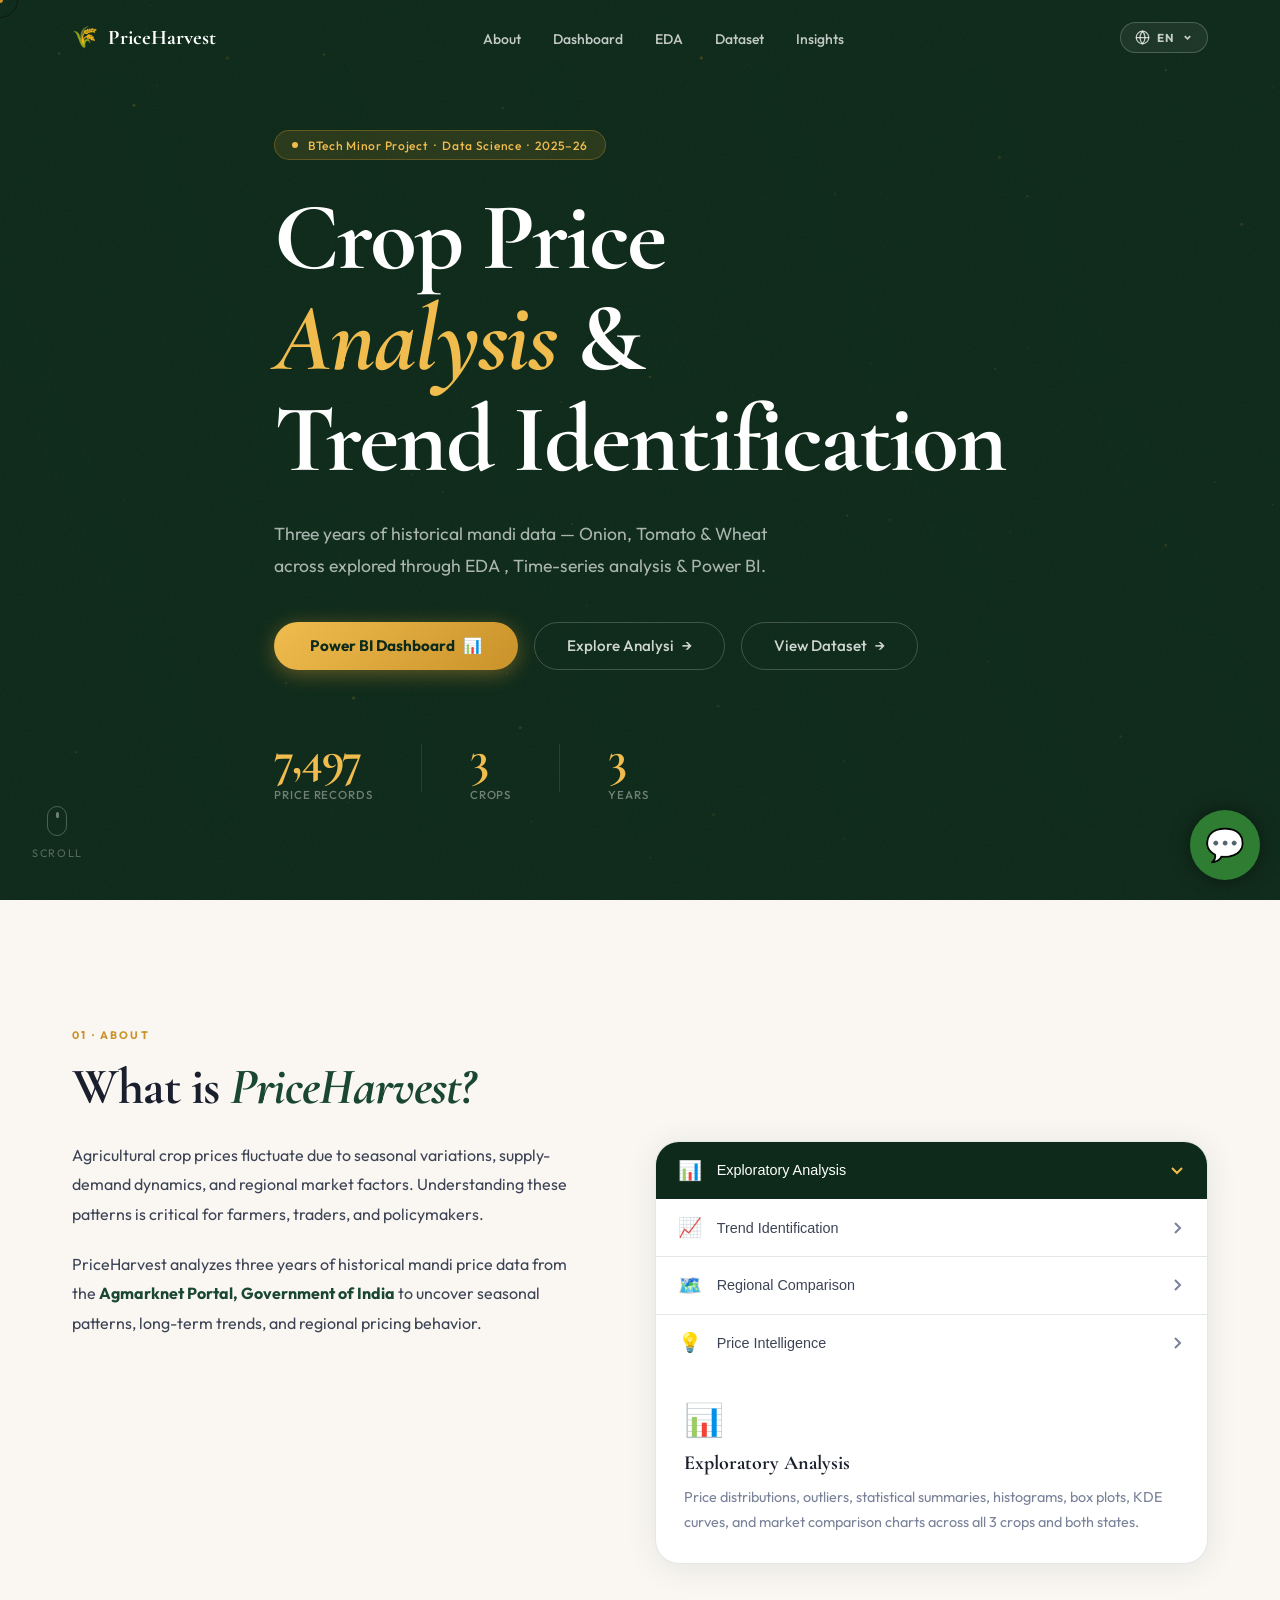
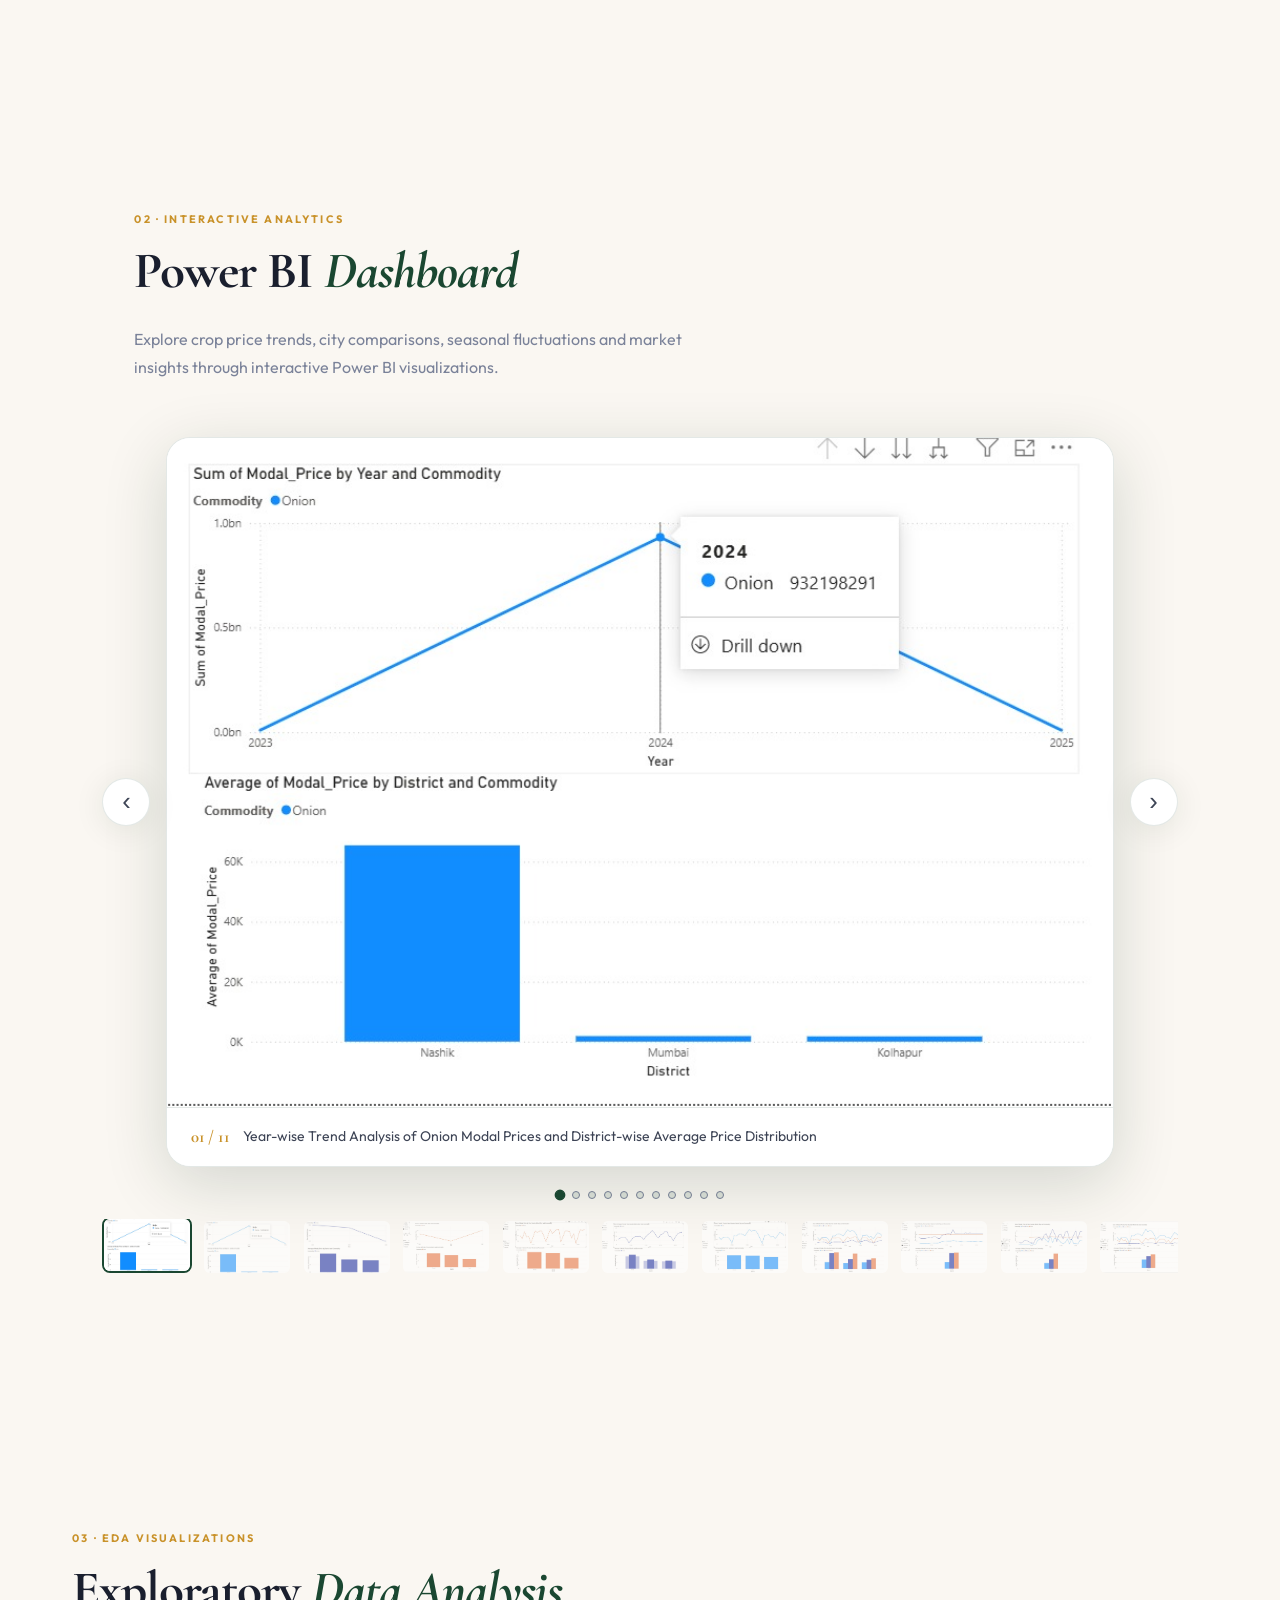
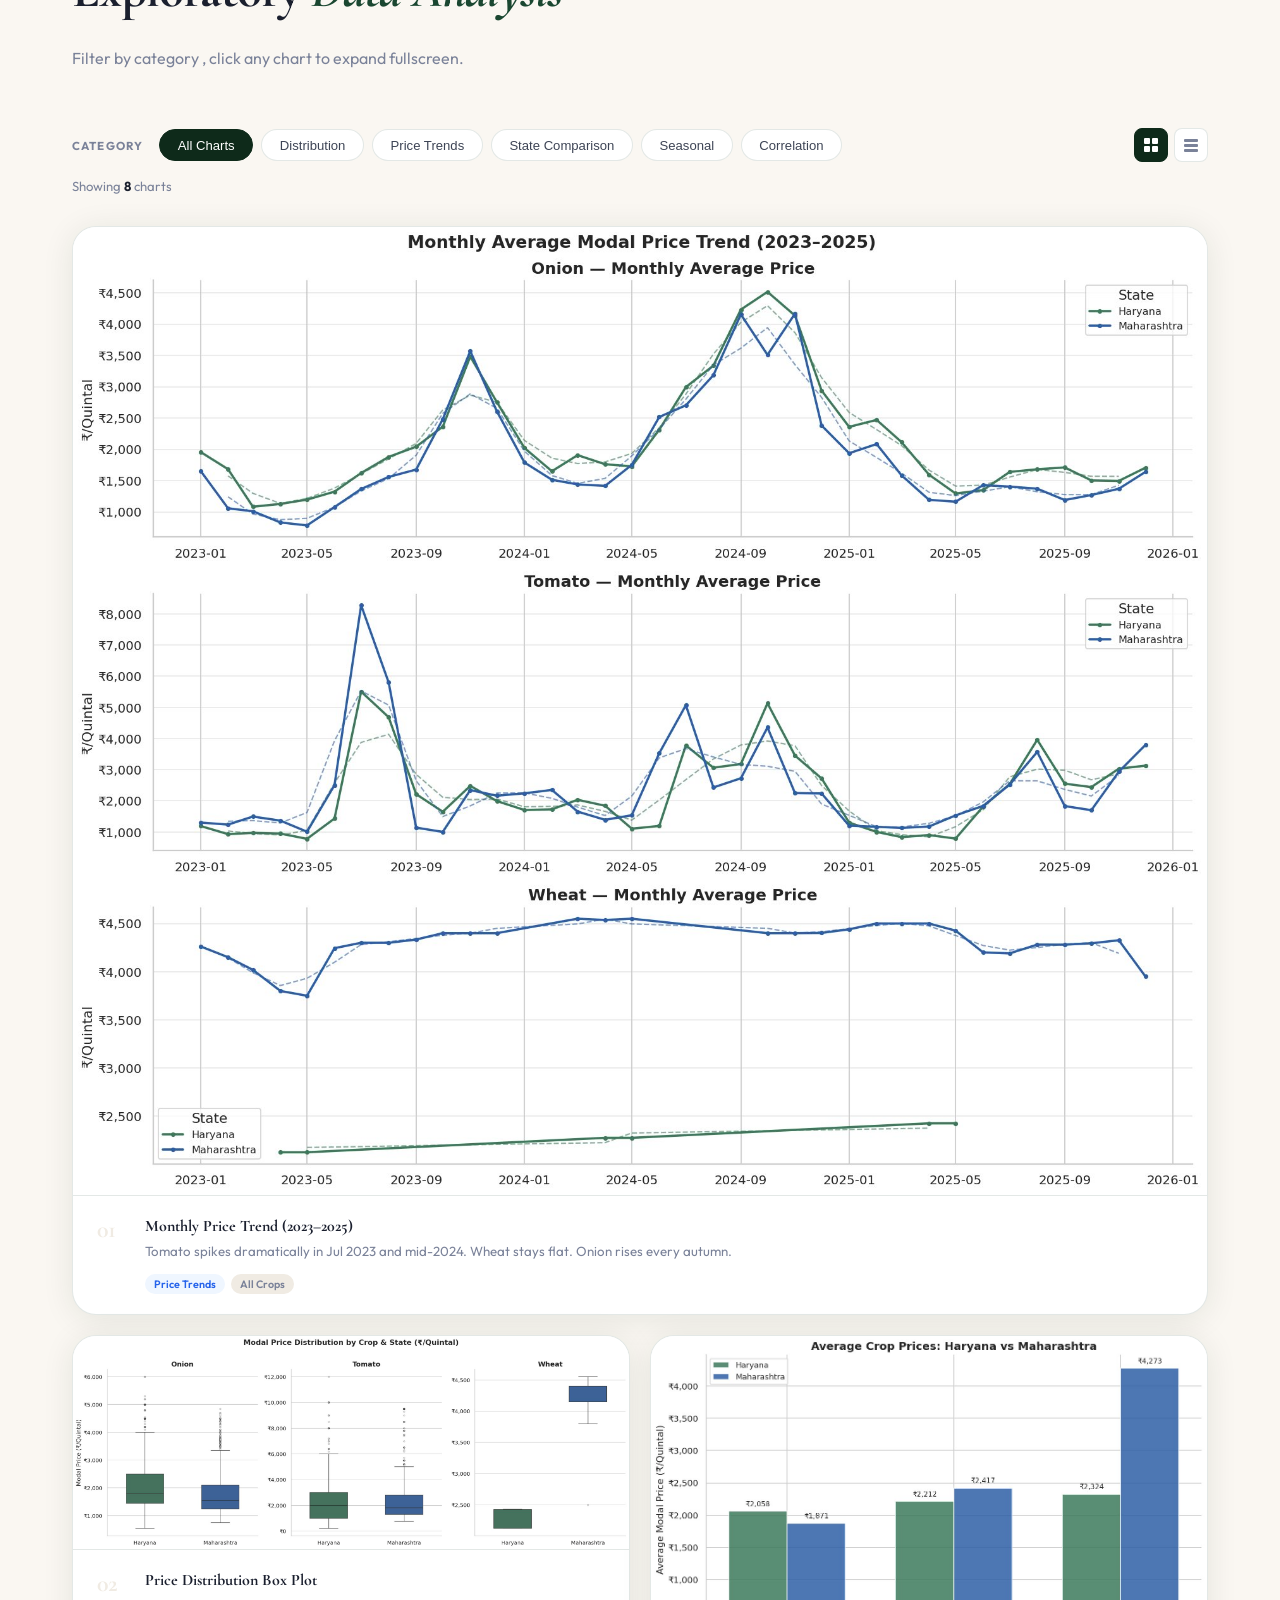
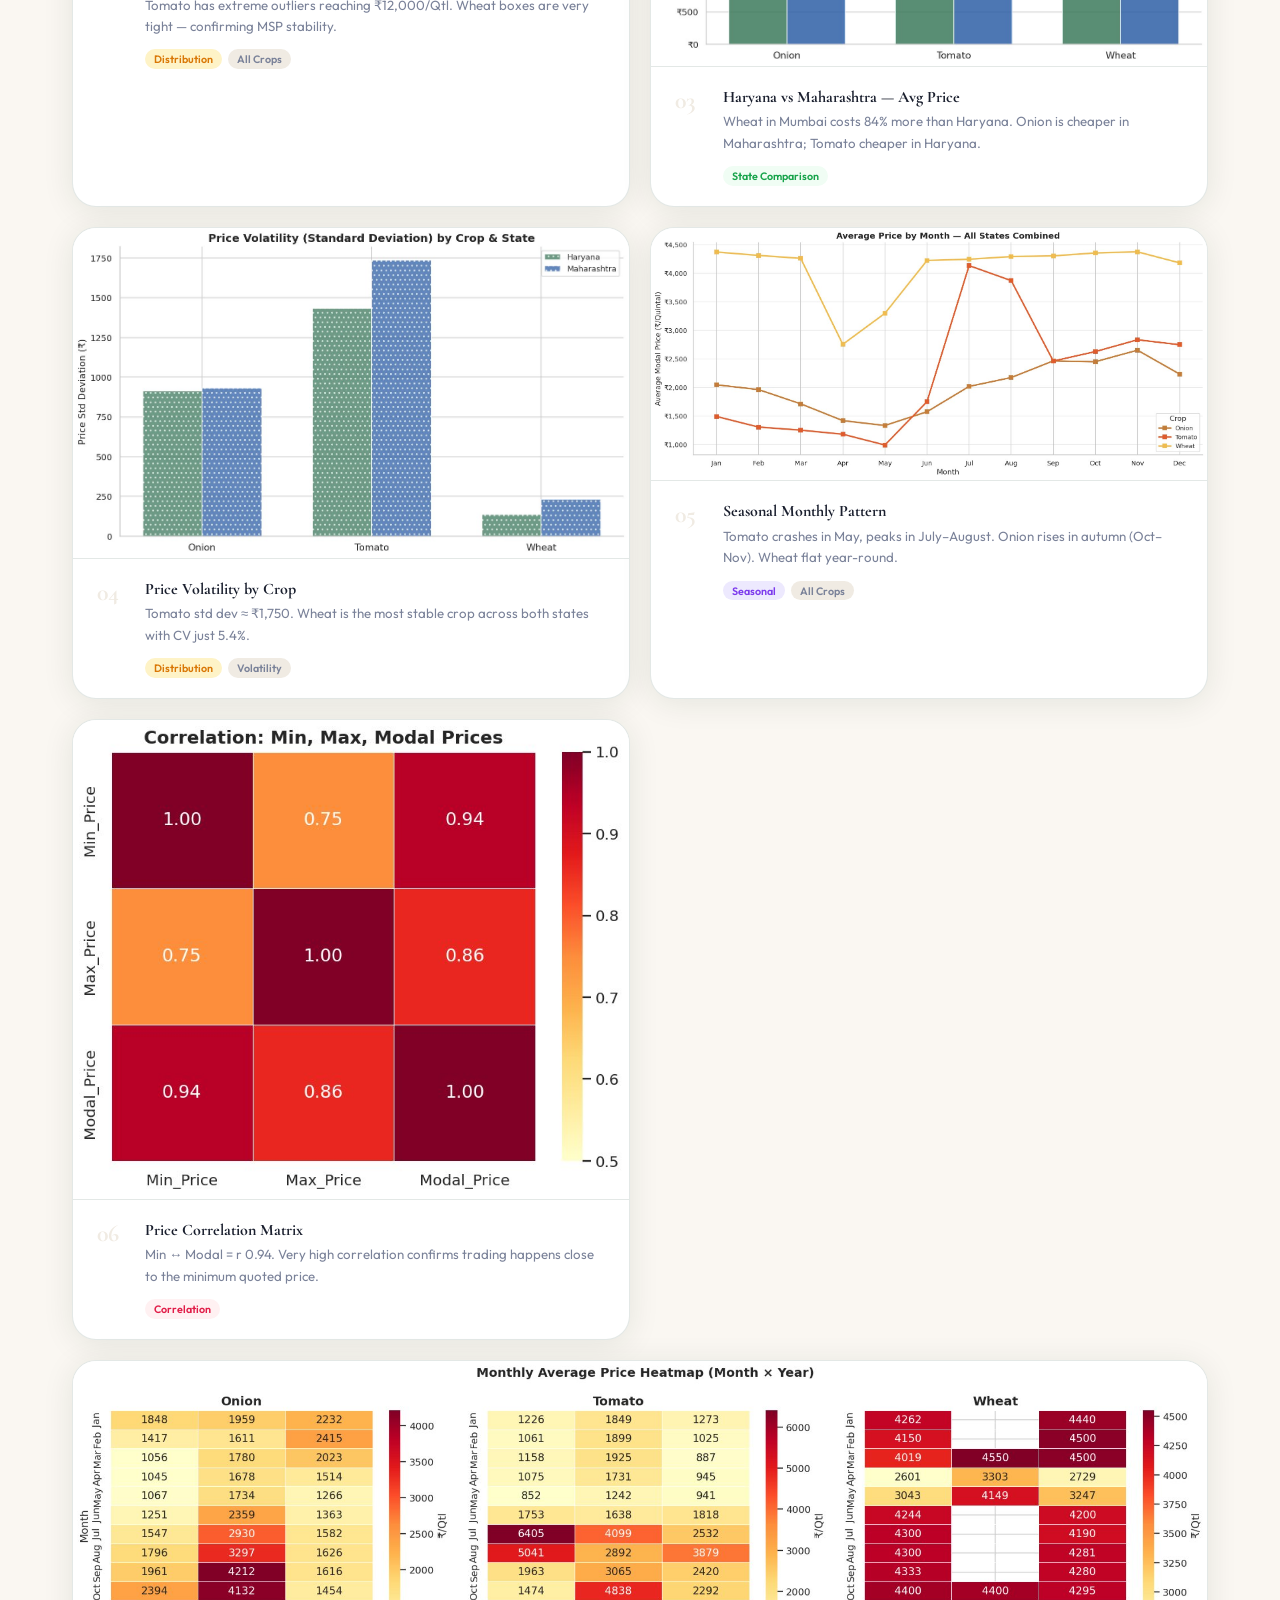
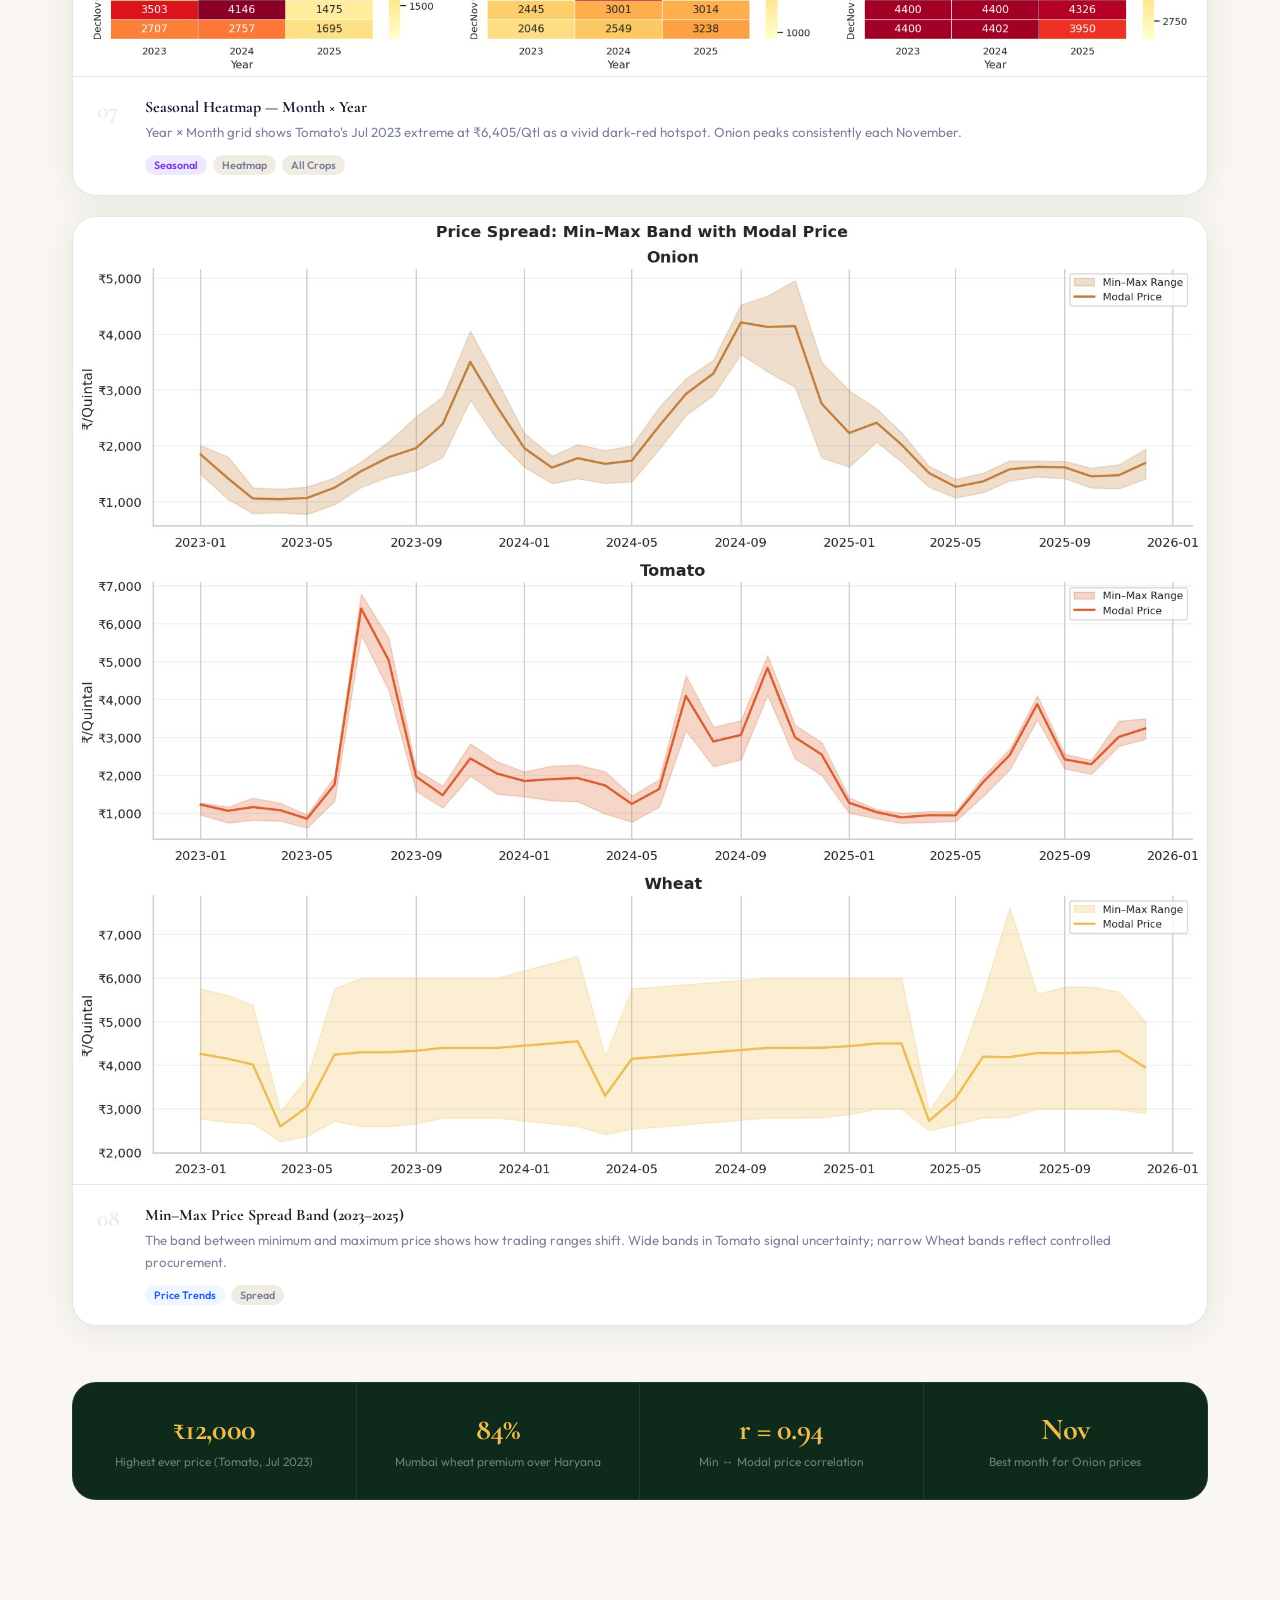
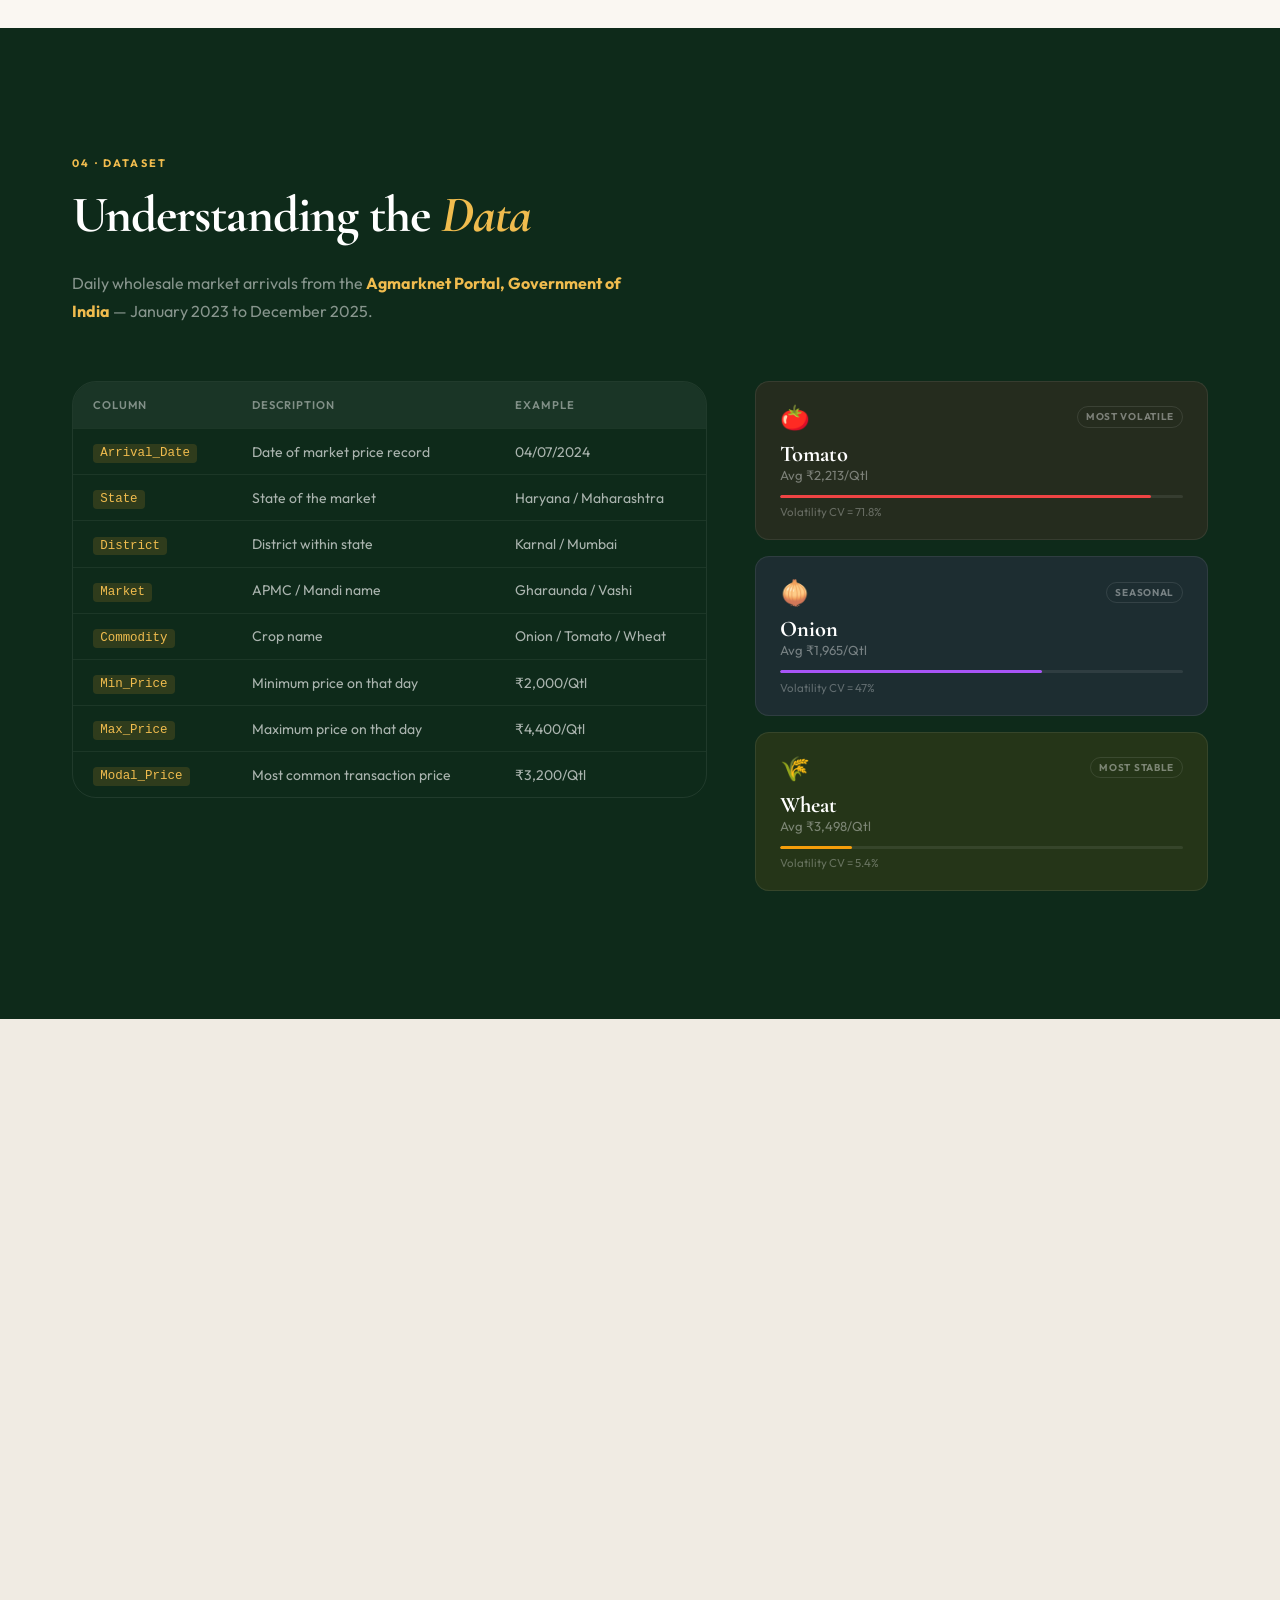
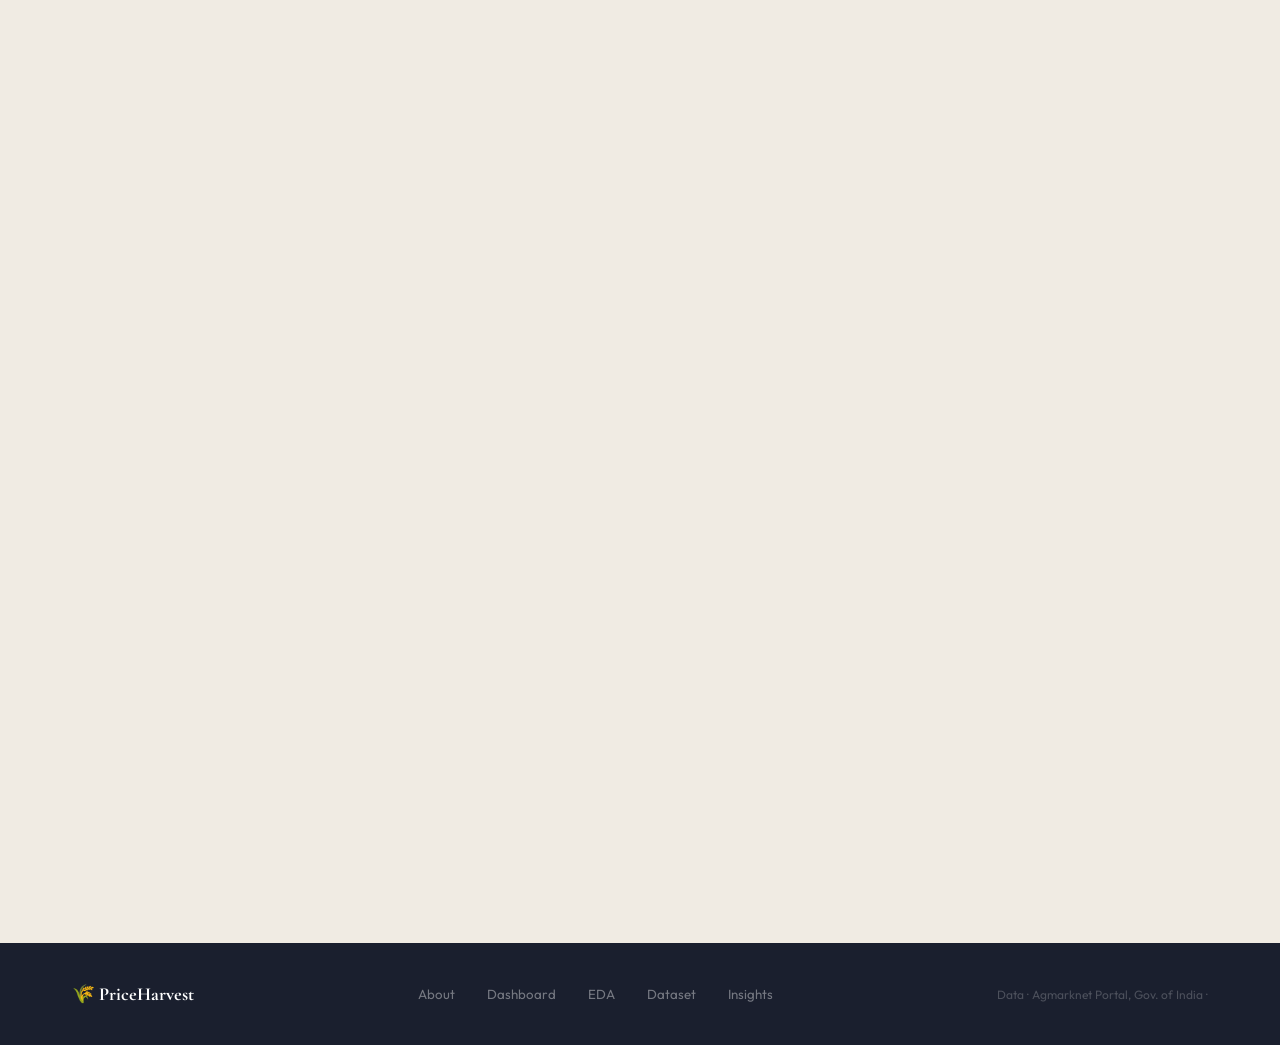
==== index.html @ f676332d "Move website files to root for GitHub Pages" ====
<!DOCTYPE html>
<html lang="en">

<head>
    <meta charset="UTF-8" />
    <meta name="viewport" content="width=device-width, initial-scale=1.0" />
    <title>PriceHarvest — Crop Price Intelligence</title>
    <link rel="preconnect" href="https://fonts.googleapis.com" />
    <link href="https://fonts.googleapis.com/css2?family=Cormorant+Garamond:ital,wght@0,600;0,700;1,600;1,700&family=Outfit:wght@300;400;500;600;700&display=swap" rel="stylesheet" />
    <link rel="stylesheet" href="style.css" />
</head>
<style>
#ph-chat-btn{
position:fixed;
bottom:20px;
right:20px;
width:70px;
height:70px;
border-radius:50%;
background:#2e7d32;
color:white;
border:none;
font-size:32px;
cursor:pointer;
z-index:999999999;
display:flex;
align-items:center;
justify-content:center;
box-shadow:0 0 20px rgba(0,0,0,0.4);
}

#ph-chat-container{
position:fixed;
bottom:100px;
right:20px;
width:360px;
height:520px;
background:white;
border-radius:15px;
overflow:hidden;
display:none;
flex-direction:column;
z-index:999999999;
font-family:Arial;
box-shadow:0 5px 20px rgba(0,0,0,0.4);
}

#ph-chat-header{
background:#2e7d32;
color:white;
padding:15px;
font-size:20px;
font-weight:bold;
}

#ph-chat-messages{
flex:1;
padding:10px;
overflow-y:auto;
background:#f5f5f5;
}

.ph-msg{
margin:10px 0;
padding:10px;
border-radius:10px;
max-width:80%;
line-height:1.5;
}

.user-msg{
background:#c8e6c9;
margin-left:auto;
}

.bot-msg{
background:white;
border:1px solid #ddd;
}

#ph-chat-input-area{
display:flex;
border-top:1px solid #ddd;
}

#ph-chat-input{
flex:1;
padding:12px;
border:none;
outline:none;
font-size:16px;
background:white;
color:black;
caret-color:black;
}

#ph-chat-input::placeholder{
color:#777;
}

#ph-send-btn{
background:#2e7d32;
color:white;
border:none;
padding:0 20px;
cursor:pointer;
}

.quick-btn{
border:none;
background:#e8f5e9;
padding:8px 12px;
border-radius:20px;
cursor:pointer;
font-size:13px;
}
</style>

<button id="ph-chat-btn">
💬
</button>

<div id="ph-chat-container">

<div id="ph-chat-header">
🌾 PriceHarvest AI
</div>

<div id="ph-chat-messages">

<div class="ph-msg bot-msg" id="ph-initial-msg">
Hello! I’m PriceHarvest AI 🌾
</div>

</div>

<div id="ph-chat-input-area">

<input
type="text"
id="ph-chat-input"
placeholder="Ask something..."
>

<button id="ph-send-btn">
Send
</button>

</div>

</div>

<script>

const chatBtn =
document.getElementById("ph-chat-btn");

const chatContainer =
document.getElementById("ph-chat-container");

const sendBtn =
document.getElementById("ph-send-btn");

const input =
document.getElementById("ph-chat-input");

const messages =
document.getElementById("ph-chat-messages");

chatBtn.addEventListener(
"click",
function(){

if(
chatContainer.style.display==="flex"
){

chatContainer.style.display="none";

}
else{

chatContainer.style.display="flex";

setTimeout(() => {

input.focus();

},200);

}

}
);

document.addEventListener(
"click",
function(event){

const isClickInsideChat =
chatContainer.contains(event.target);

const isChatButton =
chatBtn.contains(event.target);

if(
!isClickInsideChat &&
!isChatButton
){

chatContainer.style.display="none";

}

}
);

function addMessage(text,type){

const msg =
document.createElement("div");

msg.classList.add("ph-msg");
msg.classList.add(type);

msg.innerHTML=text;

messages.appendChild(msg);

setTimeout(() => {

messages.scrollTop =
messages.scrollHeight;

},100);

}

async function askAI(message){

try{

const response = await fetch(
`https://generativelanguage.googleapis.com/v1beta/models/gemini-flash-latest:generateContent?key=AIzaSyAmfspr7UGkYLZ9flfNUJ-w8ngRfNubmds`,
{
method:"POST",

headers:{
"Content-Type":"application/json"
},

body:JSON.stringify({

contents:[
{
parts:[
{
text:`
You are PriceHarvest AI.

You are the AI assistant of the PriceHarvest agricultural analytics website.

Support:
- English
- Hindi
- Marathi

Help users understand:
- Onion trends
- Tomato trends
- Wheat trends
- graphs
- charts
- dashboard insights
- agriculture

Keep replies:
- short
- natural
- conversational
- easy to understand

Avoid:
- long paragraphs
- essay style replies
- numbered lists unless needed

Reply in same language as user.

User:
${message}
`
}
]
}
]

})

}
);

const data =
await response.json();

console.log(data);

if(data.candidates){

return data.candidates[0]
.content.parts[0].text;

}
else{

return "AI temporarily unavailable 😄";

}

}
catch(error){

console.log(error);

return "Connection issue 😭";

}

}

async function sendMessage(){

const text =
input.value.trim();

if(!text) return;

const lowerText =
text.toLowerCase();

addMessage(
text,
"user-msg"
);

input.value="";

if(
lowerText==="hi" ||
lowerText==="hello" ||
lowerText==="hey"
){

addMessage(
"Hey! 👋 What can I help you with?",
"bot-msg"
);

const quickOptions =
document.createElement("div");

quickOptions.innerHTML = `
<div style="padding:10px; display:flex; flex-wrap:wrap; gap:8px;">

<button class="quick-btn">
📈 Onion Trends
</button>

<button class="quick-btn">
🍅 Tomato Prices
</button>

<button class="quick-btn">
🌾 Wheat Analysis
</button>

<button class="quick-btn">
📊 Explain Dashboard
</button>

</div>
`;

messages.appendChild(
quickOptions
);

document.querySelectorAll(".quick-btn")
.forEach(button => {

button.onclick = function(){

input.value =
button.innerText;

input.focus();

};

});

return;

}

const reply =
await askAI(text);

addMessage(
reply,
"bot-msg"
);

}

sendBtn.onclick =
sendMessage;

input.addEventListener(
"keypress",
function(e){

if(e.key==="Enter"){

sendMessage();

}

}
);

</script>
<body>

    <div class="cursor" id="cursor"></div>
    <div class="cursor-dot" id="cursorDot"></div>

    <!-- LOADER -->
    <div class="loader" id="loader">
        <div class="loader-inner">
            <div class="loader-wheat">🌾</div>
            <div class="loader-bar">
                <div class="loader-fill" id="loaderFill"></div>
            </div>
            <div class="loader-label">Loading PriceHarvest</div>
        </div>
    </div>

   
<!-- NAV -->
<nav id="navbar">
    <div class="nav-inner">

        <a class="nav-logo" href="#">
            <span>🌾</span>
            <span>PriceHarvest</span>
        </a>

        <ul class="nav-links" id="navLinks">
            <li><a href="#about">About</a></li>
            <li><a href="#dashboard">Dashboard</a></li>
            <li><a href="#eda">EDA</a></li>
            <li><a href="#dataset">Dataset</a></li>
            <li><a href="#insights">Insights</a></li>
        </ul>

            <!-- Custom Language Switcher -->
            <div class="lang-switcher" id="langSwitcher">
                <button class="lang-btn" id="langBtn" aria-label="Change language">
                    <svg class="lang-globe" width="15" height="15" viewBox="0 0 24 24" fill="none" stroke="currentColor" stroke-width="2" stroke-linecap="round" stroke-linejoin="round"><circle cx="12" cy="12" r="10"/><path d="M12 2a14.5 14.5 0 0 0 0 20 14.5 14.5 0 0 0 0-20"/><path d="M2 12h20"/></svg>
                    <span class="lang-current" id="langCurrent">EN</span>
                    <svg class="lang-chevron" width="11" height="11" viewBox="0 0 16 16" fill="none" stroke="currentColor" stroke-width="2.5"><path d="M4 6l4 4 4-4"/></svg>
                </button>
                <div class="lang-dropdown" id="langDropdown">
                    <button class="lang-opt active" data-lang="en" data-label="EN">
                        <span class="lang-flag">🇬🇧</span>
                        <span class="lang-name">English</span>
                        <svg class="lang-check" width="13" height="13" viewBox="0 0 16 16" fill="none" stroke="currentColor" stroke-width="2.5"><path d="M3 8l4 4 6-7"/></svg>
                    </button>
                    <button class="lang-opt" data-lang="hi" data-label="HI">
                        <span class="lang-flag">🇮🇳</span>
                        <span class="lang-name">हिन्दी</span>
                        <svg class="lang-check" width="13" height="13" viewBox="0 0 16 16" fill="none" stroke="currentColor" stroke-width="2.5"><path d="M3 8l4 4 6-7"/></svg>
                    </button>
                    <button class="lang-opt" data-lang="mr" data-label="MR">
                        <span class="lang-flag">🇮🇳</span>
                        <span class="lang-name">मराठी</span>
                        <svg class="lang-check" width="13" height="13" viewBox="0 0 16 16" fill="none" stroke="currentColor" stroke-width="2.5"><path d="M3 8l4 4 6-7"/></svg>
                    </button>
                </div>
            </div>

            <!-- Hidden Google Translate container – no visual element appears -->
            <div id="google_translate_element" style="position: absolute; top: -9999px; left: -9999px; opacity: 0; pointer-events: none; width: 0; height: 0;"></div>
            <button class="hamburger" id="hamburger">
                <span></span><span></span><span></span>
            </button>
        </div>
    </nav>

    <!-- HERO -->
    <section class="hero" id="hero">
        <canvas class="hero-canvas" id="heroCanvas"></canvas>
        <div class="hero-noise"></div>
        <div class="hero-content">
            <div class="hero-badge slide-up" style="--i:0">
                <span class="badge-dot"></span> BTech Minor Project &nbsp;·&nbsp; Data Science &nbsp;·&nbsp; 2025–26
            </div>
            <h1 class="hero-title">
                <span class="tline slide-up" style="--i:1">Crop Price</span>
                <span class="tline tline-em slide-up" style="--i:2"><em>Analysis</em> &amp;</span>
                <span class="tline slide-up" style="--i:3">Trend Identification</span>
            </h1>
            <p class="hero-sub slide-up" style="--i:4">
                Three years of historical mandi data — Onion, Tomato & Wheat across explored through EDA , Time-series analysis & Power BI.
            </p>
            <div class="hero-actions slide-up" style="--i:5">
                <a href="#dashboard" class="btn-primary magnetic">
                    <span class="btn-bg"></span>
                    <span class="btn-text">Power BI Dashboard</span>
                    <span class="btn-icon">📊</span>
                </a>
                <a href="#eda" class="btn-ghost">
                    Explore Analysi
                    <span class="btn-arrow">→</span>
                </a>
                <a href="#dataset" class="btn-ghost">
                    View Dataset
                    <span class="btn-arrow">→</span>
                </a>

</div>
            <div class="hero-stats slide-up" style="--i:6">
                <div class="hstat"><span class="hstat-n" data-target="7497">0</span><span class="hstat-l">Price Records</span></div>
                <div class="hstat-div"></div>
                <div class="hstat"><span class="hstat-n" data-target="3">0</span><span class="hstat-l">Crops</span></div>
                <div class="hstat-div"></div>
                <div class="hstat"><span class="hstat-n" data-target="3">0</span><span class="hstat-l">Years</span></div>
            </div>
        </div>
        <div class="hero-scroll">
            <div class="scroll-mouse">
                <div class="scroll-wheel"></div>
            </div>
            <span>Scroll</span>
        </div>
    </section>

    <!-- ABOUT -->
    <section class="about" id="about">
        <div class="container">
            <div class="sec-tag reveal-fade">01 · About</div>
            <h2 class="sec-title reveal-up">What is <em>PriceHarvest?</em></h2>
            <div class="about-grid">
                <div class="about-copy">
                    <p class="reveal-up" style="--d:.1s">Agricultural crop prices fluctuate due to seasonal variations, supply-demand dynamics, and regional market factors. Understanding these patterns is critical for farmers, traders, and policymakers.</p>
                    <p class="reveal-up" style="--d:.2s">PriceHarvest analyzes three years of historical mandi price data from the <strong>Agmarknet Portal, Government of India</strong> to uncover seasonal patterns, long-term trends, and regional pricing behavior.</p>
                </div>
                <div class="feat-panel-wrap reveal-up" style="--d:.15s">
                    <div class="feat-buttons">
                        <button class="feat-btn active" data-target="eda">
                            <span class="feat-icon">📊</span><span class="feat-name">Exploratory Analysis</span>
                            <svg class="feat-chevron" width="16" height="16" viewBox="0 0 16 16" fill="none" stroke="currentColor" stroke-width="2"><path d="M6 3l5 5-5 5"/></svg>
                        </button>
                        <button class="feat-btn" data-target="trend">
                            <span class="feat-icon">📈</span><span class="feat-name">Trend Identification</span>
                            <svg class="feat-chevron" width="16" height="16" viewBox="0 0 16 16" fill="none" stroke="currentColor" stroke-width="2"><path d="M6 3l5 5-5 5"/></svg>
                        </button>
                        <button class="feat-btn" data-target="compare">
                            <span class="feat-icon">🗺️</span><span class="feat-name">Regional Comparison</span>
                            <svg class="feat-chevron" width="16" height="16" viewBox="0 0 16 16" fill="none" stroke="currentColor" stroke-width="2"><path d="M6 3l5 5-5 5"/></svg>
                        </button>
                        <button class="feat-btn" data-target="insights">
                            <span class="feat-icon">💡</span><span class="feat-name">Price Intelligence</span>
                            <svg class="feat-chevron" width="16" height="16" viewBox="0 0 16 16" fill="none" stroke="currentColor" stroke-width="2"><path d="M6 3l5 5-5 5"/></svg>
                        </button>
                    </div>
                    <div class="feat-content">
                        <div class="feat-pane active" id="pane-eda">
                            <div class="feat-pane-icon">📊</div>
                            <h4>Exploratory Analysis</h4>
                            <p>Price distributions, outliers, statistical summaries, histograms, box plots, KDE curves, and market comparison charts across all 3 crops and both states.</p>
                        </div>
                        <div class="feat-pane" id="pane-trend">
                            <div class="feat-pane-icon">📈</div>
                            <h4>Trend Identification</h4>
                            <p>Time-series decomposition into trend, seasonal, and residual components. Rolling averages (7/14/30 day) and 30-day linear forecast.</p>
                        </div>
                        <div class="feat-pane" id="pane-compare">
                            <div class="feat-pane-icon">🗺️</div>
                            <h4>Regional Comparison</h4>
                            <p>Side-by-side Haryana vs Maharashtra analysis. Violin plots, seasonal heatmaps, and volatility comparison reveal major regional pricing differences.</p>
                        </div>
                        <div class="feat-pane" id="pane-insights">
                            <div class="feat-pane-icon">💡</div>
                            <h4>Price Intelligence</h4>
                            <p>Auto-generated narrative insights engine — seasonal peaks, volatility rankings, market anomalies, and cross-state pricing gaps summarized clearly.</p>
                        </div>
                    </div>
                </div>
            </div>
        </div>
    </section>
        <!-- POWER BI DASHBOARD SECTION -->
    <section class="dashboard-section" id="dashboard">
        <div class="container">
            <div class="sec-tag reveal-fade">
                02 · Interactive Analytics
            </div>
            <h2 class="sec-title reveal-up">
                Power BI <em>Dashboard</em>
            </h2>

    <p class="sec-sub reveal-up" style="--d:.1s">
        Explore crop price trends, city comparisons, seasonal fluctuations and market insights through interactive Power BI visualizations.
    </p>

</div>

                <!-- ── CAROUSEL ── -->
        <div class="bi-carousel-wrapper">
            <button class="bi-arrow bi-prev" aria-label="Previous">&#8249;</button>

            <div class="bi-track-container">
                <div class="bi-track" id="biTrack">
                    <!-- Slide 1 -->
                    <div class="bi-slide">
                        <img src="bi_images/bi1.png" alt="Year-wise Trend Analysis of Onion Modal Prices" class="bi-img" loading="lazy">
                        <p class="bi-caption"><span class="bi-num">01 / 11</span> Year-wise Trend Analysis of Onion Modal Prices and District-wise Average Price Distribution</p>
                    </div>
                    <!-- Slide 2 -->
                    <div class="bi-slide">
                        <img src="bi_images/bi2.png" alt="Annual Onion Price Trend" class="bi-img" loading="lazy">
                        <p class="bi-caption"><span class="bi-num">02 / 11</span> Annual Onion Price Trend with Comparative Average Modal Prices Across Districts</p>
                    </div>
                    <!-- Slide 3 -->
                    <div class="bi-slide">
                        <img src="bi_images/bi3.png" alt="Tomato Modal Price Trend Analysis" class="bi-img" loading="lazy">
                        <p class="bi-caption"><span class="bi-num">03 / 11</span> Tomato Modal Price Trend Analysis (2023–2025) and District-wise Average Prices</p>
                    </div>
                    <!-- Slide 4 -->
                    <div class="bi-slide">
                        <img src="bi_images/bi4.png" alt="Wheat Price Trend Analysis" class="bi-img" loading="lazy">
                        <p class="bi-caption"><span class="bi-num">04 / 11</span> Wheat Price Trend Analysis by Year and District-wise Average Modal Price Comparison</p>
                    </div>
                    <!-- Slide 5 -->
                    <div class="bi-slide">
                        <img src="bi_images/bi5.png" alt="Daily Wheat Modal Price Fluctuation" class="bi-img" loading="lazy">
                        <p class="bi-caption"><span class="bi-num">05 / 11</span> Daily Wheat Modal Price Fluctuation Analysis with District-wise Average Prices</p>
                    </div>
                    <!-- Slide 6 -->
                    <div class="bi-slide">
                        <img src="bi_images/bi6.png" alt="Daily Tomato Price Trend" class="bi-img" loading="lazy">
                        <p class="bi-caption"><span class="bi-num">06 / 11</span> Daily Tomato Price Trend Analysis and District-wise Average Modal Price Comparison</p>
                    </div>
                    <!-- Slide 7 -->
                    <div class="bi-slide">
                        <img src="bi_images/bi7.png" alt="Daily Onion Modal Price Variation" class="bi-img" loading="lazy">
                        <p class="bi-caption"><span class="bi-num">07 / 11</span> Daily Onion Modal Price Variation with District-wise Average Price Distribution</p>
                    </div>
                    <!-- Slide 8 -->
                    <div class="bi-slide">
                        <img src="bi_images/bi8.png" alt="Comparative Daily Price Trend" class="bi-img" loading="lazy">
                        <p class="bi-caption"><span class="bi-num">08 / 11</span> Comparative Daily Price Trend Analysis of Onion, Tomato, and Wheat Across Districts</p>
                    </div>
                    <!-- Slide 9 -->
                    <div class="bi-slide">
                        <img src="bi_images/bi9.png" alt="Mumbai District Commodity Price Analysis" class="bi-img" loading="lazy">
                        <p class="bi-caption"><span class="bi-num">09 / 11</span> Mumbai District Commodity Price Analysis: Daily Trends and Average Modal Prices</p>
                    </div>
                    <!-- Slide 10 -->
                    <div class="bi-slide">
                        <img src="bi_images/bi10.png" alt="Kolhapur District Commodity Price Analysis" class="bi-img" loading="lazy">
                        <p class="bi-caption"><span class="bi-num">10 / 11</span> Kolhapur District Commodity Price Analysis: Daily Modal Price Trends and Commodity Comparison</p>
                    </div>
                    <!-- Slide 11 -->
                    <div class="bi-slide">
                        <img src="bi_images/bi11.png" alt="Nashik District Commodity Price Analysis" class="bi-img" loading="lazy">
                        <p class="bi-caption"><span class="bi-num">11 / 11</span> Nashik District Commodity Price Analysis: Commodity-wise Daily Trends and Average Prices</p>
                    </div>
                </div>
                <!-- /bi-track -->
            </div>
            <!-- /bi-track-container -->

            <button class="bi-arrow bi-next" aria-label="Next">&#8250;</button>
        </div>
        <!-- /bi-carousel-wrapper -->

        <!-- Dot indicators -->
        <div class="bi-dots" id="biDots"></div>

        <!-- Thumbnail strip -->
        <div class="bi-thumb-strip" id="biThumbs"></div>
    </section>


    <!-- ── LIGHTBOX ── -->
    <div class="bi-lightbox" id="biLightbox" role="dialog" aria-modal="true">
        <button class="bi-lb-close" id="biLbClose" aria-label="Close">&#x2715;</button>
        <button class="bi-lb-arrow bi-lb-prev" id="biLbPrev" aria-label="Previous">&#8249;</button>
        <div class="bi-lb-content">
            <img src="" alt="" id="biLbImg">
            <p class="bi-lb-caption" id="biLbCaption"></p>
        </div>
        <button class="bi-lb-arrow bi-lb-next" id="biLbNext" aria-label="Next">&#8250;</button>
    </div>
    <div class="bi-lb-overlay" id="biLbOverlay"></div>

    
    
    <!-- EDA -->
    <section class="eda" id="eda">
        <div class="container">
            <div class="sec-tag reveal-fade">03 · EDA Visualizations</div>
            <h2 class="sec-title reveal-up">Exploratory <em>Data Analysis</em></h2>
            <p class="sec-sub reveal-up" style="--d:.1s">Filter by category , click any chart to expand fullscreen.</p>

            <div class="eda-controls reveal-up" style="--d:.15s">
                <div class="eda-filter-group">
                    <span class="eda-filter-label">Category</span>
                    <div class="eda-filters" id="categoryFilters">
                        <button class="eda-filter active" data-cat="all">All Charts</button>
                        <button class="eda-filter" data-cat="distribution">Distribution</button>
                        <button class="eda-filter" data-cat="trend">Price Trends</button>
                        <button class="eda-filter" data-cat="comparison">State Comparison</button>
                        <button class="eda-filter" data-cat="seasonal">Seasonal</button>
                        <button class="eda-filter" data-cat="correlation">Correlation</button>
                    </div>
                </div>
                <div class="eda-view-toggle">
                    <button class="view-btn active" id="viewGrid" title="Grid view">
                        <svg width="16" height="16" viewBox="0 0 16 16" fill="currentColor"><rect x="1" y="1" width="6" height="6" rx="1"/><rect x="9" y="1" width="6" height="6" rx="1"/><rect x="1" y="9" width="6" height="6" rx="1"/><rect x="9" y="9" width="6" height="6" rx="1"/></svg>
                    </button>
                    <button class="view-btn" id="viewList" title="List view">
                        <svg width="16" height="16" viewBox="0 0 16 16" fill="currentColor"><rect x="1" y="2" width="14" height="3" rx="1"/><rect x="1" y="7" width="14" height="3" rx="1"/><rect x="1" y="12" width="14" height="3" rx="1"/></svg>
                    </button>
                </div>
            </div>

            <div class="eda-count reveal-fade" style="--d:.2s">
                Showing <span id="chartCount">8</span> charts
            </div>

            <div class="viz-masonry" id="vizGrid">
                <div class="vcard span2" data-cat="trend" data-crop="all">
                    <div class="vcard-img" data-src="images/02_monthly_price_trend.png">
                        <img src="images/02_monthly_price_trend.png" alt="Monthly Price Trend" loading="lazy" />
                        <div class="vcard-hover"><span>⤢ Expand</span></div>
                    </div>
                    <div class="vcard-foot">
                        <span class="vcard-n">01</span>
                        <div>
                            <h4>Monthly Price Trend (2023–2025)</h4>
                            <p>Tomato spikes dramatically in Jul 2023 and mid-2024. Wheat stays flat. Onion rises every autumn.</p>
                            <div class="vcard-tags"><span class="vtag trend-tag">Price Trends</span><span class="vtag">All Crops</span></div>
                        </div>
                    </div>
                </div>
                <div class="vcard" data-cat="distribution" data-crop="all">
                    <div class="vcard-img" data-src="images/01_price_distribution_boxplot.png">
                        <img src="images/01_price_distribution_boxplot.png" alt="Price Distribution Boxplot" loading="lazy" />
                        <div class="vcard-hover"><span>⤢ Expand</span></div>
                    </div>
                    <div class="vcard-foot">
                        <span class="vcard-n">02</span>
                        <div>
                            <h4>Price Distribution Box Plot</h4>
                            <p>Tomato has extreme outliers reaching ₹12,000/Qtl. Wheat boxes are very tight — confirming MSP stability.</p>
                            <div class="vcard-tags"><span class="vtag dist-tag">Distribution</span><span class="vtag">All Crops</span></div>
                        </div>
                    </div>
                </div>
                <div class="vcard" data-cat="comparison" data-crop="all">
                    <div class="vcard-img" data-src="images/04_state_comparison_bar.png">
                        <img src="images/04_state_comparison_bar.png" alt="State Comparison" loading="lazy" />
                        <div class="vcard-hover"><span>⤢ Expand</span></div>
                    </div>
                    <div class="vcard-foot">
                        <span class="vcard-n">03</span>
                        <div>
                            <h4>Haryana vs Maharashtra — Avg Price</h4>
                            <p>Wheat in Mumbai costs 84% more than Haryana. Onion is cheaper in Maharashtra; Tomato cheaper in Haryana.</p>
                            <div class="vcard-tags"><span class="vtag comp-tag">State Comparison</span></div>
                        </div>
                    </div>
                </div>
                <div class="vcard" data-cat="distribution" data-crop="all">
                    <div class="vcard-img" data-src="images/05_price_volatility.png">
                        <img src="images/05_price_volatility.png" alt="Price Volatility" loading="lazy" />
                        <div class="vcard-hover"><span>⤢ Expand</span></div>
                    </div>
                    <div class="vcard-foot">
                        <span class="vcard-n">04</span>
                        <div>
                            <h4>Price Volatility by Crop</h4>
                            <p>Tomato std dev ≈ ₹1,750. Wheat is the most stable crop across both states with CV just 5.4%.</p>
                            <div class="vcard-tags"><span class="vtag dist-tag">Distribution</span><span class="vtag">Volatility</span></div>
                        </div>
                    </div>
                </div>
                <div class="vcard" data-cat="seasonal" data-crop="all">
                    <div class="vcard-img" data-src="images/03_seasonal_monthly_pattern.png">
                        <img src="images/03_seasonal_monthly_pattern.png" alt="Seasonal Pattern" loading="lazy" />
                        <div class="vcard-hover"><span>⤢ Expand</span></div>
                    </div>
                    <div class="vcard-foot">
                        <span class="vcard-n">05</span>
                        <div>
                            <h4>Seasonal Monthly Pattern</h4>
                            <p>Tomato crashes in May, peaks in July–August. Onion rises in autumn (Oct–Nov). Wheat flat year-round.</p>
                            <div class="vcard-tags"><span class="vtag seas-tag">Seasonal</span><span class="vtag">All Crops</span></div>
                        </div>
                    </div>
                </div>
                <div class="vcard" data-cat="correlation" data-crop="all">
                    <div class="vcard-img" data-src="images/07_correlation_heatmap.png">
                        <img src="images/07_correlation_heatmap.png" alt="Correlation Heatmap" loading="lazy" />
                        <div class="vcard-hover"><span>⤢ Expand</span></div>
                    </div>
                    <div class="vcard-foot">
                        <span class="vcard-n">06</span>
                        <div>
                            <h4>Price Correlation Matrix</h4>
                            <p>Min ↔ Modal = r 0.94. Very high correlation confirms trading happens close to the minimum quoted price.</p>
                            <div class="vcard-tags"><span class="vtag corr-tag">Correlation</span></div>
                        </div>
                    </div>
                </div>
                <div class="vcard span2" data-cat="seasonal" data-crop="all">
                    <div class="vcard-img" data-src="images/08_seasonal_heatmap.png">
                        <img src="images/08_seasonal_heatmap.png" alt="Seasonal Heatmap" loading="lazy" />
                        <div class="vcard-hover"><span>⤢ Expand</span></div>
                    </div>
                    <div class="vcard-foot">
                        <span class="vcard-n">07</span>
                        <div>
                            <h4>Seasonal Heatmap — Month × Year</h4>
                            <p>Year × Month grid shows Tomato's Jul 2023 extreme at ₹6,405/Qtl as a vivid dark-red hotspot. Onion peaks consistently each November.</p>
                            <div class="vcard-tags"><span class="vtag seas-tag">Seasonal</span><span class="vtag">Heatmap</span><span class="vtag">All Crops</span></div>
                        </div>
                    </div>
                </div>
                <div class="vcard span2" data-cat="trend" data-crop="all">
                    <div class="vcard-img" data-src="images/09_price_spread_band.png">
                        <img src="images/09_price_spread_band.png" alt="Price Spread Band" loading="lazy" />
                        <div class="vcard-hover"><span>⤢ Expand</span></div>
                    </div>
                    <div class="vcard-foot">
                        <span class="vcard-n">08</span>
                        <div>
                            <h4>Min–Max Price Spread Band (2023–2025)</h4>
                            <p>The band between minimum and maximum price shows how trading ranges shift. Wide bands in Tomato signal uncertainty; narrow Wheat bands reflect controlled procurement.</p>
                            <div class="vcard-tags"><span class="vtag trend-tag">Price Trends</span><span class="vtag">Spread</span></div>
                        </div>
                    </div>
                </div>
            </div>

            <div class="eda-empty" id="edaEmpty" style="display:none">
                <span>🔍</span>
                <p>No charts match this filter.</p>
            </div>

            <div class="eda-summary reveal-up" style="--d:.1s">
                <div class="esum-item">
                    <span class="esum-val">₹12,000</span>
                    <span class="esum-lbl">Highest ever price (Tomato, Jul 2023)</span>
                </div>
                <div class="esum-div"></div>
                <div class="esum-item">
                    <span class="esum-val">84%</span>
                    <span class="esum-lbl">Mumbai wheat premium over Haryana</span>
                </div>
                <div class="esum-div"></div>
                <div class="esum-item">
                    <span class="esum-val">r = 0.94</span>
                    <span class="esum-lbl">Min ↔ Modal price correlation</span>
                </div>
                <div class="esum-div"></div>
                <div class="esum-item">
                    <span class="esum-val">Nov</span>
                    <span class="esum-lbl">Best month for Onion prices</span>
                </div>
            </div>
        </div>
    </section>
    <!-- DATASET -->
    <section class="dataset" id="dataset">
        <div class="container">
            <div class="sec-tag reveal-fade">04 · Dataset</div>
            <h2 class="sec-title reveal-up">Understanding the <em>Data</em></h2>
            <p class="sec-sub reveal-up" style="--d:.1s">Daily wholesale market arrivals from the <strong>Agmarknet Portal, Government of India</strong> — January 2023 to December 2025.</p>
            <div class="ds-layout">
                <div class="ds-table-box reveal-up" style="--d:.1s">
                    <table class="ds-table">
                        <thead>
                            <tr>
                                <th>Column</th>
                                <th>Description</th>
                                <th>Example</th>
                            </tr>
                        </thead>
                        <tbody>
                            <tr>
                                <td><code>Arrival_Date</code></td>
                                <td>Date of market price record</td>
                                <td>04/07/2024</td>
                            </tr>
                            <tr>
                                <td><code>State</code></td>
                                <td>State of the market</td>
                                <td>Haryana / Maharashtra</td>
                            </tr>
                            <tr>
                                <td><code>District</code></td>
                                <td>District within state</td>
                                <td>Karnal / Mumbai</td>
                            </tr>
                            <tr>
                                <td><code>Market</code></td>
                                <td>APMC / Mandi name</td>
                                <td>Gharaunda / Vashi</td>
                            </tr>
                            <tr>
                                <td><code>Commodity</code></td>
                                <td>Crop name</td>
                                <td>Onion / Tomato / Wheat</td>
                            </tr>
                            <tr>
                                <td><code>Min_Price</code></td>
                                <td>Minimum price on that day</td>
                                <td>₹2,000/Qtl</td>
                            </tr>
                            <tr>
                                <td><code>Max_Price</code></td>
                                <td>Maximum price on that day</td>
                                <td>₹4,400/Qtl</td>
                            </tr>
                            <tr>
                                <td><code>Modal_Price</code></td>
                                <td>Most common transaction price</td>
                                <td>₹3,200/Qtl</td>
                            </tr>
                        </tbody>
                    </table>
                </div>
                <div class="crop-stack reveal-up" style="--d:.2s">
                    <div class="crop-tile tomato">
                        <div class="ct-top"><span class="ct-emoji">🍅</span><span class="ct-vol-tag">Most Volatile</span></div>
                        <div class="ct-name">Tomato</div>
                        <div class="ct-avg">Avg ₹2,213/Qtl</div>
                        <div class="ct-bar-bg">
                            <div class="ct-bar-fill" style="width:92%"></div>
                        </div>
                        <div class="ct-cv">Volatility CV = 71.8%</div>
                    </div>
                    <div class="crop-tile onion">
                        <div class="ct-top"><span class="ct-emoji">🧅</span><span class="ct-vol-tag">Seasonal</span></div>
                        <div class="ct-name">Onion</div>
                        <div class="ct-avg">Avg ₹1,965/Qtl</div>
                        <div class="ct-bar-bg">
                            <div class="ct-bar-fill" style="width:65%"></div>
                        </div>
                        <div class="ct-cv">Volatility CV = 47%</div>
                    </div>
                    <div class="crop-tile wheat">
                        <div class="ct-top"><span class="ct-emoji">🌾</span><span class="ct-vol-tag">Most Stable</span></div>
                        <div class="ct-name">Wheat</div>
                        <div class="ct-avg">Avg ₹3,498/Qtl</div>
                        <div class="ct-bar-bg">
                            <div class="ct-bar-fill" style="width:18%"></div>
                        </div>
                        <div class="ct-cv">Volatility CV = 5.4%</div>
                    </div>
                </div>
            </div>
        </div>
    </section>

    <!-- LIGHTBOX -->
    <div class="lightbox" id="lightbox">
        <div class="lb-backdrop" id="lbBackdrop"></div>
        <button class="lb-close" id="lbClose">✕</button>
        <div class="lb-nav lb-prev" id="lbPrev">&#8249;</div>
        <div class="lb-nav lb-next" id="lbNext">&#8250;</div>
        <div class="lb-box">
            <img src="" alt="" id="lbImg" />
            <div class="lb-caption" id="lbCaption"></div>
        </div>
    </div>

    <!-- INSIGHTS -->
    <section class="insights" id="insights">
        <div class="container">
            <div class="sec-tag reveal-fade">05 · Key Insights</div>
            <h2 class="sec-title reveal-up">What the <em>Data Reveals</em></h2>
            <div class="ins-grid">
                <div class="ins-card reveal-up" style="--d:.0s">
                    <div class="ins-bar" style="background:#EF4444"></div>
                    <div class="ins-idx">01</div>
                    <h3>Tomato is the Most Volatile</h3>
                    <p>Prices spiked to ₹12,000/Qtl in July 2023 — driven by heat damage and monsoon transport disruptions.</p>
                    <div class="ins-chip" style="--c:#FEE2E2;--t:#DC2626">CV = 71.8% · Mumbai</div>
                </div>
                <div class="ins-card reveal-up" style="--d:.08s">
                    <div class="ins-bar" style="background:#F59E0B"></div>
                    <div class="ins-idx">02</div>
                    <h3>Wheat is the Most Stable</h3>
                    <p>Government MSP support and controlled procurement keep Wheat at the lowest volatility of all crops.</p>
                    <div class="ins-chip" style="--c:#FEF3C7;--t:#D97706">CV = 5.4% · Both States</div>
                </div>
                <div class="ins-card reveal-up" style="--d:.16s">
                    <div class="ins-bar" style="background:#3B82F6"></div>
                    <div class="ins-idx">03</div>
                    <h3>Mumbai Wheat Costs 84% More</h3>
                    <p>Maharashtra wheat averages ₹4,273/Qtl vs Haryana's ₹2,324 — long-distance transport and market margins.</p>
                    <div class="ins-chip" style="--c:#DBEAFE;--t:#2563EB">₹2,324 vs ₹4,273</div>
                </div>
                <div class="ins-card reveal-up" style="--d:.24s">
                    <div class="ins-bar" style="background:#8B5CF6"></div>
                    <div class="ins-idx">04</div>
                    <h3>Onion Peaks Every November</h3>
                    <p>Consistently highest in November (post-Kharif) and lowest in April-May, following the Rabi harvest cycle.</p>
                    <div class="ins-chip" style="--c:#EDE9FE;--t:#7C3AED">Best month: November</div>
                </div>
                <div class="ins-card reveal-up" style="--d:.32s">
                    <div class="ins-bar" style="background:#EF4444"></div>
                    <div class="ins-idx">05</div>
                    <h3>Monsoon Pushes Tomato High</h3>
                    <p>Transport disruptions drive Tomato to annual highs in July–August, before cooling in October–November harvest.</p>
                    <div class="ins-chip" style="--c:#FEE2E2;--t:#DC2626">Peak: July–August</div>
                </div>
                <div class="ins-card reveal-up" style="--d:.4s">
                    <div class="ins-bar" style="background:#10B981"></div>
                    <div class="ins-idx">06</div>
                    <h3>Min–Modal Highly Correlated</h3>
                    <p>Correlation r = 0.94 between Min and Modal price — most trading happens near the minimum quoted price on thin-supply mandi days.</p>
                    <div class="ins-chip" style="--c:#D1FAE5;--t:#059669">r = 0.94 correlation</div>
                </div>
                <div class="ins-card reveal-up" style="--d:.48s">
                    <div class="ins-bar" style="background:#EF4444"></div>
                    <div class="ins-idx">07</div>
                    <h3>🍅 Tomato — Best & Worst Months</h3>
                    <p>Haryana peaks in <strong>August (~₹38.5/kg)</strong> and dips in May (~₹8.6/kg). Mumbai peaks in <strong>July (~₹53.2/kg)</strong> and is cheapest in April (~₹13.1/kg).</p>
                    <div class="ins-chip" style="--c:#FEE2E2;--t:#DC2626">Aug · Haryana &nbsp;|&nbsp; Jul · Mumbai</div>
                </div>
                <div class="ins-card reveal-up" style="--d:.56s">
                    <div class="ins-bar" style="background:#8B5CF6"></div>
                    <div class="ins-idx">08</div>
                    <h3>🧅 Onion — Best & Worst Months</h3>
                    <p>Both states peak in <strong>November</strong> — Haryana (~₹25.4/kg) and Mumbai (~₹30.3/kg) — and bottom out in April–May after Rabi harvest.</p>
                    <div class="ins-chip" style="--c:#EDE9FE;--t:#7C3AED">Nov · Both States</div>
                </div>
                <div class="ins-card reveal-up" style="--d:.64s">
                    <div class="ins-bar" style="background:#F59E0B"></div>
                    <div class="ins-idx">09</div>
                    <h3>🌾 Wheat — Best & Worst Months</h3>
                    <p>Haryana peaks in <strong>April (~₹23.3/kg)</strong>. Mumbai peaks in <strong>November (~₹43.7/kg)</strong>. Wheat stays stable year-round due to MSP — the difference between best and worst is under ₹2/kg.</p>
                    <div class="ins-chip" style="--c:#FEF3C7;--t:#D97706">Apr · Haryana &nbsp;|&nbsp; Nov · Mumbai</div>
                </div>
                <div class="ins-card reveal-up" style="--d:.72s">
                    <div class="ins-bar" style="background:#2563EB"></div>
                    <div class="ins-idx">10</div>
                    <h3>Interactive Dashboard Exploration</h3>
                    <p>
                        Power BI dashboards allow users to explore yearly crop trends, district comparisons, and commodity-wise price movements dynamically using interactive filters.
                    </p>
                    <div class="ins-chip" style="--c:#DBEAFE;--t:#2563EB">
                        Power BI Analytics
                    </div>
                </div>
                <div class="ins-card reveal-up" style="--d:.80s">
                    <div class="ins-bar" style="background:#059669"></div>
                    <div class="ins-idx">11</div>
                    <h3>District-Level Market Intelligence</h3>
                    <p>
                        Dashboard visualizations reveal clear pricing differences between districts such as Mumbai, Nashik, and Kolhapur across Onion, Tomato, and Wheat markets.
                    </p>
                    <div class="ins-chip" style="--c:#D1FAE5;--t:#059669">
                        District Comparison
                    </div>
                </div>              
            </div>
        </div>
    </section>








    <!-- FOOTER -->
    <footer class="footer">
        <div class="container footer-row">
            <div class="footer-logo">🌾 PriceHarvest</div>
            <nav class="footer-nav">
                <a href="#about">About</a>
                <a href="#dashboard">Dashboard</a>
                <a href="#eda">EDA</a>
                <a href="#dataset">Dataset</a>
                <a href="#insights">Insights</a>
            </nav>
            <div class="footer-copy">Data · Agmarknet Portal, Gov. of India ·</div>
        </div>
    </footer>

    <script>
        function googleTranslateElementInit() {
            new google.translate.TranslateElement({
                pageLanguage: 'en',
                includedLanguages: 'en,hi,mr',
                layout: google.translate.TranslateElement.InlineLayout.SIMPLE,
                autoDisplay: false
            }, 'google_translate_element');
        }
    </script>
    <script src="//translate.google.com/translate_a/element.js?cb=googleTranslateElementInit"></script>
    <script src="script.js"></script>
</body>

</html>
---- style.css ----
/* ============================================================
   PriceHarvest — style.css  (v2 — Expanded EDA)
   ============================================================ */

:root {
    --forest: #0E2A1A;
    --forest-2: #1A4731;
    --forest-3: #276249;
    --gold: #C9922A;
    --gold-lt: #F0BC4E;
    --cream: #FAF7F2;
    --cream-2: #F0EBE3;
    --slate: #1A1F2E;
    --slate-2: #3D4455;
    --slate-3: #7A8299;
    --white: #FFFFFF;
    --border: rgba(26, 71, 49, 0.12);
    --r: 14px;
    --r-lg: 24px;
    --shadow: 0 4px 32px rgba(14, 42, 26, 0.09);
    --shadow-lg: 0 16px 64px rgba(14, 42, 26, 0.16);
    --font-d: 'Cormorant Garamond', Georgia, serif;
    --font-b: 'Outfit', sans-serif;
}

*,
*::before,
*::after {
    box-sizing: border-box;
    margin: 0;
    padding: 0;
}

html {
    scroll-behavior: smooth;
}

body {
    font-family: var(--font-b);
    background: var(--cream);
    color: var(--slate);
    overflow-x: hidden;
    cursor: none;
}

img {
    max-width: 100%;
    display: block;
}

a {
    text-decoration: none;
    color: inherit;
}

strong {
    color: var(--forest-2);
}

.container {
    max-width: 1200px;
    margin: 0 auto;
    padding: 0 2rem;
}


/* ── CURSOR ── */

.cursor {
    position: fixed;
    width: 36px;
    height: 36px;
    border: 1.5px solid var(--gold);
    border-radius: 50%;
    pointer-events: none;
    z-index: 9999;
    transform: translate(-50%, -50%);
    transition: transform 0.15s, opacity 0.3s, background 0.2s;
    mix-blend-mode: multiply;
}

.cursor-dot {
    position: fixed;
    width: 6px;
    height: 6px;
    background: var(--gold);
    border-radius: 50%;
    pointer-events: none;
    z-index: 9999;
    transform: translate(-50%, -50%);
}

.cursor.active {
    transform: translate(-50%, -50%) scale(1.7);
    background: rgba(201, 146, 42, 0.08);
}


/* ── LOADER ── */

.loader {
    position: fixed;
    inset: 0;
    background: var(--forest);
    z-index: 9998;
    display: flex;
    align-items: center;
    justify-content: center;
    transition: opacity 0.6s, visibility 0.6s;
}

.loader.done {
    opacity: 0;
    visibility: hidden;
}

.loader-wheat {
    font-size: 2.8rem;
    margin-bottom: 1.5rem;
    animation: sway 2s ease-in-out infinite;
}

@keyframes sway {
    0%,
    100% {
        transform: rotate(-8deg)
    }
    50% {
        transform: rotate(8deg)
    }
}

.loader-bar {
    width: 200px;
    height: 2px;
    background: rgba(255, 255, 255, 0.1);
    border-radius: 2px;
    margin: 0 auto 1rem;
    overflow: hidden;
}

.loader-fill {
    height: 100%;
    background: linear-gradient(90deg, var(--gold), var(--gold-lt));
    border-radius: 2px;
    width: 0;
}

.loader-label {
    color: rgba(255, 255, 255, 0.35);
    font-size: 0.75rem;
    letter-spacing: 0.12em;
    text-transform: uppercase;
    text-align: center;
}


/* ── NAV ── */

#navbar {
    position: fixed;
    top: 0;
    left: 0;
    right: 0;
    z-index: 1000;
    padding: 1.4rem 0;
    transition: all 0.35s;
}

#navbar.scrolled {
    background: rgba(250, 247, 242, 0.94);
    backdrop-filter: blur(20px) saturate(1.8);
    padding: 0.75rem 0;
    box-shadow: 0 1px 0 var(--border);
}

.nav-inner {
    max-width: 1200px;
    margin: 0 auto;
    padding: 0 2rem;
    display: flex;
    align-items: center;
    justify-content: space-between;
}

.nav-logo {
    display: flex;
    align-items: center;
    gap: 0.6rem;
    font-family: var(--font-d);
    font-size: 1.3rem;
    font-weight: 700;
    color: var(--white);
    transition: color 0.3s;
}

#navbar.scrolled .nav-logo {
    color: var(--forest-2);
}

.nav-links {
    display: flex;
    align-items: center;
    gap: 2rem;
    list-style: none;
}

.nav-links a {
    font-size: 0.875rem;
    font-weight: 500;
    color: rgba(255, 255, 255, 0.75);
    transition: color 0.2s;
    position: relative;
}

.nav-links a::after {
    content: '';
    position: absolute;
    bottom: -2px;
    left: 0;
    right: 0;
    height: 1px;
    background: var(--gold-lt);
    transform: scaleX(0);
    transition: transform 0.25s;
}

.nav-links a:hover {
    color: var(--white);
}

.nav-links a:hover::after {
    transform: scaleX(1);
}

#navbar.scrolled .nav-links a {
    color: var(--slate-2);
}

#navbar.scrolled .nav-links a:hover {
    color: var(--forest-2);
}

.hamburger {
    display: none;
    flex-direction: column;
    gap: 5px;
    background: none;
    border: none;
    cursor: none;
    padding: 4px;
}

.hamburger span {
    display: block;
    width: 22px;
    height: 2px;
    background: var(--white);
    border-radius: 2px;
    transition: all 0.3s;
}

#navbar.scrolled .hamburger span {
    background: var(--forest-2);
}

.hamburger.open span:nth-child(1) {
    transform: translateY(7px) rotate(45deg);
}

.hamburger.open span:nth-child(2) {
    opacity: 0;
}

.hamburger.open span:nth-child(3) {
    transform: translateY(-7px) rotate(-45deg);
}


/* ── HERO ── */

.hero {
    min-height: 100vh;
    position: relative;
    display: flex;
    align-items: center;
    background: var(--forest);
    overflow: hidden;
    padding: 8rem 0 6rem;
}

.hero-canvas {
    position: absolute;
    inset: 0;
    width: 100%;
    height: 100%;
    opacity: 0.6;
}

.hero-noise {
    position: absolute;
    inset: 0;
    pointer-events: none;
    opacity: 0.45;
    background-image: url("data:image/svg+xml,%3Csvg viewBox='0 0 512 512' xmlns='http://www.w3.org/2000/svg'%3E%3Cfilter id='n'%3E%3CfeTurbulence type='fractalNoise' baseFrequency='0.75' numOctaves='4' stitchTiles='stitch'/%3E%3C/filter%3E%3Crect width='100%25' height='100%25' filter='url(%23n)' opacity='0.05'/%3E%3C/svg%3E");
}

.hero-content {
    position: relative;
    z-index: 2;
    max-width: 1200px;
    margin: 0 auto;
    padding: 0 2rem;
    color: var(--white);
}

.slide-up {
    opacity: 0;
    transform: translateY(40px);
    animation: slideUp 0.8s cubic-bezier(0.22, 1, 0.36, 1) forwards;
    animation-delay: calc(var(--i)*0.12s + 0.3s);
}

@keyframes slideUp {
    to {
        opacity: 1;
        transform: translateY(0);
    }
}

.hero-badge {
    display: inline-flex;
    align-items: center;
    gap: 0.6rem;
    background: rgba(201, 146, 42, 0.15);
    border: 1px solid rgba(201, 146, 42, 0.35);
    color: var(--gold-lt);
    padding: 0.4rem 1.1rem;
    border-radius: 40px;
    font-size: 0.75rem;
    font-weight: 500;
    letter-spacing: 0.06em;
    margin-bottom: 1.75rem;
}

.badge-dot {
    width: 6px;
    height: 6px;
    background: var(--gold-lt);
    border-radius: 50%;
    animation: pulse 2s infinite;
}

@keyframes pulse {
    0%,
    100% {
        opacity: 1;
        transform: scale(1)
    }
    50% {
        opacity: 0.4;
        transform: scale(0.75)
    }
}

.hero-title {
    display: flex;
    flex-direction: column;
    font-family: var(--font-d);
    font-size: clamp(3.5rem, 7.5vw, 6.5rem);
    font-weight: 700;
    line-height: 1.05;
    letter-spacing: -0.02em;
    margin-bottom: 1.75rem;
}

.tline {
    display: block;
}

.tline em {
    font-style: italic;
    color: var(--gold-lt);
}

.hero-sub {
    font-size: 1.1rem;
    max-width: 520px;
    color: rgba(255, 255, 255, 0.65);
    line-height: 1.8;
    margin-bottom: 2.5rem;
}

.hero-sub strong {
    color: var(--white);
}

.hero-actions {
    display: flex;
    gap: 1rem;
    flex-wrap: wrap;
    margin-bottom: 4rem;
}

.btn-primary {
    position: relative;
    display: inline-flex;
    align-items: center;
    gap: 0.5rem;
    padding: 0.85rem 2.25rem;
    border-radius: 50px;
    font-weight: 700;
    font-size: 0.95rem;
    color: var(--forest);
    overflow: hidden;
    transition: transform 0.2s, box-shadow 0.2s;
    box-shadow: 0 4px 20px rgba(201, 146, 42, 0.45);
}

.btn-bg {
    position: absolute;
    inset: 0;
    background: linear-gradient(135deg, var(--gold-lt), var(--gold));
    transition: opacity 0.3s;
}

.btn-text,
.btn-icon {
    position: relative;
    z-index: 1;
}

.btn-primary:hover {
    transform: translateY(-2px);
    box-shadow: 0 8px 32px rgba(201, 146, 42, 0.55);
}

.btn-ghost {
    display: inline-flex;
    align-items: center;
    gap: 0.5rem;
    padding: 0.85rem 2rem;
    border-radius: 50px;
    font-weight: 500;
    font-size: 0.95rem;
    color: rgba(255, 255, 255, 0.8);
    border: 1px solid rgba(255, 255, 255, 0.2);
    transition: all 0.25s;
}

.btn-ghost:hover {
    color: var(--white);
    border-color: rgba(255, 255, 255, 0.5);
    background: rgba(255, 255, 255, 0.05);
    transform: translateY(-1px);
}

.btn-arrow {
    transition: transform 0.2s;
}

.btn-ghost:hover .btn-arrow {
    transform: translateX(3px);
}

.hero-stats {
    display: flex;
    gap: 3rem;
    flex-wrap: wrap;
    align-items: center;
}

.hstat-n {
    display: block;
    font-family: var(--font-d);
    font-size: 3rem;
    font-weight: 700;
    color: var(--gold-lt);
    line-height: 1;
    letter-spacing: -0.03em;
}

.hstat-l {
    display: block;
    font-size: 0.72rem;
    font-weight: 500;
    color: rgba(255, 255, 255, 0.4);
    letter-spacing: 0.08em;
    text-transform: uppercase;
    margin-top: 0.3rem;
}

.hstat-div {
    width: 1px;
    height: 48px;
    background: rgba(255, 255, 255, 0.1);
}

.hero-scroll {
    position: absolute;
    bottom: 2.5rem;
    left: 2rem;
    display: flex;
    flex-direction: column;
    align-items: center;
    gap: 0.6rem;
    color: rgba(255, 255, 255, 0.3);
    font-size: 0.68rem;
    letter-spacing: 0.15em;
    text-transform: uppercase;
    z-index: 2;
}

.scroll-mouse {
    width: 20px;
    height: 30px;
    border: 1.5px solid rgba(255, 255, 255, 0.25);
    border-radius: 10px;
    display: flex;
    justify-content: center;
    padding-top: 5px;
}

.scroll-wheel {
    width: 3px;
    height: 6px;
    background: rgba(255, 255, 255, 0.4);
    border-radius: 2px;
    animation: scrollAnim 1.8s ease-in-out infinite;
}

@keyframes scrollAnim {
    0% {
        transform: translateY(0);
        opacity: 1
    }
    100% {
        transform: translateY(10px);
        opacity: 0
    }
}


/* ── SECTION COMMON ── */

section {
    padding: 8rem 0;
}

.sec-tag {
    font-size: 0.68rem;
    font-weight: 700;
    letter-spacing: 0.2em;
    text-transform: uppercase;
    color: var(--gold);
    margin-bottom: 1rem;
    display: block;
}

.sec-title {
    font-family: var(--font-d);
    font-size: clamp(2.2rem, 4.5vw, 3.2rem);
    font-weight: 700;
    line-height: 1.15;
    letter-spacing: -0.02em;
    color: var(--slate);
    margin-bottom: 1.5rem;
}

.sec-title em {
    font-style: italic;
    color: var(--forest-2);
}

.sec-sub {
    font-size: 1rem;
    color: var(--slate-3);
    max-width: 580px;
    line-height: 1.75;
    margin-bottom: 3.5rem;
}

.reveal-up {
    opacity: 0;
    transform: translateY(30px);
    transition: opacity 0.7s cubic-bezier(0.22, 1, 0.36, 1), transform 0.7s cubic-bezier(0.22, 1, 0.36, 1);
    transition-delay: var(--d, 0s);
}

.reveal-up.in-view {
    opacity: 1;
    transform: translateY(0);
}

.reveal-fade {
    opacity: 0;
    transition: opacity 0.7s ease;
    transition-delay: var(--d, 0s);
}

.reveal-fade.in-view {
    opacity: 1;
}


/* ── ABOUT ── */

.about {
    background: var(--cream);
}

.about-grid {
    display: grid;
    grid-template-columns: 1fr 1.1fr;
    gap: 5rem;
    align-items: start;
}

.about-copy p {
    font-size: 1rem;
    color: var(--slate-2);
    line-height: 1.85;
    margin-bottom: 1.25rem;
}

.phase-row {
    display: flex;
    align-items: center;
    gap: 1rem;
    margin-top: 2.5rem;
    padding: 1.25rem 1.5rem;
    background: var(--cream-2);
    border-radius: var(--r);
    border: 1px solid var(--border);
}

.phase-item {
    display: flex;
    align-items: center;
    gap: 0.75rem;
    flex: 1;
}

.phase-dot {
    width: 10px;
    height: 10px;
    border-radius: 50%;
    background: var(--slate-3);
    flex-shrink: 0;
}

.phase-item.is-active .phase-dot {
    background: var(--forest-3);
}

.phase-name {
    display: block;
    font-weight: 600;
    font-size: 0.88rem;
    color: var(--slate);
}

.phase-desc {
    display: block;
    font-size: 0.78rem;
    color: var(--slate-3);
}

.phase-connector {
    width: 30px;
    height: 2px;
    background: var(--border);
    flex-shrink: 0;
}

.phase-tag {
    font-size: 0.68rem;
    font-weight: 700;
    padding: 0.2rem 0.6rem;
    border-radius: 40px;
    background: var(--forest-3);
    color: var(--white);
    flex-shrink: 0;
}

.phase-tag.upcoming {
    background: transparent;
    border: 1px solid var(--border);
    color: var(--slate-3);
}

.feat-panel-wrap {
    border: 1px solid var(--border);
    border-radius: var(--r-lg);
    overflow: hidden;
    background: var(--white);
    box-shadow: var(--shadow);
}

.feat-btn {
    width: 100%;
    display: flex;
    align-items: center;
    gap: 0.9rem;
    padding: 1.05rem 1.4rem;
    background: none;
    border: none;
    border-bottom: 1px solid var(--border);
    cursor: none;
    text-align: left;
    transition: background 0.2s;
}

.feat-btn:last-child {
    border-bottom: none;
}

.feat-btn:hover {
    background: var(--cream);
}

.feat-btn.active {
    background: var(--forest);
}

.feat-icon {
    font-size: 1.2rem;
}

.feat-name {
    flex: 1;
    font-size: 0.9rem;
    font-weight: 500;
    color: var(--slate-2);
    transition: color 0.2s;
}

.feat-btn.active .feat-name {
    color: var(--white);
}

.feat-chevron {
    color: var(--slate-3);
    transition: color 0.2s, transform 0.2s;
}

.feat-btn.active .feat-chevron {
    color: var(--gold-lt);
    transform: rotate(90deg);
}

.feat-content {
    padding: 1.75rem;
    min-height: 160px;
}

.feat-pane {
    display: none;
    animation: fadeIn 0.3s ease;
}

.feat-pane.active {
    display: block;
}

@keyframes fadeIn {
    from {
        opacity: 0;
        transform: translateY(6px)
    }
    to {
        opacity: 1;
        transform: none
    }
}

.feat-pane-icon {
    font-size: 2rem;
    margin-bottom: 0.75rem;
}

.feat-pane h4 {
    font-family: var(--font-d);
    font-size: 1.25rem;
    font-weight: 700;
    color: var(--slate);
    margin-bottom: 0.6rem;
}

.feat-pane p {
    font-size: 0.9rem;
    color: var(--slate-3);
    line-height: 1.75;
}


/* ── DATASET ── */

.dataset {
    background: var(--forest);
}

.dataset .sec-tag {
    color: var(--gold-lt);
}

.dataset .sec-title {
    color: var(--white);
}

.dataset .sec-title em {
    color: var(--gold-lt);
}

.dataset .sec-sub {
    color: rgba(255, 255, 255, 0.5);
}

.dataset strong {
    color: var(--gold-lt);
}

.ds-layout {
    display: grid;
    grid-template-columns: 1.4fr 1fr;
    gap: 3rem;
    align-items: start;
}

.ds-table-box {
    border-radius: var(--r-lg);
    overflow: hidden;
    border: 1px solid rgba(255, 255, 255, 0.08);
}

.ds-table {
    width: 100%;
    border-collapse: collapse;
    font-size: 0.875rem;
}

.ds-table thead tr {
    background: rgba(255, 255, 255, 0.05);
}

.ds-table th {
    padding: 1rem 1.25rem;
    text-align: left;
    font-weight: 600;
    font-size: 0.7rem;
    letter-spacing: 0.08em;
    text-transform: uppercase;
    color: rgba(255, 255, 255, 0.45);
}

.ds-table td {
    padding: 0.85rem 1.25rem;
    border-top: 1px solid rgba(255, 255, 255, 0.06);
    color: rgba(255, 255, 255, 0.65);
}

.ds-table tr:hover td {
    background: rgba(255, 255, 255, 0.03);
}

.ds-table code {
    background: rgba(201, 146, 42, 0.18);
    color: var(--gold-lt);
    padding: 0.15rem 0.45rem;
    border-radius: 4px;
    font-family: 'Courier New', monospace;
    font-size: 0.78rem;
}

.crop-stack {
    display: flex;
    flex-direction: column;
    gap: 1rem;
}

.crop-tile {
    border-radius: var(--r);
    padding: 1.25rem 1.5rem;
    border: 1px solid rgba(255, 255, 255, 0.08);
    transition: transform 0.25s, border-color 0.25s;
}

.crop-tile:hover {
    transform: translateX(6px);
    border-color: rgba(255, 255, 255, 0.2);
}

.crop-tile.tomato {
    background: rgba(239, 68, 68, 0.1);
}

.crop-tile.onion {
    background: rgba(168, 85, 247, 0.1);
}

.crop-tile.wheat {
    background: rgba(245, 158, 11, 0.1);
}

.ct-top {
    display: flex;
    justify-content: space-between;
    align-items: center;
    margin-bottom: 0.5rem;
}

.ct-emoji {
    font-size: 1.5rem;
}

.ct-vol-tag {
    font-size: 0.62rem;
    font-weight: 700;
    letter-spacing: 0.07em;
    text-transform: uppercase;
    color: rgba(255, 255, 255, 0.4);
    padding: 0.2rem 0.5rem;
    border: 1px solid rgba(255, 255, 255, 0.1);
    border-radius: 40px;
}

.ct-name {
    font-family: var(--font-d);
    font-size: 1.4rem;
    font-weight: 700;
    color: var(--white);
}

.ct-avg {
    font-size: 0.82rem;
    color: rgba(255, 255, 255, 0.4);
    margin-bottom: 0.75rem;
}

.ct-bar-bg {
    height: 3px;
    background: rgba(255, 255, 255, 0.08);
    border-radius: 3px;
    overflow: hidden;
    margin-bottom: 0.4rem;
}

.ct-bar-fill {
    height: 100%;
    border-radius: 3px;
    background: var(--gold);
}

.crop-tile.tomato .ct-bar-fill {
    background: #EF4444;
}

.crop-tile.onion .ct-bar-fill {
    background: #A855F7;
}

.crop-tile.wheat .ct-bar-fill {
    background: #F59E0B;
}

.ct-cv {
    font-size: 0.72rem;
    color: rgba(255, 255, 255, 0.3);
}


/* ── EDA ── */

.eda {
    background: var(--cream);
}


/* Filter bar */

.eda-controls {
    display: flex;
    align-items: center;
    justify-content: space-between;
    gap: 1.5rem;
    flex-wrap: wrap;
    margin-bottom: 1rem;
}

.eda-filter-group {
    display: flex;
    align-items: center;
    gap: 1rem;
    flex-wrap: wrap;
}

.eda-filter-label {
    font-size: 0.72rem;
    font-weight: 700;
    letter-spacing: 0.1em;
    text-transform: uppercase;
    color: var(--slate-3);
    white-space: nowrap;
}

.eda-filters {
    display: flex;
    gap: 0.5rem;
    flex-wrap: wrap;
}

.eda-filter {
    padding: 0.45rem 1.1rem;
    border-radius: 40px;
    border: 1px solid var(--border);
    background: var(--white);
    font-size: 0.82rem;
    font-weight: 500;
    color: var(--slate-2);
    cursor: none;
    transition: all 0.2s;
}

.eda-filter:hover {
    border-color: var(--forest-2);
    color: var(--forest-2);
    background: rgba(26, 71, 49, 0.04);
}

.eda-filter.active {
    background: var(--forest);
    color: var(--white);
    border-color: var(--forest);
}


/* View toggle */

.eda-view-toggle {
    display: flex;
    gap: 0.35rem;
}

.view-btn {
    width: 34px;
    height: 34px;
    border-radius: 8px;
    border: 1px solid var(--border);
    background: var(--white);
    color: var(--slate-3);
    cursor: none;
    display: flex;
    align-items: center;
    justify-content: center;
    transition: all 0.2s;
}

.view-btn:hover {
    color: var(--forest-2);
    border-color: var(--forest-2);
}

.view-btn.active {
    background: var(--forest);
    color: var(--white);
    border-color: var(--forest);
}

.eda-count {
    font-size: 0.82rem;
    color: var(--slate-3);
    margin-bottom: 2rem;
}

.eda-count span {
    font-weight: 700;
    color: var(--slate);
}


/* Grid */

.viz-masonry {
    display: grid;
    grid-template-columns: 1fr 1fr;
    gap: 1.25rem;
    transition: all 0.3s;
}


/* List view override */

.viz-masonry.list-view {
    grid-template-columns: 1fr !important;
}

.viz-masonry.list-view .vcard.span2 {
    grid-column: span 1;
}

.viz-masonry.list-view .vcard {
    display: flex;
    flex-direction: row;
}

.viz-masonry.list-view .vcard-img {
    width: 280px;
    flex-shrink: 0;
}

.viz-masonry.list-view .vcard-foot {
    flex: 1;
    border-top: none;
    border-left: 1px solid var(--border);
    padding: 1.5rem;
    align-items: flex-start;
    flex-direction: column;
}

.vcard {
    background: var(--white);
    border: 1px solid var(--border);
    border-radius: var(--r-lg);
    overflow: hidden;
    box-shadow: var(--shadow);
    transition: transform 0.35s cubic-bezier(0.22, 1, 0.36, 1), box-shadow 0.35s, opacity 0.3s;
}

.vcard.hidden {
    display: none;
}

.vcard:hover {
    transform: translateY(-6px);
    box-shadow: var(--shadow-lg);
}

.vcard.span2 {
    grid-column: span 2;
}

.vcard-img {
    position: relative;
    overflow: hidden;
    cursor: none;
}

.vcard-img img {
    width: 100%;
    transition: transform 0.5s cubic-bezier(0.22, 1, 0.36, 1);
    display: block;
}

.vcard:hover .vcard-img img {
    transform: scale(1.025);
}

.vcard-hover {
    position: absolute;
    inset: 0;
    background: rgba(14, 42, 26, 0.55);
    display: flex;
    align-items: center;
    justify-content: center;
    opacity: 0;
    transition: opacity 0.3s;
    backdrop-filter: blur(2px);
}

.vcard:hover .vcard-hover {
    opacity: 1;
}

.vcard-hover span {
    color: var(--white);
    font-size: 0.85rem;
    font-weight: 600;
    letter-spacing: 0.06em;
    border: 1px solid rgba(255, 255, 255, 0.4);
    padding: 0.5rem 1.2rem;
    border-radius: 40px;
}

.vcard-foot {
    padding: 1.25rem 1.5rem;
    display: flex;
    gap: 1rem;
    align-items: flex-start;
    border-top: 1px solid var(--border);
}

.vcard-n {
    font-family: var(--font-d);
    font-size: 1.5rem;
    font-weight: 700;
    color: var(--cream-2);
    line-height: 1;
    flex-shrink: 0;
    padding-top: 2px;
    min-width: 2rem;
}

.vcard-foot h4 {
    font-family: var(--font-d);
    font-size: 1rem;
    font-weight: 700;
    color: var(--slate);
    margin-bottom: 0.3rem;
}

.vcard-foot p {
    font-size: 0.83rem;
    color: var(--slate-3);
    line-height: 1.6;
    margin-bottom: 0.75rem;
}


/* Chart tags */

.vcard-tags {
    display: flex;
    gap: 0.4rem;
    flex-wrap: wrap;
}

.vtag {
    font-size: 0.67rem;
    font-weight: 600;
    padding: 0.18rem 0.55rem;
    border-radius: 40px;
    background: var(--cream-2);
    color: var(--slate-3);
}

.trend-tag {
    background: #EFF6FF;
    color: #2563EB;
}

.dist-tag {
    background: #FEF3C7;
    color: #D97706;
}

.comp-tag {
    background: #F0FDF4;
    color: #16A34A;
}

.seas-tag {
    background: #EDE9FE;
    color: #7C3AED;
}

.corr-tag {
    background: #FFF1F2;
    color: #E11D48;
}


/* Empty state */

.eda-empty {
    text-align: center;
    padding: 5rem 2rem;
}

.eda-empty span {
    font-size: 2.5rem;
    display: block;
    margin-bottom: 1rem;
}

.eda-empty p {
    color: var(--slate-3);
    font-size: 1rem;
}


/* EDA Summary bar */

.eda-summary {
    display: grid;
    grid-template-columns: repeat(4, 1fr);
    gap: 0;
    margin-top: 3.5rem;
    background: var(--forest);
    border-radius: var(--r-lg);
    overflow: hidden;
    border: 1px solid rgba(255, 255, 255, 0.08);
}

.esum-item {
    padding: 1.75rem;
    text-align: center;
    border-right: 1px solid rgba(255, 255, 255, 0.08);
}

.esum-item:last-child {
    border-right: none;
}

.esum-val {
    display: block;
    font-family: var(--font-d);
    font-size: 1.9rem;
    font-weight: 700;
    color: var(--gold-lt);
    letter-spacing: -0.02em;
}

.esum-lbl {
    display: block;
    font-size: 0.75rem;
    color: rgba(255, 255, 255, 0.4);
    margin-top: 0.35rem;
    line-height: 1.5;
}

.esum-div {
    display: none;
}


/* ── LIGHTBOX (with nav) ── */

.lightbox {
    position: fixed;
    inset: 0;
    z-index: 9000;
    display: flex;
    align-items: center;
    justify-content: center;
    opacity: 0;
    visibility: hidden;
    transition: opacity 0.3s, visibility 0.3s;
}

.lightbox.open {
    opacity: 1;
    visibility: visible;
}

.lb-backdrop {
    position: absolute;
    inset: 0;
    background: rgba(10, 20, 14, 0.93);
    backdrop-filter: blur(8px);
}

.lb-close {
    position: absolute;
    top: 1.5rem;
    right: 1.5rem;
    background: rgba(255, 255, 255, 0.1);
    border: 1px solid rgba(255, 255, 255, 0.2);
    color: var(--white);
    width: 40px;
    height: 40px;
    border-radius: 50%;
    font-size: 1rem;
    cursor: none;
    z-index: 1;
    transition: background 0.2s;
}

.lb-close:hover {
    background: rgba(255, 255, 255, 0.2);
}

.lb-nav {
    position: absolute;
    top: 50%;
    transform: translateY(-50%);
    background: rgba(255, 255, 255, 0.08);
    border: 1px solid rgba(255, 255, 255, 0.15);
    color: var(--white);
    width: 44px;
    height: 44px;
    border-radius: 50%;
    display: flex;
    align-items: center;
    justify-content: center;
    font-size: 1.4rem;
    cursor: none;
    z-index: 1;
    transition: background 0.2s;
}

.lb-nav:hover {
    background: rgba(255, 255, 255, 0.18);
}

.lb-prev {
    left: 1.5rem;
}

.lb-next {
    right: 1.5rem;
}

.lb-box {
    position: relative;
    z-index: 1;
    max-width: 88vw;
    max-height: 82vh;
    transform: scale(0.9);
    transition: transform 0.35s cubic-bezier(0.22, 1, 0.36, 1);
    border-radius: var(--r);
    overflow: hidden;
    box-shadow: 0 30px 100px rgba(0, 0, 0, 0.6);
}

.lightbox.open .lb-box {
    transform: scale(1);
}

.lb-box img {
    display: block;
    max-height: 75vh;
    width: auto;
}

.lb-caption {
    background: rgba(0, 0, 0, 0.7);
    color: rgba(255, 255, 255, 0.8);
    padding: 0.75rem 1.25rem;
    font-size: 0.85rem;
    text-align: center;
}


/* ── INSIGHTS ── */

.insights {
    background: var(--cream-2);
}

.ins-grid {
    display: grid;
    grid-template-columns: repeat(3, 1fr);
    gap: 1.25rem;
}

.ins-card {
    background: var(--white);
    border: 1px solid var(--border);
    border-radius: var(--r-lg);
    padding: 1.75rem;
    position: relative;
    overflow: hidden;
    box-shadow: var(--shadow);
    transition: transform 0.3s cubic-bezier(0.22, 1, 0.36, 1), box-shadow 0.3s;
}

.ins-card:hover {
    transform: translateY(-5px);
    box-shadow: var(--shadow-lg);
}

.ins-bar {
    position: absolute;
    left: 0;
    top: 0;
    bottom: 0;
    width: 3px;
}

.ins-idx {
    font-family: var(--font-d);
    font-size: 3rem;
    font-weight: 700;
    color: var(--cream-2);
    line-height: 1;
    margin-bottom: 0.5rem;
    letter-spacing: -0.03em;
}

.ins-card h3 {
    font-family: var(--font-d);
    font-size: 1.15rem;
    font-weight: 700;
    color: var(--slate);
    margin-bottom: 0.65rem;
    line-height: 1.3;
}

.ins-card p {
    font-size: 0.875rem;
    color: var(--slate-3);
    line-height: 1.75;
    margin-bottom: 1rem;
}

.ins-chip {
    display: inline-block;
    padding: 0.3rem 0.8rem;
    border-radius: 40px;
    font-size: 0.7rem;
    font-weight: 700;
    background: var(--c, #F0F0F0);
    color: var(--t, #666);
}


/* ── FOOTER ── */

.footer {
    background: var(--slate);
    padding: 2.5rem 0;
}

.footer-row {
    display: flex;
    align-items: center;
    justify-content: space-between;
    flex-wrap: wrap;
    gap: 1rem;
}

.footer-logo {
    font-family: var(--font-d);
    font-size: 1.15rem;
    font-weight: 700;
    color: var(--white);
}

.footer-nav {
    display: flex;
    gap: 2rem;
}

.footer-nav a {
    font-size: 0.83rem;
    color: rgba(255, 255, 255, 0.4);
    transition: color 0.2s;
}

.footer-nav a:hover {
    color: var(--white);
}

.footer-copy {
    font-size: 0.75rem;
    color: rgba(255, 255, 255, 0.22);
}


/* ── MAGNETIC ── */

.magnetic {
    transition: transform 0.2s ease;
}


/* ── RESPONSIVE ── */

@media (max-width:960px) {
    .about-grid {
        grid-template-columns: 1fr;
        gap: 3rem;
    }
    .ds-layout {
        grid-template-columns: 1fr;
    }
    .ins-grid {
        grid-template-columns: 1fr 1fr;
    }
    .eda-summary {
        grid-template-columns: 1fr 1fr;
    }
}

@media (max-width:768px) {
    .nav-links {
        display: none;
        position: fixed;
        inset: 0;
        background: rgba(14, 42, 26, 0.97);
        flex-direction: column;
        align-items: center;
        justify-content: center;
        gap: 2.5rem;
        z-index: 999;
    }
    .nav-links.open {
        display: flex;
    }
    .nav-links a {
        color: rgba(255, 255, 255, 0.8) !important;
        font-size: 1.2rem !important;
    }
    .hamburger {
        display: flex;
        z-index: 1001;
    }
    .viz-masonry {
        grid-template-columns: 1fr !important;
    }
    .vcard.span2 {
        grid-column: span 1;
    }
    .ins-grid {
        grid-template-columns: 1fr;
    }
    .eda-summary {
        grid-template-columns: 1fr 1fr;
    }
    .hero-stats {
        gap: 1.5rem;
    }
    .hstat-div {
        display: none;
    }
    body {
        cursor: auto;
    }
    .cursor,
    .cursor-dot {
        display: none;
    }
    .viz-masonry.list-view .vcard {
        flex-direction: column;
    }
    .viz-masonry.list-view .vcard-img {
        width: 100%;
    }
    .viz-masonry.list-view .vcard-foot {
        border-left: none;
        border-top: 1px solid var(--border);
    }
}

@media (max-width:480px) {
    .eda-summary {
        grid-template-columns: 1fr;
    }
    .eda-controls {
        flex-direction: column;
        align-items: flex-start;
    }
}


/* ============================================================
   POWER BI DASHBOARD
============================================================ */

.dashboard-section {
    padding: 120px 8%;
    background: var(--cream);
}

.dashboard-container {
    margin-top: 50px;
    overflow: hidden;
    border-radius: 24px;
    box-shadow: var(--shadow-lg);
    border: 1px solid var(--border);
}

.dashboard-container iframe {
    display: block;
    width: 100%;
}


/* ============================================================
   CUSTOM LANGUAGE SWITCHER
============================================================ */


/* Hide all Google Translate UI chrome */


/* Hide unwanted Google Translate branding only */

.goog-logo-link,
.goog-te-gadget span {
    display: none !important;
}

.goog-te-gadget {
    color: transparent !important;
    font-size: 0 !important;
}

.goog-te-combo {
    opacity: 0;
    position: absolute;
    left: -9999px;
}

body {
    top: 0 !important;
}


/* Switcher wrapper */

.lang-switcher {
    position: relative;
    margin-left: 0.5rem;
}


/* The trigger button */

.lang-btn {
    display: inline-flex;
    align-items: center;
    gap: 0.42rem;
    padding: 0.42rem 0.9rem;
    border-radius: 40px;
    border: 1px solid rgba(255, 255, 255, 0.2);
    background: rgba(255, 255, 255, 0.06);
    color: rgba(255, 255, 255, 0.75);
    font-family: var(--font-b);
    font-size: 0.75rem;
    font-weight: 600;
    letter-spacing: 0.05em;
    cursor: none;
    transition: all 0.22s;
    white-space: nowrap;
    backdrop-filter: blur(8px);
}

.lang-btn:hover {
    background: rgba(255, 255, 255, 0.12);
    border-color: rgba(255, 255, 255, 0.35);
    color: var(--white);
}


/* When navbar is scrolled */

#navbar.scrolled .lang-btn {
    border-color: var(--border);
    background: var(--white);
    color: var(--slate-2);
    box-shadow: 0 2px 10px rgba(14, 42, 26, 0.08);
}

#navbar.scrolled .lang-btn:hover {
    border-color: var(--forest-2);
    color: var(--forest-2);
    background: rgba(26, 71, 49, 0.04);
}

.lang-globe {
    flex-shrink: 0;
}

.lang-current {
    font-size: 0.72rem;
    font-weight: 700;
    letter-spacing: 0.08em;
}

.lang-chevron {
    flex-shrink: 0;
    transition: transform 0.22s;
}

.lang-switcher.open .lang-chevron {
    transform: rotate(180deg);
}


/* Dropdown panel */

.lang-dropdown {
    position: absolute;
    top: calc(100% + 10px);
    right: 0;
    min-width: 160px;
    background: var(--white);
    border: 1px solid var(--border);
    border-radius: 14px;
    box-shadow: 0 12px 40px rgba(14, 42, 26, 0.15);
    padding: 0.4rem;
    opacity: 0;
    visibility: hidden;
    transform: translateY(-6px) scale(0.97);
    transform-origin: top right;
    transition: opacity 0.22s, visibility 0.22s, transform 0.22s cubic-bezier(0.22, 1, 0.36, 1);
    z-index: 2000;
}

.lang-switcher.open .lang-dropdown {
    opacity: 1;
    visibility: visible;
    transform: translateY(0) scale(1);
}


/* Each language option */

.lang-opt {
    display: flex;
    align-items: center;
    gap: 0.65rem;
    width: 100%;
    padding: 0.62rem 0.85rem;
    border: none;
    background: none;
    border-radius: 9px;
    cursor: none;
    text-align: left;
    transition: background 0.15s;
    font-family: var(--font-b);
}

.lang-opt:hover {
    background: var(--cream);
}

.lang-opt.active {
    background: rgba(26, 71, 49, 0.06);
}

.lang-flag {
    font-size: 1rem;
    flex-shrink: 0;
    line-height: 1;
}

.lang-name {
    flex: 1;
    font-size: 0.85rem;
    font-weight: 500;
    color: var(--slate-2);
}

.lang-opt.active .lang-name {
    font-weight: 600;
    color: var(--forest-2);
}

.lang-check {
    color: var(--forest-3);
    opacity: 0;
    flex-shrink: 0;
    transition: opacity 0.15s;
}

.lang-opt.active .lang-check {
    opacity: 1;
}


/* ============================================================
   RESPONSIVE
============================================================ */

@media(max-width:768px) {
    .lang-switcher {
        margin-left: 0;
        order: -1;
    }
    .lang-current {
        display: none;
    }
    .lang-btn {
        padding: 0.42rem 0.6rem;
        gap: 0.25rem;
    }
    .lang-chevron {
        display: none;
    }
    .lang-dropdown {
        right: auto;
        left: 0;
        transform-origin: top left;
    }
    .dashboard-section {
        padding: 80px 5%;
    }
}


/* ============================================================
   HIDE ALL GOOGLE TRANSLATE UI (off-screen but functional)
============================================================ */

#google_translate_element,
.goog-te-banner-frame,
.goog-te-menu-frame,
.goog-te-balloon-frame,
.goog-te-gadget-simple,
.goog-te-gadget-icon,
.goog-te-gadget,
.goog-tooltip,
.goog-tooltip *,
.goog-te-combo,
.goog-te-banner,
.goog-te-spinner-pos,
.goog-te-spinner,
.goog-te-ftab,
.VIpgJd-ZVi9M-xl07Ob-lTBxed,
.VIpgJd-ZVi9M-ORHb-OEVmcd,
.VIpgJd-yOeZId-cYcBqe,
.VIpgJd-ZVi9M-aZ2wEe-wOHMyf-ti6hGc,
.skiptranslate,
.VIpgJd-yOeZId-cYcBqe,
.VIpgJd-ZVi9M-aZ2wEe-wOHMyf,
.VIpgJd-ZVi9M-aZ2wEe,
.VIpgJd-yOeZId-aZ2wEe,
.VIpgJd-yOeZId-aZ2wEe-oKdM2c,
.goog-te-banner-frame,
.goog-te-menu-frame,
#goog-gt-tt,
.goog-te-balloon-frame,
.goog-te-banner {
    position: absolute !important;
    top: -9999px !important;
    left: -9999px !important;
    width: 0 !important;
    height: 0 !important;
    opacity: 0 !important;
    visibility: visible !important;
    /* Keep visible so translation engine works */
    pointer-events: none !important;
    overflow: hidden !important;
    margin: 0 !important;
    padding: 0 !important;
    border: 0 !important;
}


/* Remove any extra top margin Google Translate may add */

body {
    top: 0 !important;
    margin-top: 0 !important;
    position: static !important;
}

/* ===== POWER BI CAROUSEL (Phase 2) ===== */
/* ── BI CAROUSEL WRAPPER ── */

.bi-carousel-wrapper {
    position: relative;
    display: flex;
    align-items: center;
    gap: 0;
}


/* Arrow buttons */

.bi-arrow {
    flex-shrink: 0;
    width: 48px;
    height: 48px;
    border-radius: 50%;
    border: 1.5px solid var(--border);
    background: var(--white);
    color: var(--slate-2);
    font-size: 1.6rem;
    line-height: 1;
    display: flex;
    align-items: center;
    justify-content: center;
    cursor: pointer;
    z-index: 2;
    transition: background 0.2s, border-color 0.2s, color 0.2s, transform 0.2s, box-shadow 0.2s;
    box-shadow: var(--shadow);
}

.bi-arrow:hover {
    background: var(--forest);
    border-color: var(--forest);
    color: var(--white);
    transform: scale(1.08);
    box-shadow: 0 8px 24px rgba(14, 42, 26, 0.18);
}

.bi-arrow:active {
    transform: scale(0.96);
}

.bi-prev {
    margin-right: 1rem;
}

.bi-next {
    margin-left: 1rem;
}


/* Track container — masks overflow */

.bi-track-container {
    flex: 1;
    overflow: hidden;
    border-radius: var(--r-lg);
    box-shadow: var(--shadow-lg);
    border: 1px solid var(--border);
    background: var(--white);
}


/* Track — holds all slides side-by-side */

.bi-track {
    display: flex;
    transition: transform 0.52s cubic-bezier(0.22, 1, 0.36, 1);
    will-change: transform;
}


/* Each slide */

.bi-slide {
    flex: 0 0 100%;
    width: 100%;
}


/* Dashboard image */

.bi-img {
    width: 100%;
    height: auto;
    display: block;
    object-fit: cover;
    cursor: zoom-in;
    transition: transform 0.45s cubic-bezier(0.22, 1, 0.36, 1);
}

.bi-slide:hover .bi-img {
    transform: scale(1.015);
}


/* Caption bar below image */

.bi-caption {
    padding: 1rem 1.5rem;
    font-size: 0.875rem;
    color: var(--slate-2);
    line-height: 1.55;
    background: var(--white);
    border-top: 1px solid var(--border);
    display: flex;
    align-items: center;
    gap: 0.85rem;
}

.bi-num {
    font-family: var(--font-d);
    font-size: 1.05rem;
    font-weight: 700;
    color: var(--gold);
    flex-shrink: 0;
    letter-spacing: -0.01em;
}


/* ── DOT INDICATORS ── */

.bi-dots {
    display: flex;
    justify-content: center;
    gap: 0.5rem;
    margin-top: 1.5rem;
}

.bi-dot {
    width: 8px;
    height: 8px;
    border-radius: 50%;
    background: var(--border);
    border: 1.5px solid var(--slate-3);
    cursor: pointer;
    transition: background 0.25s, transform 0.25s, border-color 0.25s;
    padding: 0;
}

.bi-dot.active {
    background: var(--forest-2);
    border-color: var(--forest-2);
    transform: scale(1.35);
}

.bi-dot:hover:not(.active) {
    background: var(--gold);
    border-color: var(--gold);
    transform: scale(1.2);
}


/* ── THUMBNAIL STRIP ── */

.bi-thumb-strip {
    display: flex;
    gap: 0.6rem;
    margin-top: 1.25rem;
    overflow-x: auto;
    padding-bottom: 0.5rem;
    scroll-snap-type: x mandatory;
    -webkit-overflow-scrolling: touch;
    /* hide scrollbar — Firefox */
    scrollbar-width: thin;
    scrollbar-color: var(--border) transparent;
}


/* hide scrollbar — webkit */

.bi-thumb-strip::-webkit-scrollbar {
    height: 4px;
}

.bi-thumb-strip::-webkit-scrollbar-track {
    background: transparent;
}

.bi-thumb-strip::-webkit-scrollbar-thumb {
    background: var(--border);
    border-radius: 4px;
}

.bi-thumb {
    flex: 0 0 90px;
    height: 56px;
    border-radius: 8px;
    overflow: hidden;
    border: 2px solid transparent;
    cursor: pointer;
    transition: border-color 0.22s, transform 0.22s, opacity 0.22s;
    scroll-snap-align: start;
    opacity: 0.55;
}

.bi-thumb img {
    width: 100%;
    height: 100%;
    object-fit: cover;
    display: block;
    pointer-events: none;
}

.bi-thumb:hover {
    opacity: 0.85;
    transform: translateY(-2px);
}

.bi-thumb.active {
    border-color: var(--forest-2);
    opacity: 1;
    transform: translateY(-2px);
}


/* ============================================================
   BI LIGHTBOX
============================================================ */

.bi-img {
    cursor: pointer;
}

.bi-lb-overlay {
    position: fixed;
    inset: 0;
    background: rgba(8, 18, 12, 0.92);
    backdrop-filter: blur(10px);
    z-index: 8000;
    opacity: 0;
    visibility: hidden;
    transition: opacity 0.3s, visibility 0.3s;
}

.bi-lightbox {
    position: fixed;
    inset: 0;
    z-index: 8001;
    display: flex;
    align-items: center;
    justify-content: center;
    opacity: 0;
    visibility: hidden;
    transition: opacity 0.35s cubic-bezier(0.22, 1, 0.36, 1), visibility 0.35s;
    pointer-events: none;
}


/* Open states */

.bi-lb-overlay.open,
.bi-lightbox.open {
    opacity: 1;
    visibility: visible;
    pointer-events: auto;
}


/* Close button */

.bi-lb-close {
    position: absolute;
    top: 1.25rem;
    right: 1.25rem;
    width: 42px;
    height: 42px;
    border-radius: 50%;
    border: 1.5px solid rgba(255, 255, 255, 0.2);
    background: rgba(255, 255, 255, 0.08);
    color: var(--white);
    font-size: 1rem;
    cursor: pointer;
    display: flex;
    align-items: center;
    justify-content: center;
    transition: background 0.2s, transform 0.2s;
    z-index: 2;
}

.bi-lb-close:hover {
    background: rgba(255, 255, 255, 0.2);
    transform: rotate(90deg);
}


/* Prev/Next arrows inside lightbox */

.bi-lb-arrow {
    position: absolute;
    top: 50%;
    transform: translateY(-50%);
    width: 48px;
    height: 48px;
    border-radius: 50%;
    border: 1.5px solid rgba(255, 255, 255, 0.18);
    background: rgba(255, 255, 255, 0.06);
    color: var(--white);
    font-size: 1.6rem;
    cursor: pointer;
    display: flex;
    align-items: center;
    justify-content: center;
    z-index: 2;
    transition: background 0.2s, transform 0.2s, border-color 0.2s;
}

.bi-lb-arrow:hover {
    background: rgba(255, 255, 255, 0.18);
    border-color: rgba(255, 255, 255, 0.4);
    transform: translateY(-50%) scale(1.08);
}

.bi-lb-prev {
    left: 1.5rem;
}

.bi-lb-next {
    right: 1.5rem;
}


/* Content (image + caption) */

.bi-lb-content {
    position: relative;
    z-index: 1;
    max-width: 90vw;
    max-height: 88vh;
    display: flex;
    flex-direction: column;
    align-items: center;
    border-radius: var(--r-lg);
    overflow: hidden;
    box-shadow: 0 32px 100px rgba(0, 0, 0, 0.65);
    transform: scale(0.88);
    transition: transform 0.38s cubic-bezier(0.22, 1, 0.36, 1);
}

.bi-lightbox.open .bi-lb-content {
    transform: scale(1);
}

#biLbImg {
    display: block;
    max-width: 90vw;
    max-height: 78vh;
    width: auto;
    height: auto;
    object-fit: contain;
    background: #0a0a0a;
}

.bi-lb-caption {
    width: 100%;
    background: rgba(0, 0, 0, 0.75);
    color: rgba(255, 255, 255, 0.8);
    font-size: 0.85rem;
    line-height: 1.55;
    padding: 0.85rem 1.5rem;
    text-align: center;
    backdrop-filter: blur(4px);
}


/* ============================================================
   CUSTOM LANGUAGE SWITCHER
============================================================ */


/* Switcher wrapper */

.lang-switcher {
    position: relative;
    margin-left: 0.5rem;
}


/* The trigger button */

.lang-btn {
    display: inline-flex;
    align-items: center;
    gap: 0.42rem;
    padding: 0.42rem 0.9rem;
    border-radius: 40px;
    border: 1px solid rgba(255, 255, 255, 0.2);
    background: rgba(255, 255, 255, 0.06);
    color: rgba(255, 255, 255, 0.75);
    font-family: var(--font-b);
    font-size: 0.75rem;
    font-weight: 600;
    letter-spacing: 0.05em;
    cursor: none;
    transition: all 0.22s;
    white-space: nowrap;
    backdrop-filter: blur(8px);
}

.lang-btn:hover {
    background: rgba(255, 255, 255, 0.12);
    border-color: rgba(255, 255, 255, 0.35);
    color: var(--white);
}


/* When navbar is scrolled */

#navbar.scrolled .lang-btn {
    border-color: var(--border);
    background: var(--white);
    color: var(--slate-2);
    box-shadow: 0 2px 10px rgba(14, 42, 26, 0.08);
}

#navbar.scrolled .lang-btn:hover {
    border-color: var(--forest-2);
    color: var(--forest-2);
    background: rgba(26, 71, 49, 0.04);
}

.lang-globe {
    flex-shrink: 0;
}

.lang-current {
    font-size: 0.72rem;
    font-weight: 700;
    letter-spacing: 0.08em;
}

.lang-chevron {
    flex-shrink: 0;
    transition: transform 0.22s;
}

.lang-switcher.open .lang-chevron {
    transform: rotate(180deg);
}


/* Dropdown panel */

.lang-dropdown {
    position: absolute;
    top: calc(100% + 10px);
    right: 0;
    min-width: 160px;
    background: var(--white);
    border: 1px solid var(--border);
    border-radius: 14px;
    box-shadow: 0 12px 40px rgba(14, 42, 26, 0.15);
    padding: 0.4rem;
    opacity: 0;
    visibility: hidden;
    transform: translateY(-6px) scale(0.97);
    transform-origin: top right;
    transition: opacity 0.22s, visibility 0.22s, transform 0.22s cubic-bezier(0.22, 1, 0.36, 1);
    z-index: 2000;
}

.lang-switcher.open .lang-dropdown {
    opacity: 1;
    visibility: visible;
    transform: translateY(0) scale(1);
}


/* Each language option */

.lang-opt {
    display: flex;
    align-items: center;
    gap: 0.65rem;
    width: 100%;
    padding: 0.62rem 0.85rem;
    border: none;
    background: none;
    border-radius: 9px;
    cursor: none;
    text-align: left;
    transition: background 0.15s;
    font-family: var(--font-b);
}

.lang-opt:hover {
    background: var(--cream);
}

.lang-opt.active {
    background: rgba(26, 71, 49, 0.06);
}

.lang-flag {
    font-size: 1rem;
    flex-shrink: 0;
    line-height: 1;
}

.lang-name {
    flex: 1;
    font-size: 0.85rem;
    font-weight: 500;
    color: var(--slate-2);
}

.lang-opt.active .lang-name {
    font-weight: 600;
    color: var(--forest-2);
}

.lang-check {
    color: var(--forest-3);
    opacity: 0;
    flex-shrink: 0;
    transition: opacity 0.15s;
}

.lang-opt.active .lang-check {
    opacity: 1;
}


/* ============================================================
   RESPONSIVE — BI CAROUSEL + GENERAL
============================================================ */

@media (max-width: 960px) {
    .bi-prev {
        margin-right: 0.6rem;
    }
    .bi-next {
        margin-left: 0.6rem;
    }
    .bi-arrow {
        width: 40px;
        height: 40px;
        font-size: 1.3rem;
    }
}

@media (max-width: 768px) {
    .lang-switcher {
        margin-left: 0;
        order: -1;
    }
    .lang-current {
        display: none;
    }
    .lang-btn {
        padding: 0.42rem 0.6rem;
        gap: 0.25rem;
    }
    .lang-chevron {
        display: none;
    }
    .lang-dropdown {
        right: auto;
        left: 0;
        transform-origin: top left;
    }
    .dashboard-section {
        padding: 5rem 5%;
    }
    .bi-arrow {
        width: 36px;
        height: 36px;
        font-size: 1.2rem;
    }
    .bi-prev {
        margin-right: 0.4rem;
    }
    .bi-next {
        margin-left: 0.4rem;
    }
    .bi-caption {
        font-size: 0.8rem;
        padding: 0.75rem 1rem;
        flex-direction: column;
        align-items: flex-start;
        gap: 0.35rem;
    }
    .bi-thumb {
        flex: 0 0 72px;
        height: 46px;
    }
    .bi-lb-prev {
        left: 0.5rem;
    }
    .bi-lb-next {
        right: 0.5rem;
    }
    .bi-lb-arrow {
        width: 40px;
        height: 40px;
        font-size: 1.3rem;
    }
    #biLbImg {
        max-height: 72vh;
    }
}

@media (max-width: 480px) {
    .bi-arrow {
        display: none;
    }
    .bi-track-container {
        border-radius: var(--r);
    }
    .bi-thumb {
        flex: 0 0 60px;
        height: 40px;
    }
}


/* ============================================================
   SMOOTH SCROLL PERFORMANCE
============================================================ */

html {
    scroll-behavior: smooth;
}

* {
    -webkit-overflow-scrolling: touch;
}


/* Translation loading indicator */

.lang-current {
    transition: opacity 0.2s;
}

.lang-switcher.translating .lang-current {
    opacity: 0.5;
}
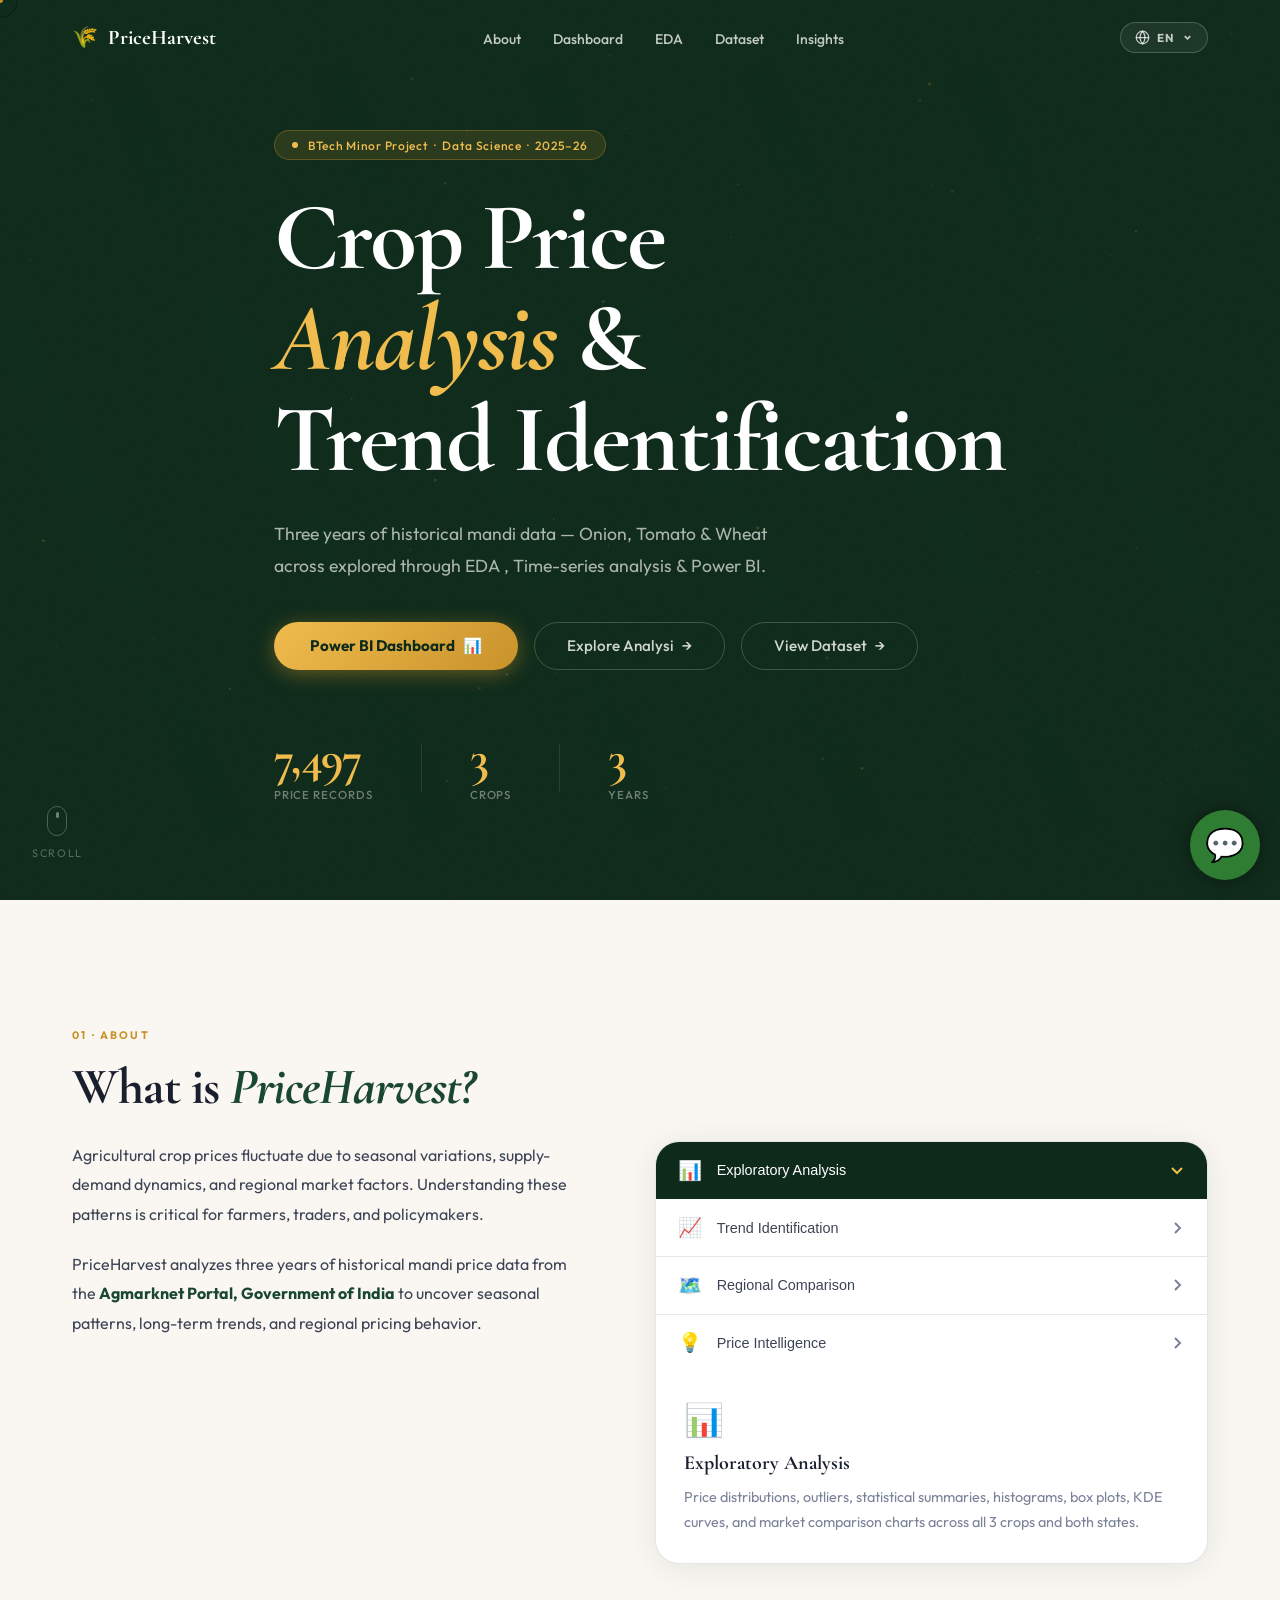
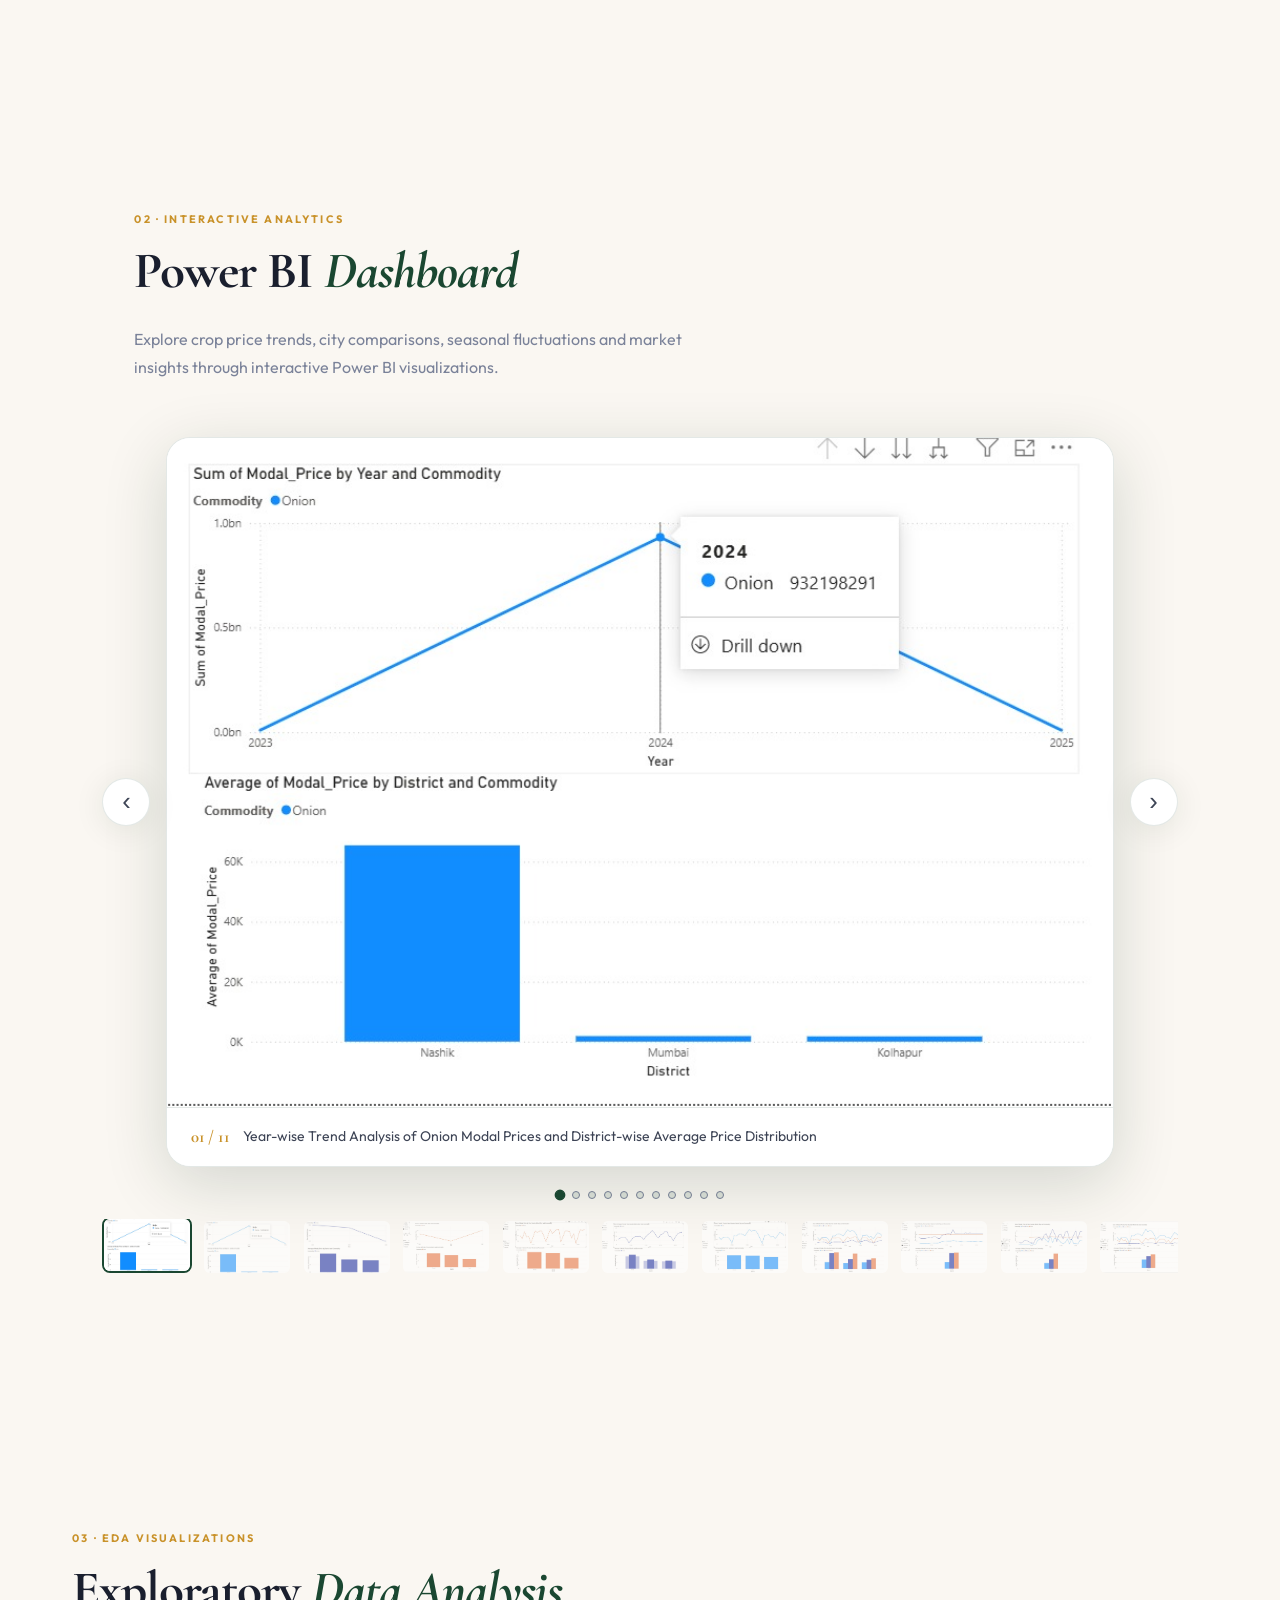
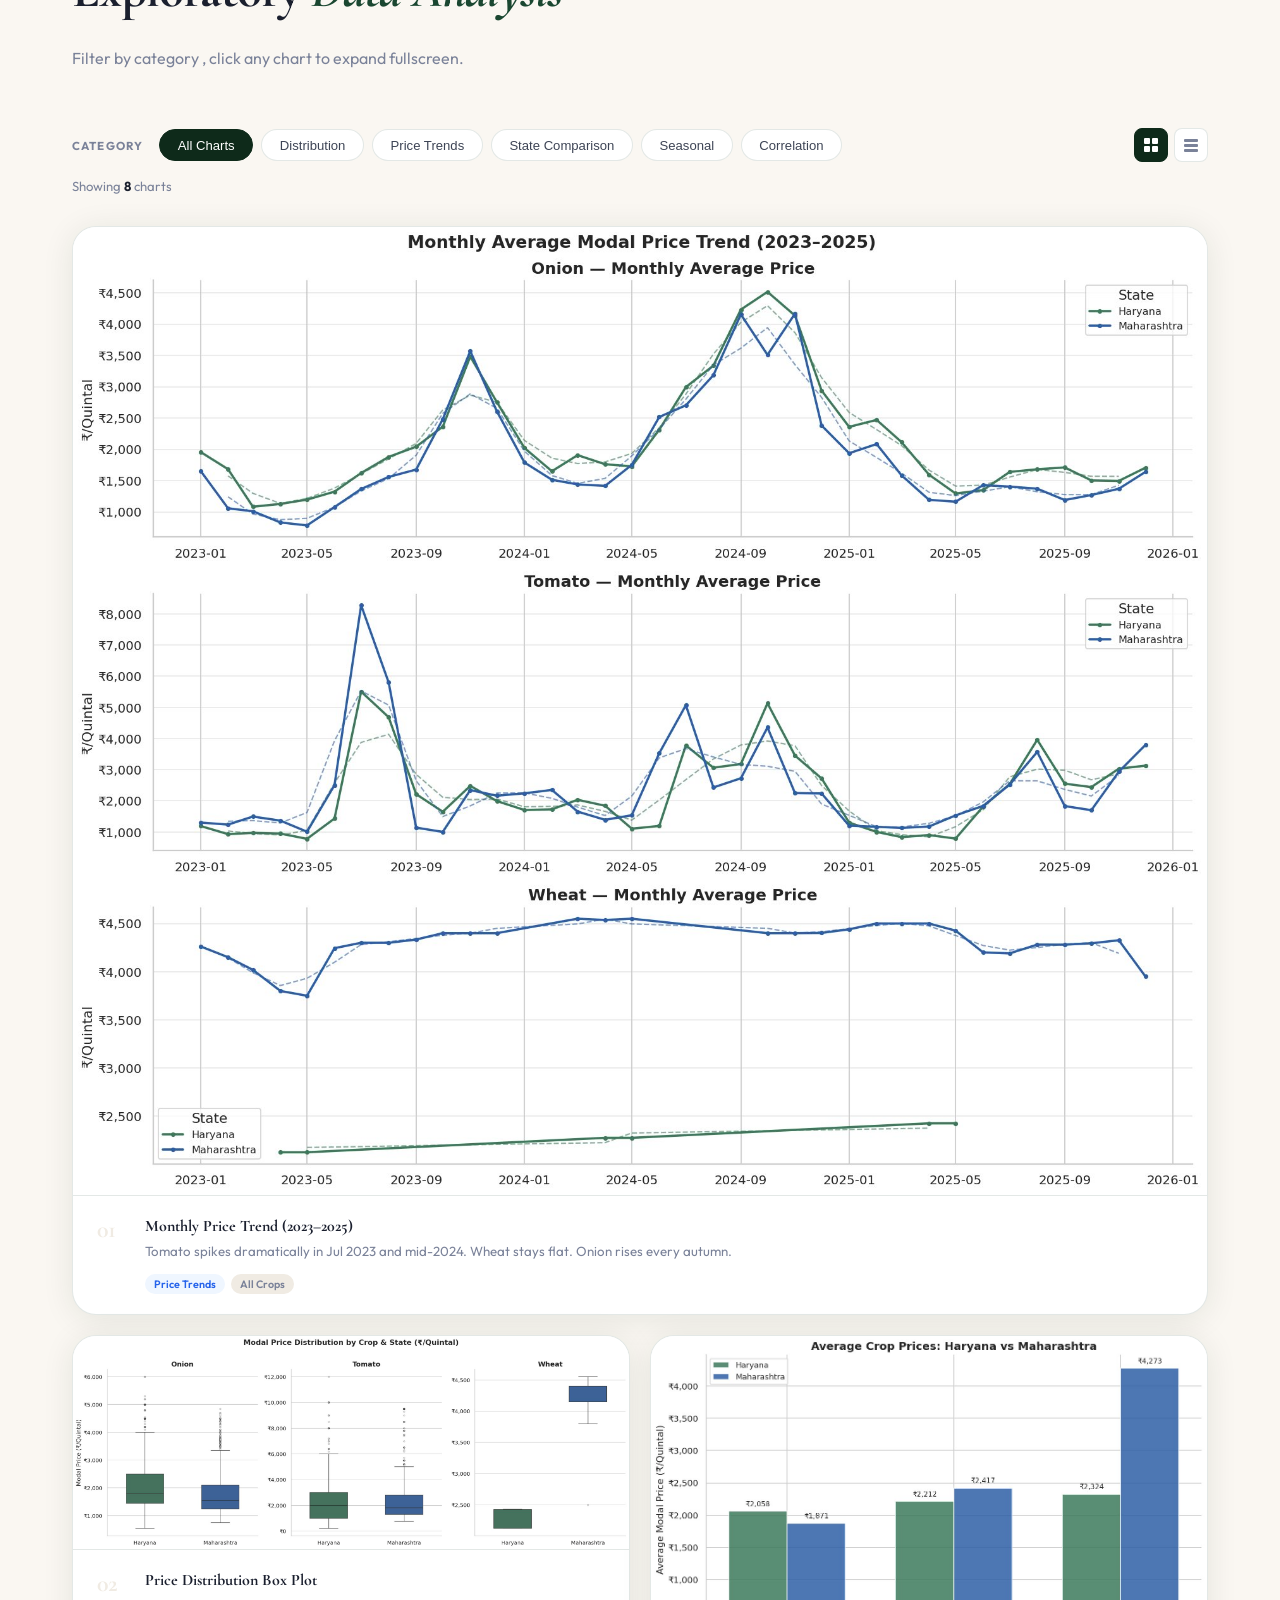
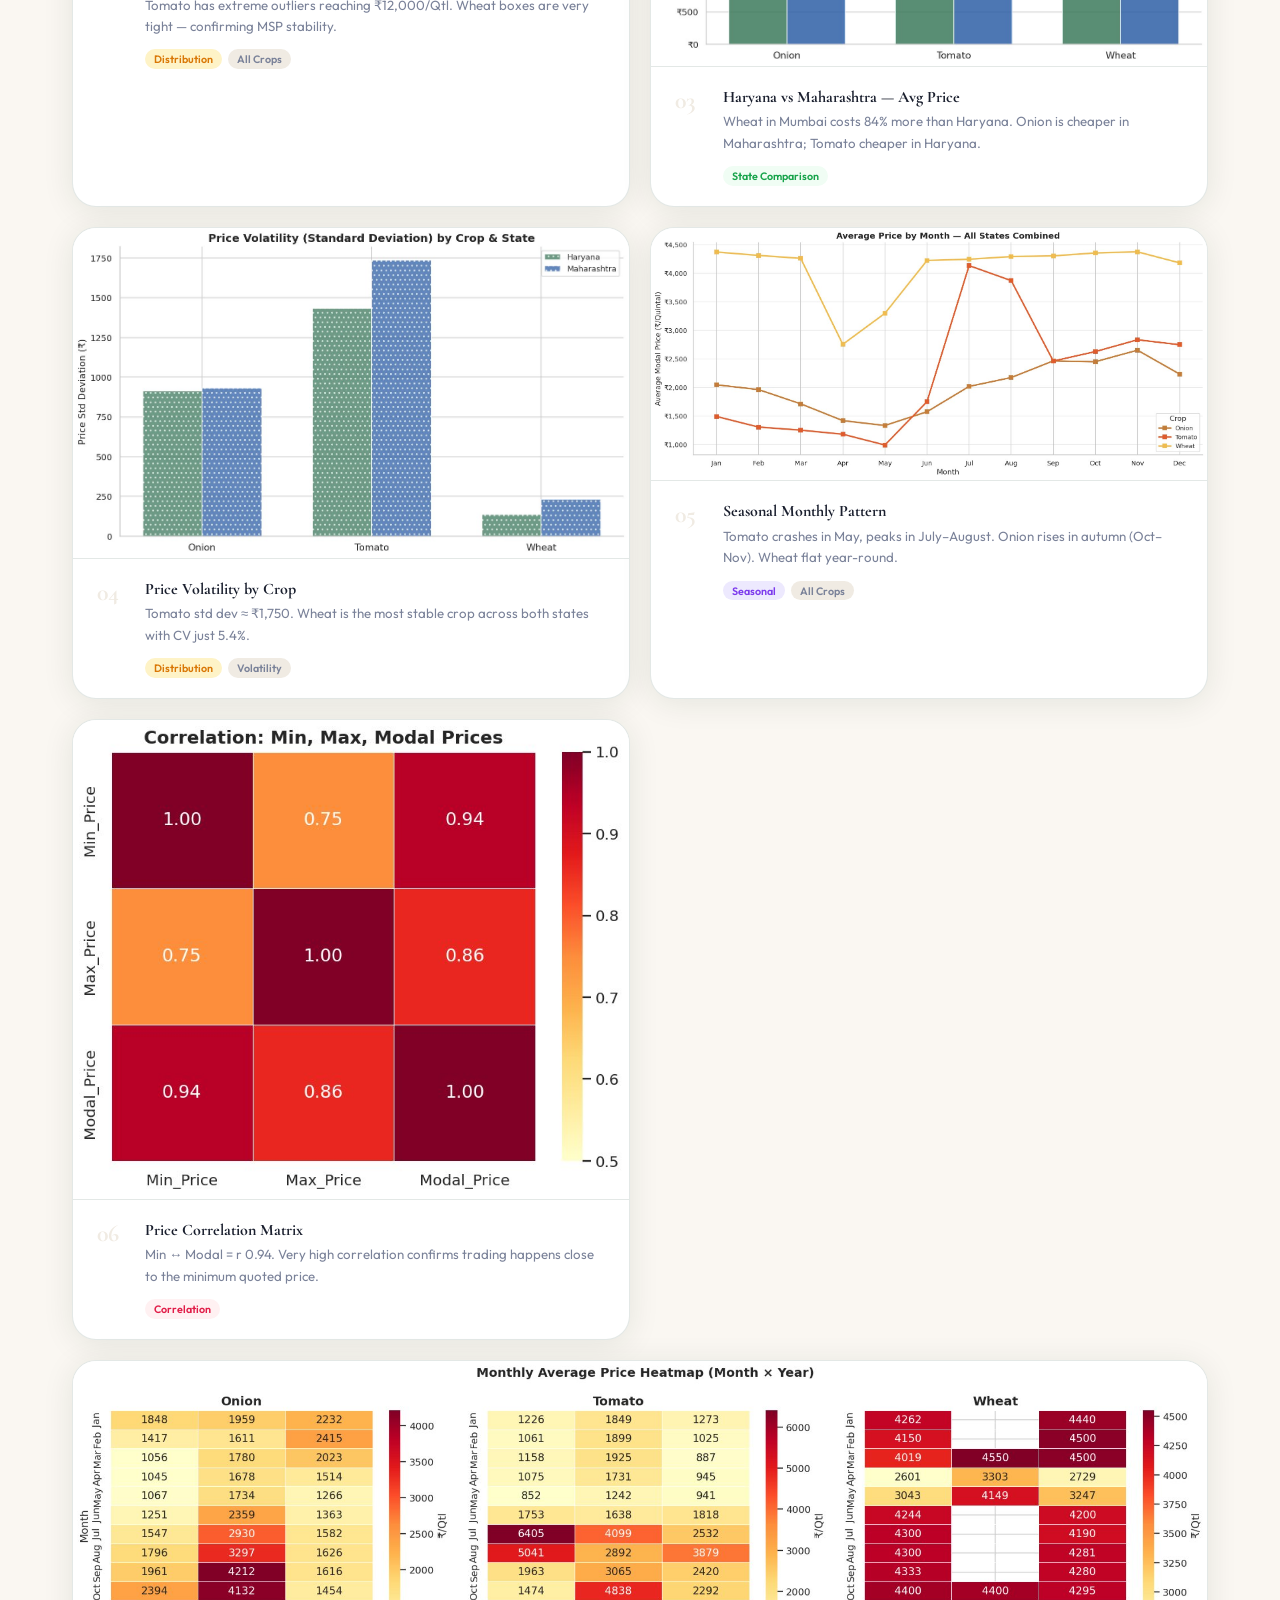
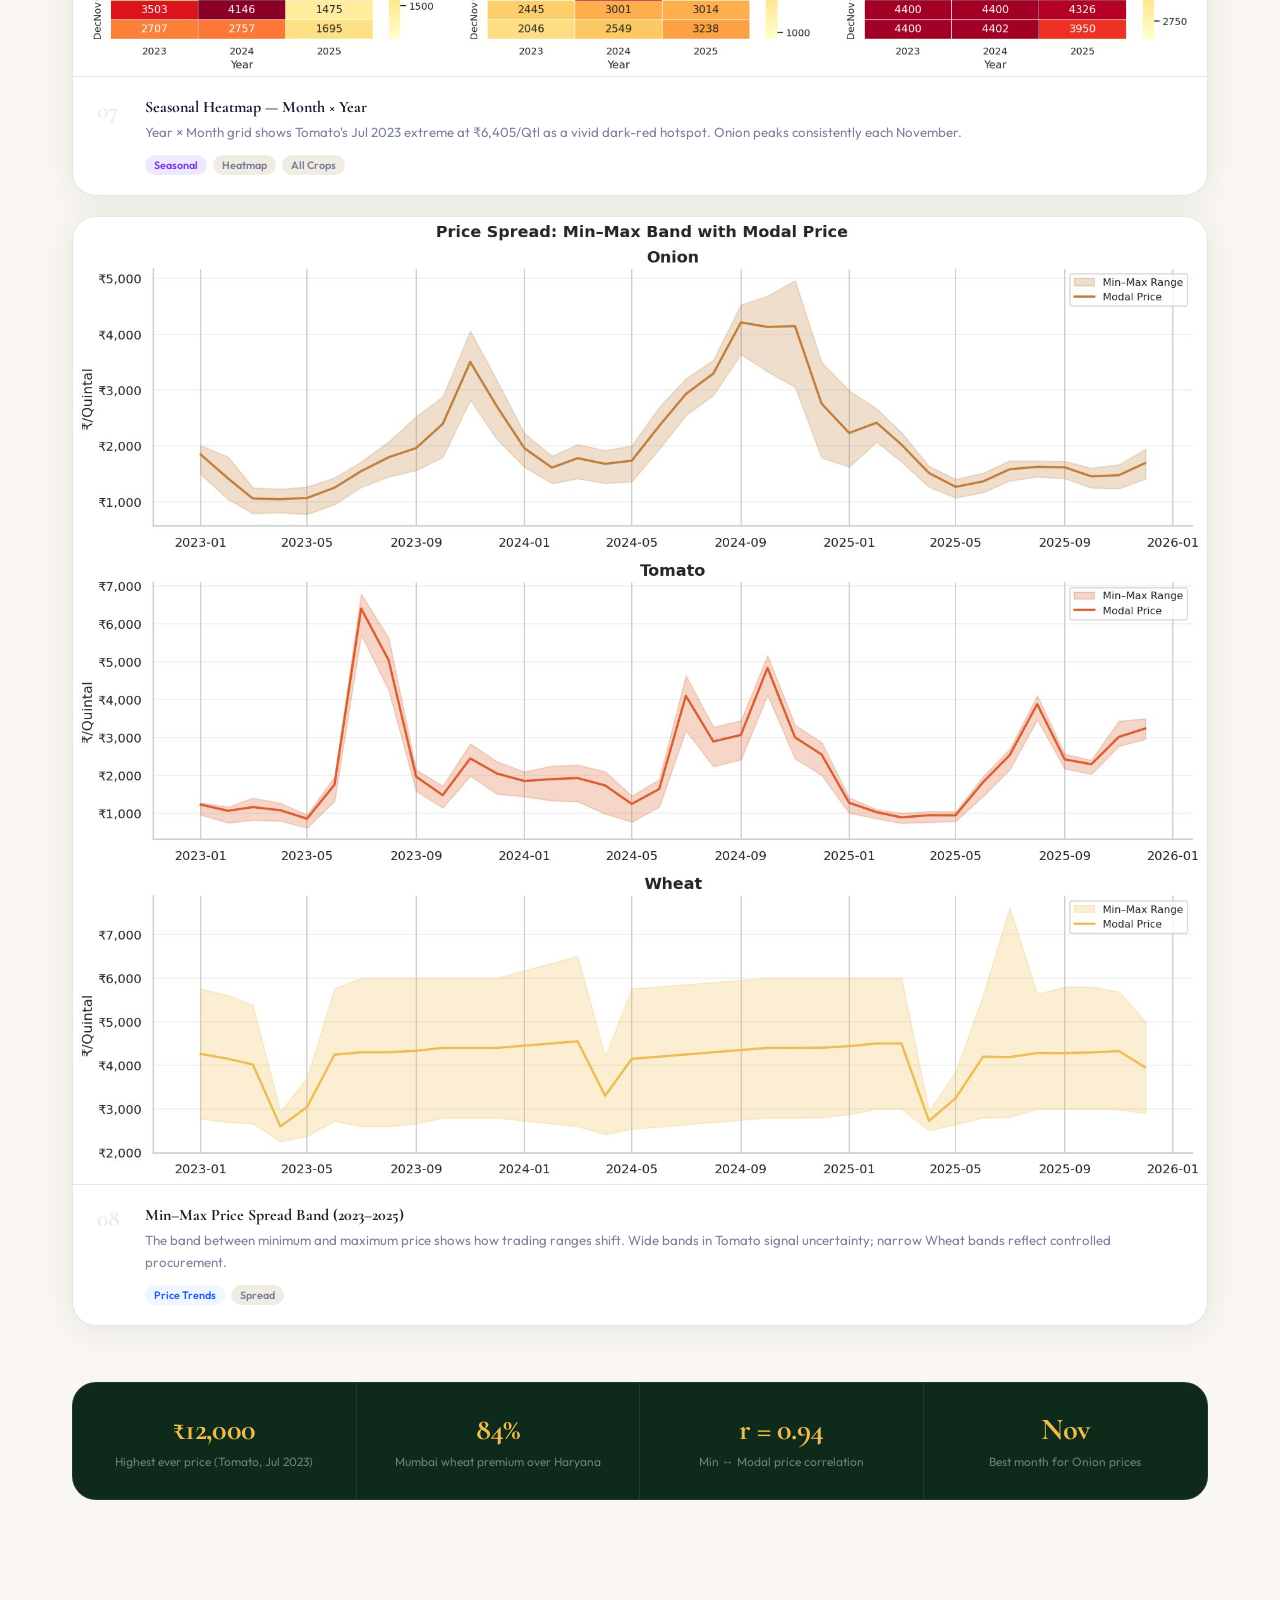
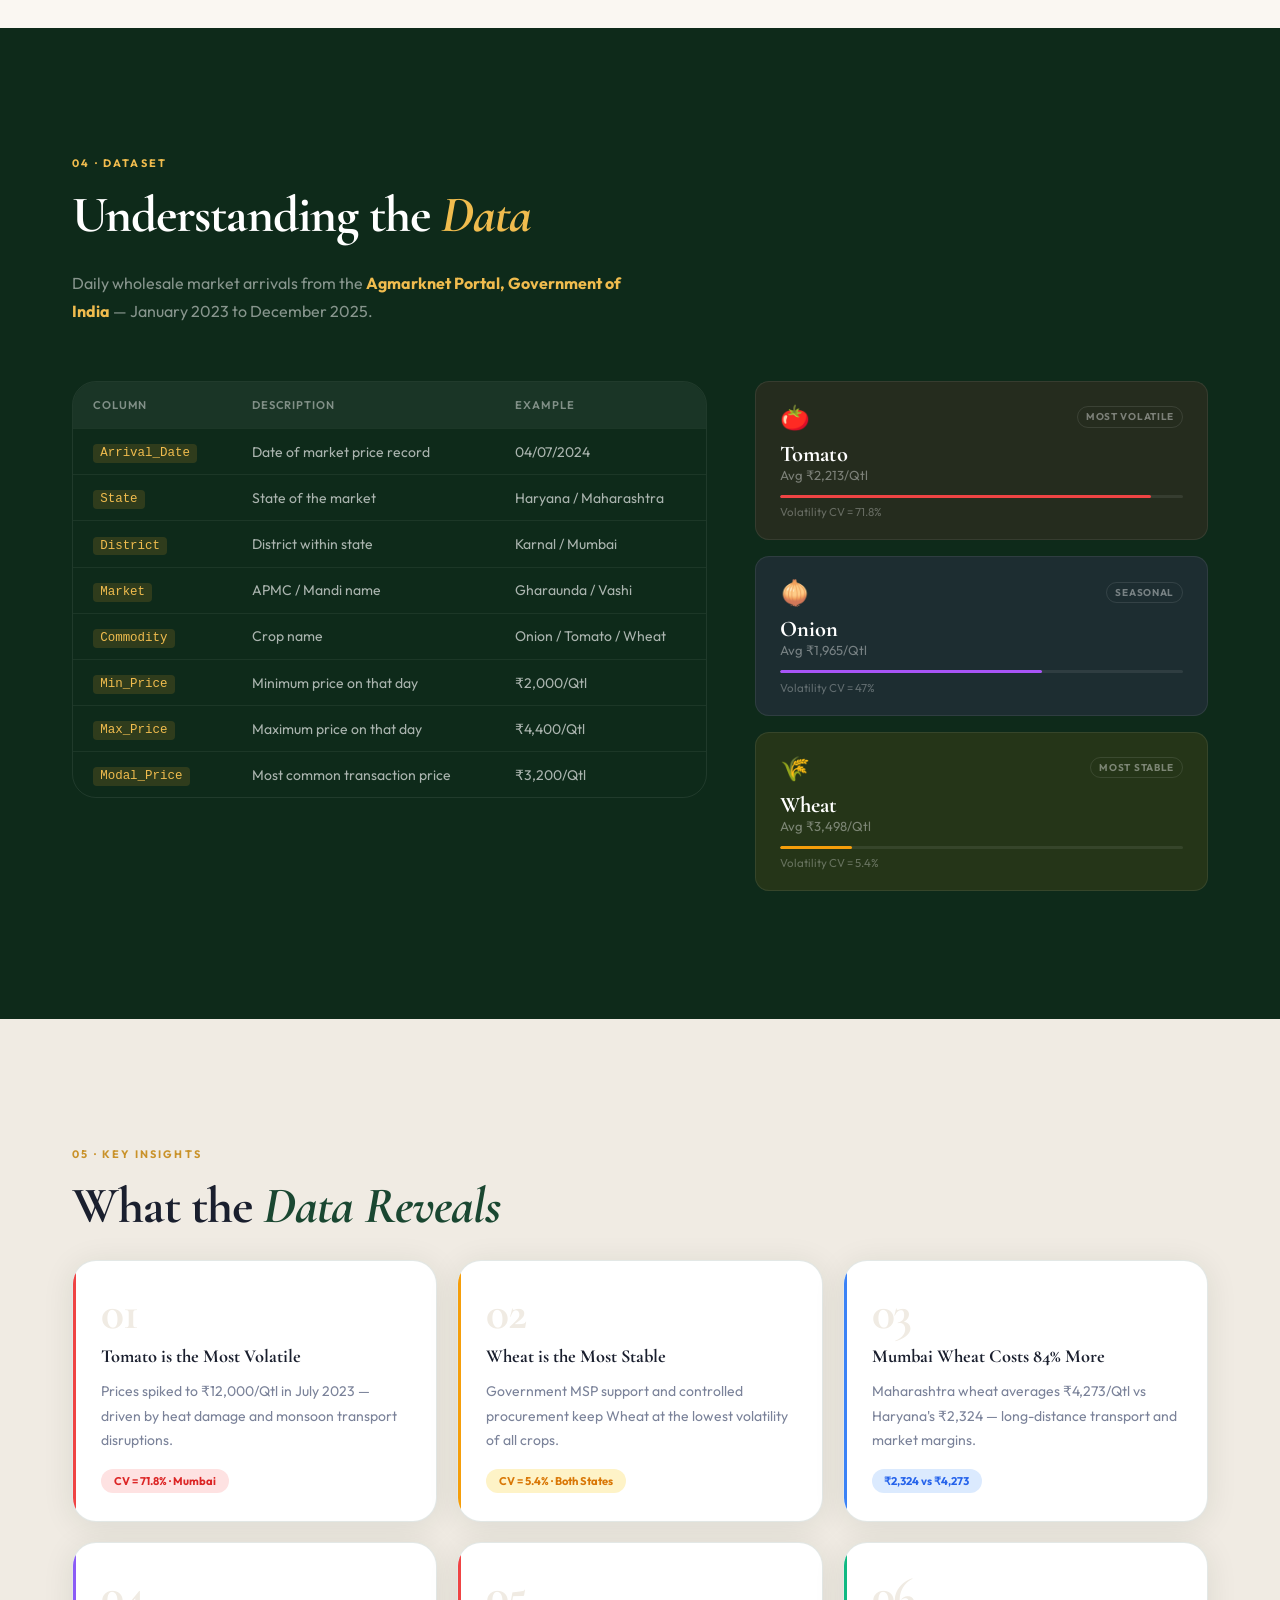
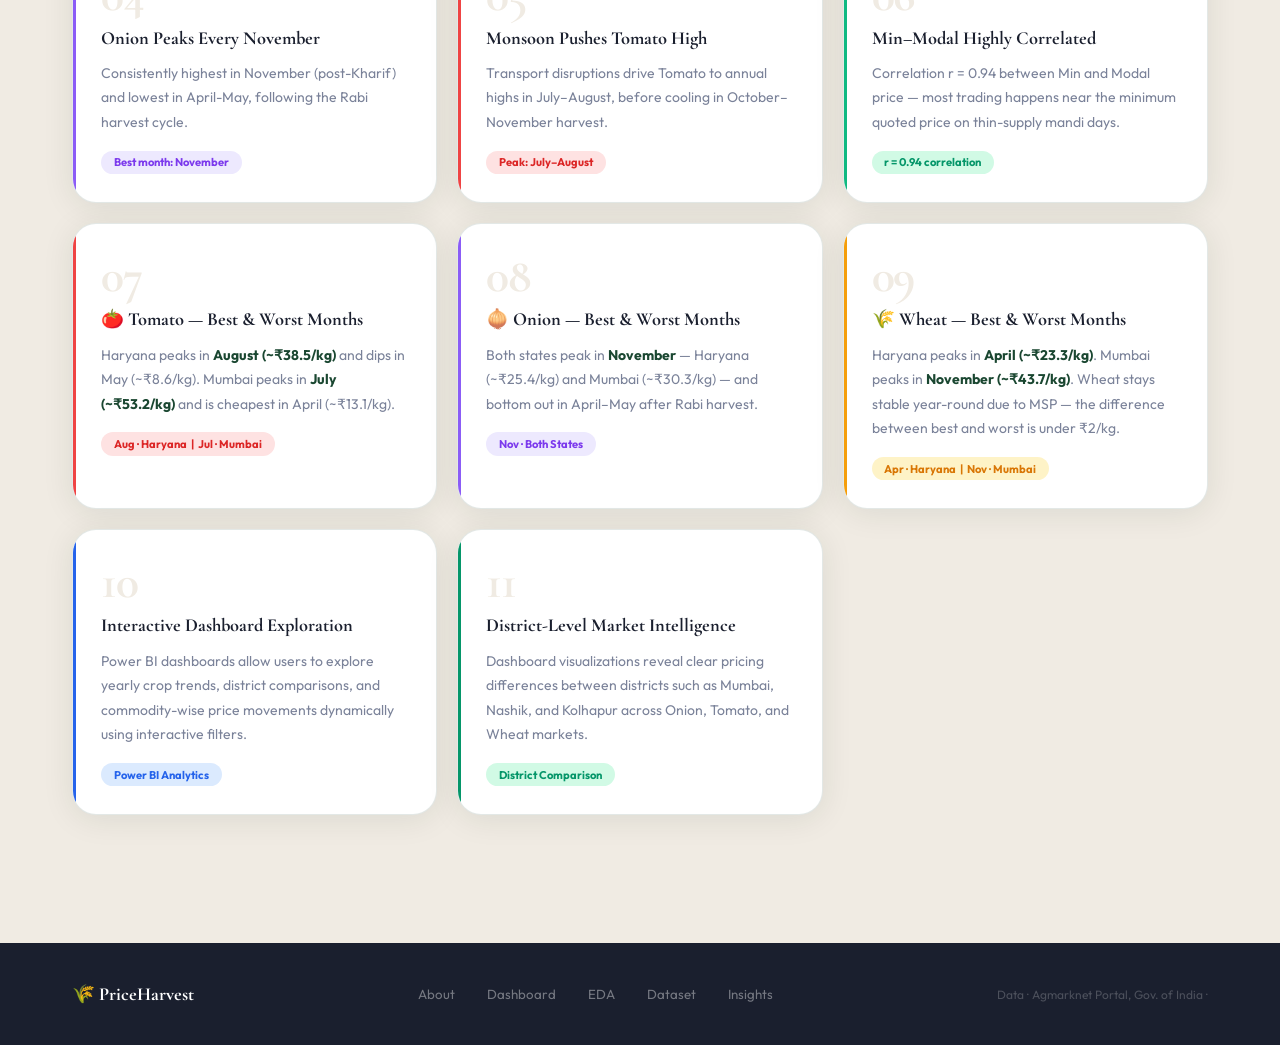
==== commit 02c0a9dc: "Update API key in fetch request Replaced API key in fetch request with placeholder." ====
--- a/index.html
+++ b/index.html
@@ -241,7 +241,7 @@
 try{
 
 const response = await fetch(
-`https://generativelanguage.googleapis.com/v1beta/models/gemini-flash-latest:generateContent?key=AIzaSyAmfspr7UGkYLZ9flfNUJ-w8ngRfNubmds`,
+`API KEY`,
 {
 method:"POST",
 
@@ -1121,4 +1121,4 @@
     <script src="script.js"></script>
 </body>
 
-</html>+</html>
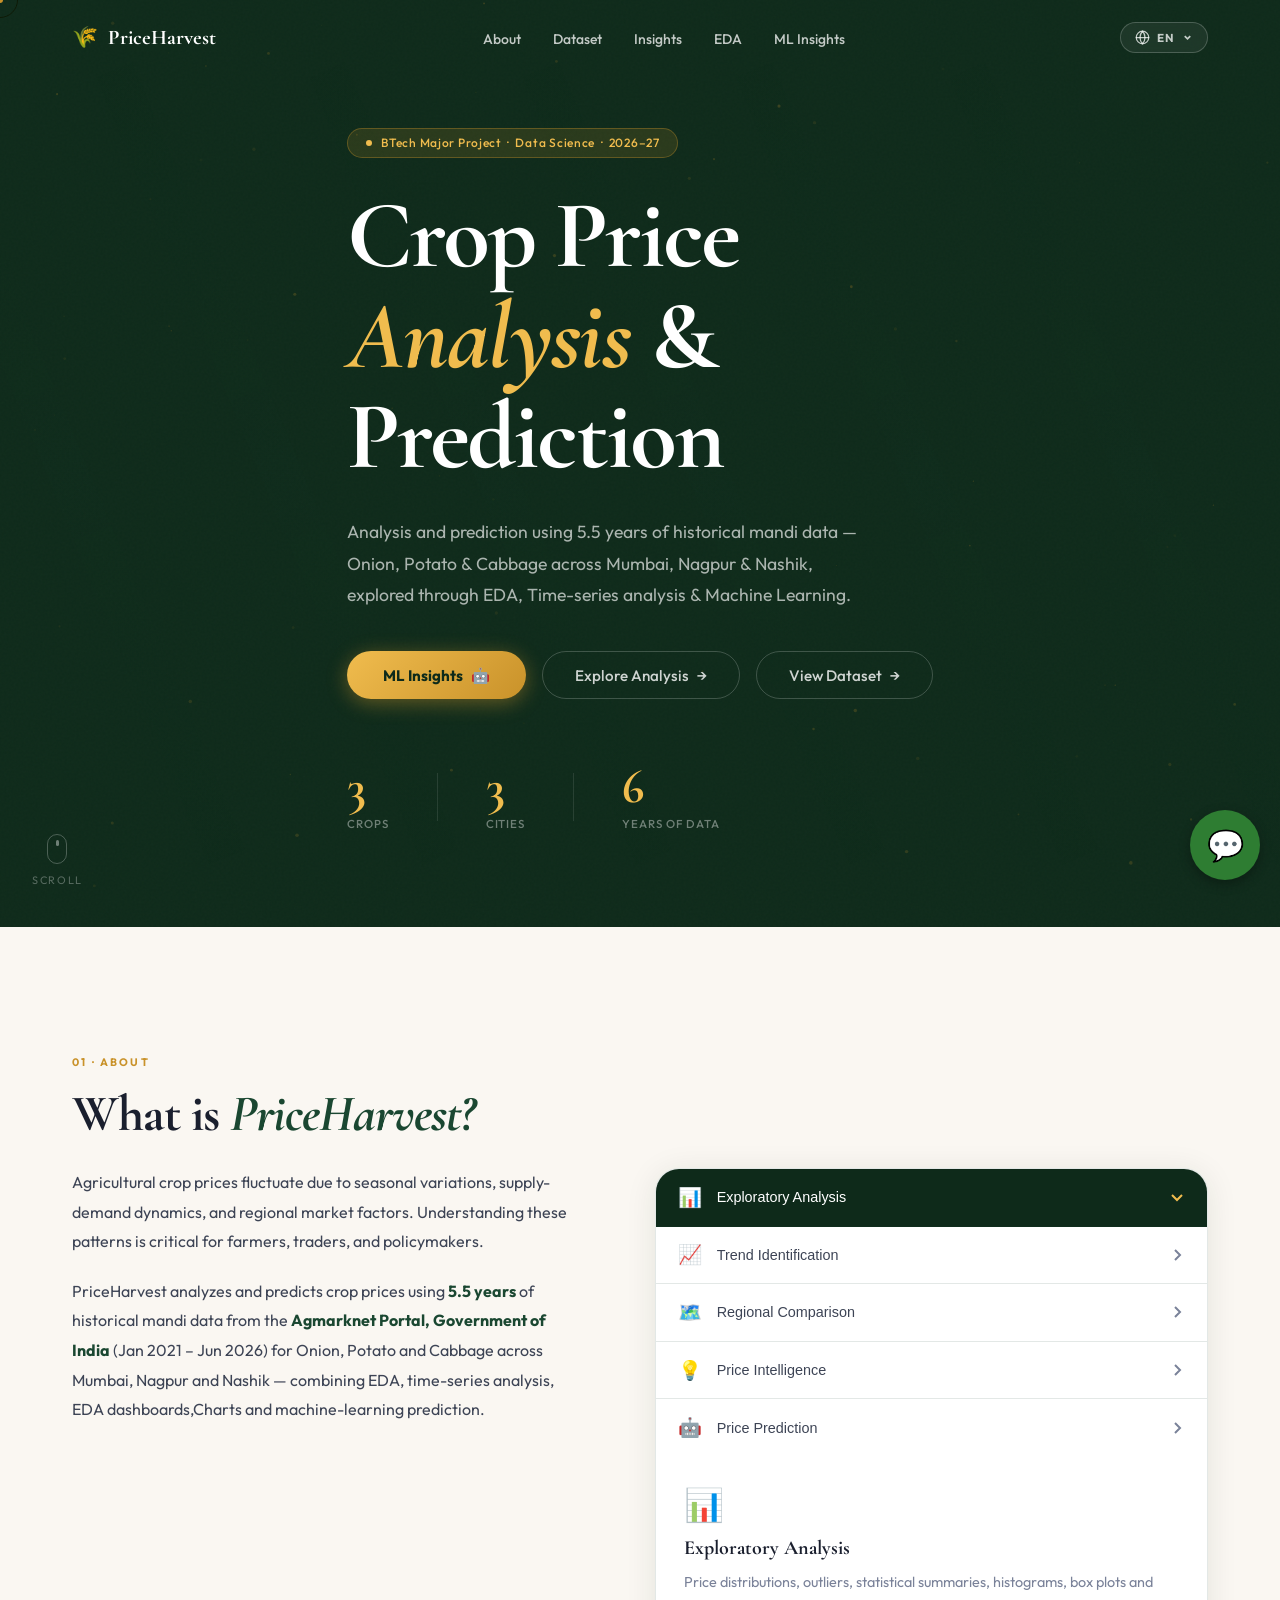
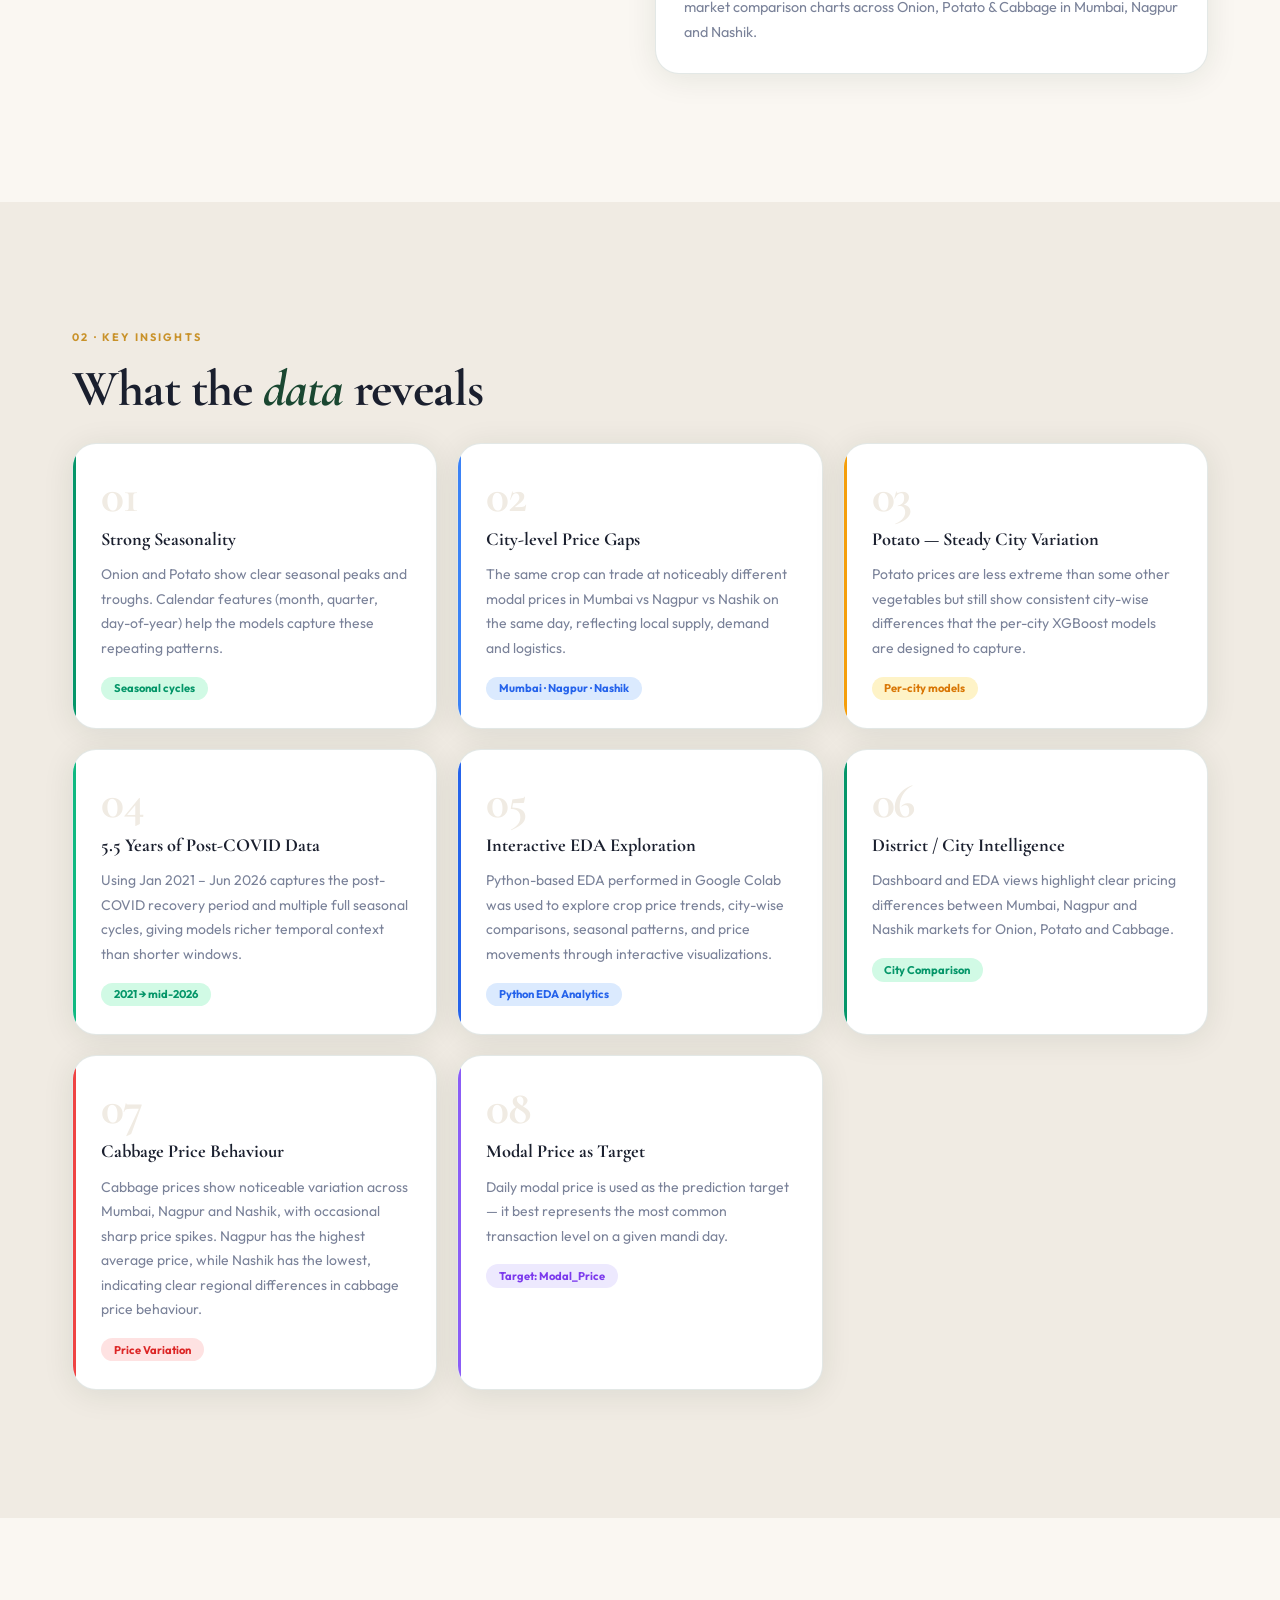
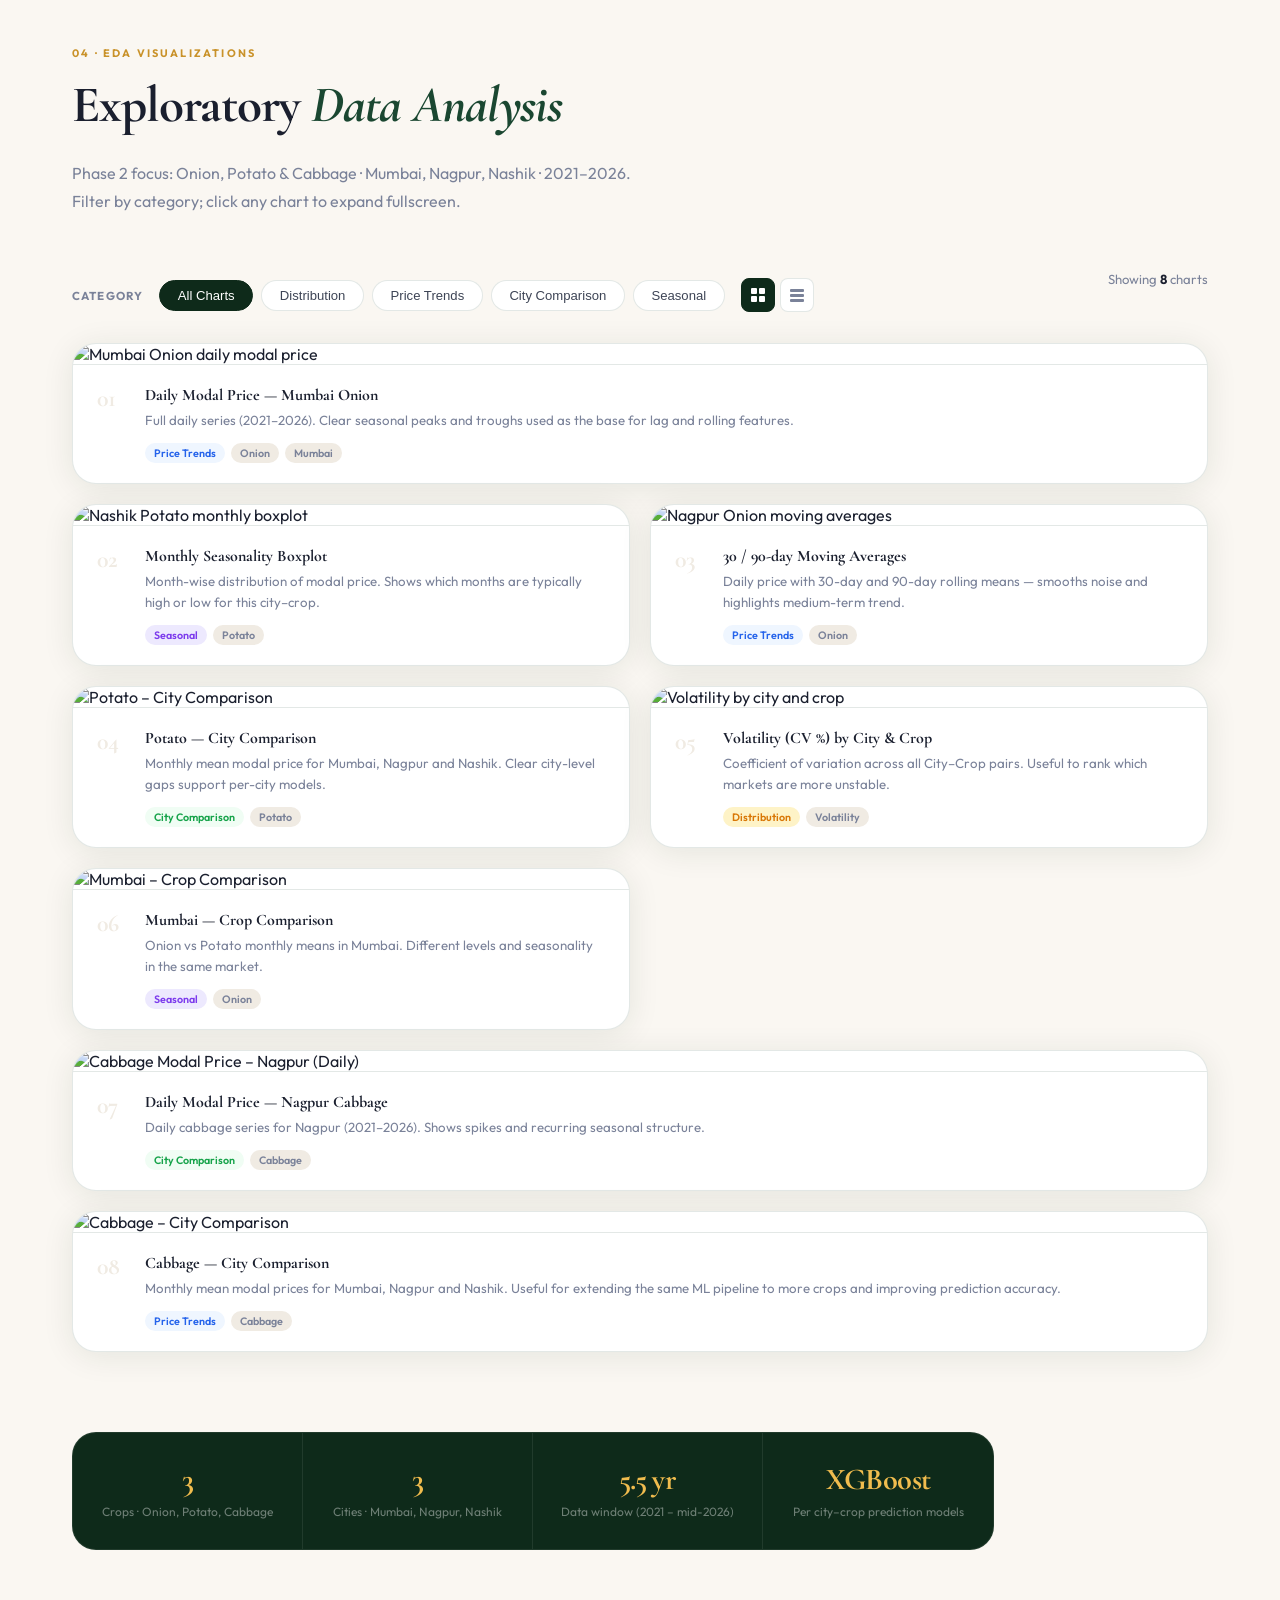
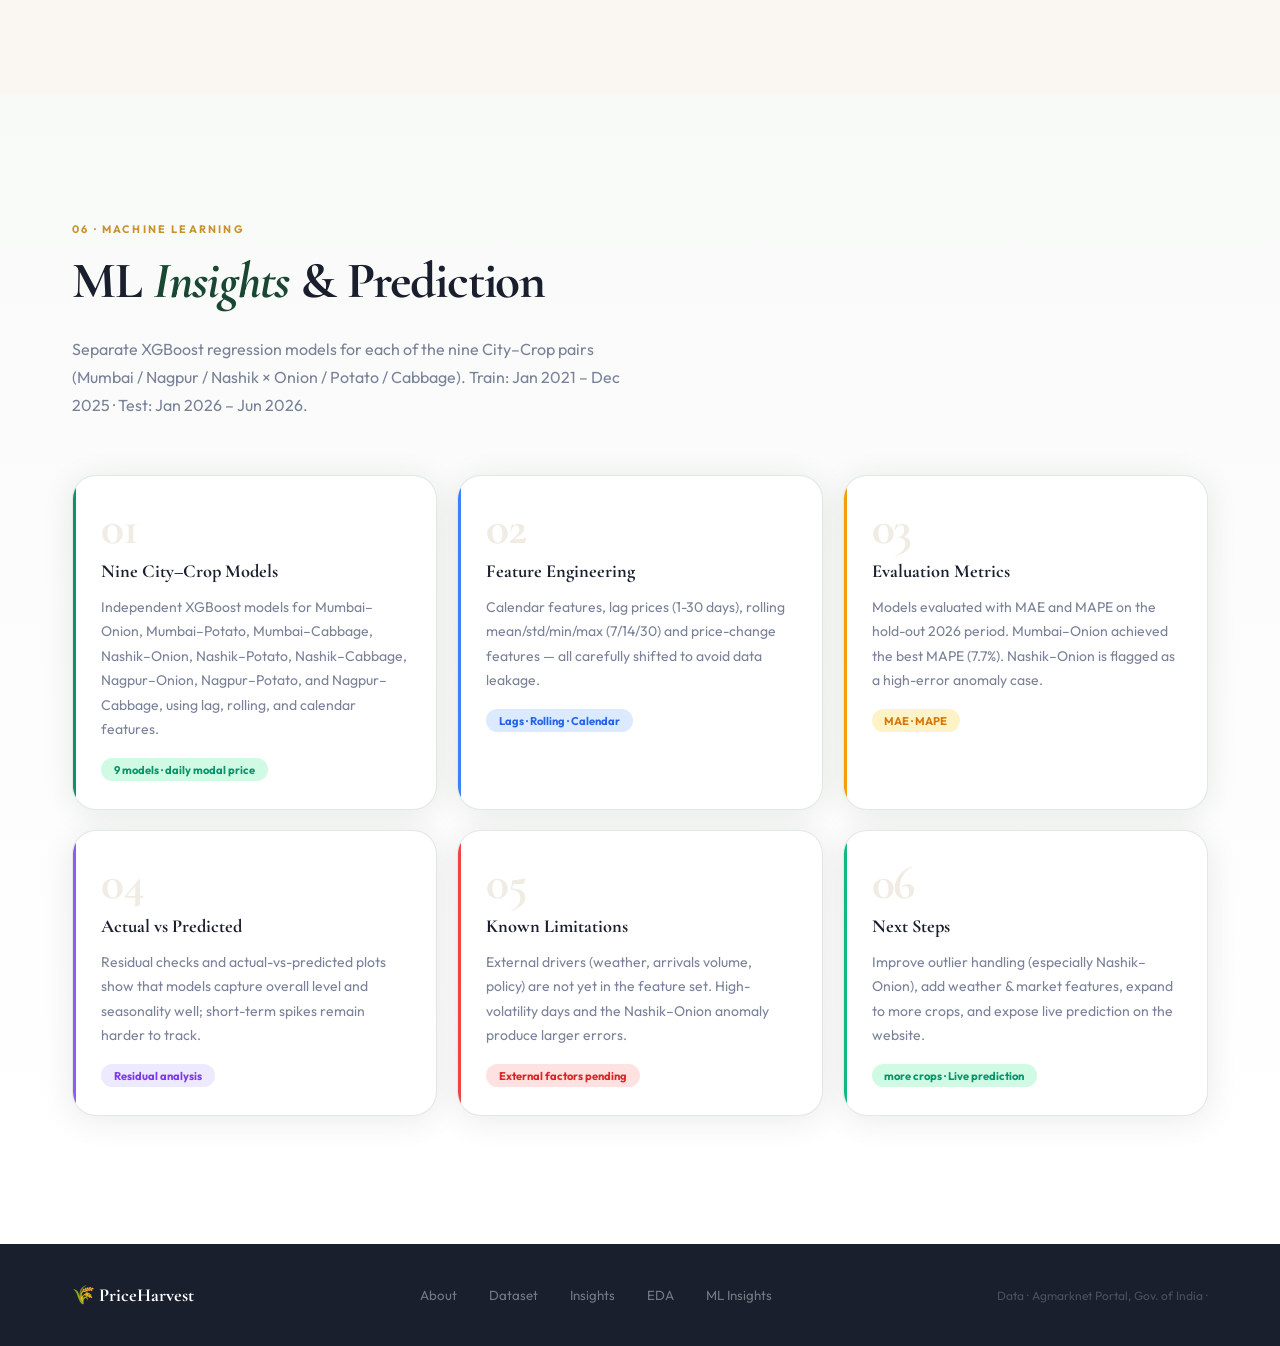
==== commit ff1e14f4: "Update index.html" ====
--- a/index.html
+++ b/index.html
@@ -4,432 +4,423 @@
 <head>
     <meta charset="UTF-8" />
     <meta name="viewport" content="width=device-width, initial-scale=1.0" />
-    <title>PriceHarvest — Crop Price Intelligence</title>
+    <title>PriceHarvest — Crop Price Analysis &amp; Prediction</title>
     <link rel="preconnect" href="https://fonts.googleapis.com" />
     <link href="https://fonts.googleapis.com/css2?family=Cormorant+Garamond:ital,wght@0,600;0,700;1,600;1,700&family=Outfit:wght@300;400;500;600;700&display=swap" rel="stylesheet" />
     <link rel="stylesheet" href="style.css" />
 </head>
+
+<!-- ========== PriceHarvest Interactive Q&A Chatbot (Phase IIA Accurate) ========== -->
 <style>
-#ph-chat-btn{
-position:fixed;
-bottom:20px;
-right:20px;
-width:70px;
-height:70px;
-border-radius:50%;
-background:#2e7d32;
-color:white;
-border:none;
-font-size:32px;
-cursor:pointer;
-z-index:999999999;
-display:flex;
-align-items:center;
-justify-content:center;
-box-shadow:0 0 20px rgba(0,0,0,0.4);
-}
-
-#ph-chat-container{
-position:fixed;
-bottom:100px;
-right:20px;
-width:360px;
-height:520px;
-background:white;
-border-radius:15px;
-overflow:hidden;
-display:none;
-flex-direction:column;
-z-index:999999999;
-font-family:Arial;
-box-shadow:0 5px 20px rgba(0,0,0,0.4);
-}
-
-#ph-chat-header{
-background:#2e7d32;
-color:white;
-padding:15px;
-font-size:20px;
-font-weight:bold;
-}
-
-#ph-chat-messages{
-flex:1;
-padding:10px;
-overflow-y:auto;
-background:#f5f5f5;
-}
-
-.ph-msg{
-margin:10px 0;
-padding:10px;
-border-radius:10px;
-max-width:80%;
-line-height:1.5;
-}
-
-.user-msg{
-background:#c8e6c9;
-margin-left:auto;
-}
-
-.bot-msg{
-background:white;
-border:1px solid #ddd;
-}
-
-#ph-chat-input-area{
-display:flex;
-border-top:1px solid #ddd;
-}
-
-#ph-chat-input{
-flex:1;
-padding:12px;
-border:none;
-outline:none;
-font-size:16px;
-background:white;
-color:black;
-caret-color:black;
-}
-
-#ph-chat-input::placeholder{
-color:#777;
-}
-
-#ph-send-btn{
-background:#2e7d32;
-color:white;
-border:none;
-padding:0 20px;
-cursor:pointer;
-}
-
-.quick-btn{
-border:none;
-background:#e8f5e9;
-padding:8px 12px;
-border-radius:20px;
-cursor:pointer;
-font-size:13px;
-}
+    #ph-chat-btn {
+        position: fixed;
+        bottom: 20px;
+        right: 20px;
+        width: 70px;
+        height: 70px;
+        border-radius: 50%;
+        background: #2e7d32;
+        color: white;
+        border: none;
+        font-size: 30px;
+        cursor: pointer;
+        z-index: 999999999;
+        box-shadow: 0 4px 12px rgba(0, 0, 0, 0.3);
+        display: flex;
+        align-items: center;
+        justify-content: center;
+    }
+    
+    #ph-chat-container {
+        position: fixed;
+        bottom: 100px;
+        right: 20px;
+        width: 380px;
+        height: 540px;
+        background: white;
+        border-radius: 16px;
+        overflow: hidden;
+        display: none;
+        flex-direction: column;
+        z-index: 999999999;
+        font-family: system-ui, -apple-system, Arial, sans-serif;
+        box-shadow: 0 8px 30px rgba(0, 0, 0, 0.25);
+    }
+    
+    #ph-chat-container.open {
+        display: flex;
+    }
+    
+    #ph-chat-header {
+        background: #2e7d32;
+        color: white;
+        padding: 14px 16px;
+        font-size: 17px;
+        font-weight: 600;
+        display: flex;
+        justify-content: space-between;
+        align-items: center;
+    }
+    
+    #ph-chat-close {
+        background: none;
+        border: none;
+        color: white;
+        font-size: 22px;
+        cursor: pointer;
+        line-height: 1;
+    }
+    
+    #ph-chat-messages {
+        flex: 1;
+        padding: 12px;
+        overflow-y: auto;
+        background: #f7faf7;
+    }
+    
+    .ph-msg {
+        margin: 8px 0;
+        padding: 10px 13px;
+        border-radius: 12px;
+        max-width: 88%;
+        font-size: 13.5px;
+        line-height: 1.45;
+    }
+    
+    .user-msg {
+        background: #c8e6c9;
+        margin-left: auto;
+    }
+    
+    .bot-msg {
+        background: white;
+        border: 1px solid #e0e0e0;
+    }
+    
+    #ph-chat-options {
+        display: flex;
+        flex-wrap: wrap;
+        gap: 7px;
+        padding: 10px 12px;
+        border-top: 1px solid #e8e8e8;
+        background: white;
+        max-height: 200px;
+        overflow-y: auto;
+    }
+    
+    .ph-option-btn {
+        background: #e8f5e9;
+        border: 1px solid #2e7d32;
+        color: #1b5e20;
+        padding: 7px 11px;
+        border-radius: 18px;
+        font-size: 12.5px;
+        cursor: pointer;
+        text-align: left;
+        transition: all 0.15s;
+    }
+    
+    .ph-option-btn:hover {
+        background: #2e7d32;
+        color: white;
+    }
+    
+    #ph-restart-btn {
+        margin: 4px 12px 10px;
+        background: none;
+        border: none;
+        color: #777;
+        font-size: 12px;
+        text-decoration: underline;
+        cursor: pointer;
+        align-self: flex-start;
+    }
 </style>
 
-<button id="ph-chat-btn">
-💬
-</button>
+<button id="ph-chat-btn" title="PriceHarvest Assistant">💬</button>
 
 <div id="ph-chat-container">
-
-<div id="ph-chat-header">
-🌾 PriceHarvest AI
+    <div id="ph-chat-header">
+        <span>🌾 PriceHarvest Assistant</span>
+        <button id="ph-chat-close">✕</button>
+    </div>
+    <div id="ph-chat-messages"></div>
+    <button id="ph-restart-btn">⟲ Start over</button>
+    <div id="ph-chat-options"></div>
 </div>
 
-<div id="ph-chat-messages">
-
-<div class="ph-msg bot-msg" id="ph-initial-msg">
-Hello! I’m PriceHarvest AI 🌾
-</div>
-
-</div>
-
-<div id="ph-chat-input-area">
-
-<input
-type="text"
-id="ph-chat-input"
-placeholder="Ask something..."
->
-
-<button id="ph-send-btn">
-Send
-</button>
-
-</div>
-
-</div>
-
 <script>
-
-const chatBtn =
-document.getElementById("ph-chat-btn");
-
-const chatContainer =
-document.getElementById("ph-chat-container");
-
-const sendBtn =
-document.getElementById("ph-send-btn");
-
-const input =
-document.getElementById("ph-chat-input");
-
-const messages =
-document.getElementById("ph-chat-messages");
-
-chatBtn.addEventListener(
-"click",
-function(){
-
-if(
-chatContainer.style.display==="flex"
-){
-
-chatContainer.style.display="none";
-
-}
-else{
-
-chatContainer.style.display="flex";
-
-setTimeout(() => {
-
-input.focus();
-
-},200);
-
-}
-
-}
-);
-
-document.addEventListener(
-"click",
-function(event){
-
-const isClickInsideChat =
-chatContainer.contains(event.target);
-
-const isChatButton =
-chatBtn.contains(event.target);
-
-if(
-!isClickInsideChat &&
-!isChatButton
-){
-
-chatContainer.style.display="none";
-
-}
-
-}
-);
-
-function addMessage(text,type){
-
-const msg =
-document.createElement("div");
-
-msg.classList.add("ph-msg");
-msg.classList.add(type);
-
-msg.innerHTML=text;
-
-messages.appendChild(msg);
-
-setTimeout(() => {
-
-messages.scrollTop =
-messages.scrollHeight;
-
-},100);
-
-}
-
-async function askAI(message){
-
-try{
-
-const response = await fetch(
-`API KEY`,
-{
-method:"POST",
-
-headers:{
-"Content-Type":"application/json"
-},
-
-body:JSON.stringify({
-
-contents:[
-{
-parts:[
-{
-text:`
-You are PriceHarvest AI.
-
-You are the AI assistant of the PriceHarvest agricultural analytics website.
-
-Support:
-- English
-- Hindi
-- Marathi
-
-Help users understand:
-- Onion trends
-- Tomato trends
-- Wheat trends
-- graphs
-- charts
-- dashboard insights
-- agriculture
-
-Keep replies:
-- short
-- natural
-- conversational
-- easy to understand
-
-Avoid:
-- long paragraphs
-- essay style replies
-- numbered lists unless needed
-
-Reply in same language as user.
-
-User:
-${message}
-`
-}
-]
-}
-]
-
-})
-
-}
-);
-
-const data =
-await response.json();
-
-console.log(data);
-
-if(data.candidates){
-
-return data.candidates[0]
-.content.parts[0].text;
-
-}
-else{
-
-return "AI temporarily unavailable 😄";
-
-}
-
-}
-catch(error){
-
-console.log(error);
-
-return "Connection issue 😭";
-
-}
-
-}
-
-async function sendMessage(){
-
-const text =
-input.value.trim();
-
-if(!text) return;
-
-const lowerText =
-text.toLowerCase();
-
-addMessage(
-text,
-"user-msg"
-);
-
-input.value="";
-
-if(
-lowerText==="hi" ||
-lowerText==="hello" ||
-lowerText==="hey"
-){
-
-addMessage(
-"Hey! 👋 What can I help you with?",
-"bot-msg"
-);
-
-const quickOptions =
-document.createElement("div");
-
-quickOptions.innerHTML = `
-<div style="padding:10px; display:flex; flex-wrap:wrap; gap:8px;">
-
-<button class="quick-btn">
-📈 Onion Trends
-</button>
-
-<button class="quick-btn">
-🍅 Tomato Prices
-</button>
-
-<button class="quick-btn">
-🌾 Wheat Analysis
-</button>
-
-<button class="quick-btn">
-📊 Explain Dashboard
-</button>
-
-</div>
-`;
-
-messages.appendChild(
-quickOptions
-);
-
-document.querySelectorAll(".quick-btn")
-.forEach(button => {
-
-button.onclick = function(){
-
-input.value =
-button.innerText;
-
-input.focus();
-
-};
-
-});
-
-return;
-
-}
-
-const reply =
-await askAI(text);
-
-addMessage(
-reply,
-"bot-msg"
-);
-
-}
-
-sendBtn.onclick =
-sendMessage;
-
-input.addEventListener(
-"keypress",
-function(e){
-
-if(e.key==="Enter"){
-
-sendMessage();
-
-}
-
-}
-);
-
+    (function() {
+        /* ========== Knowledge Base – 100% accurate to Phase IIA report ========== */
+        const KB = {
+            root: {
+                prompt: "What would you like to know about PriceHarvest?",
+                options: [{
+                    label: "📊 What is PriceHarvest?",
+                    key: "about"
+                }, {
+                    label: "🌱 Crops & Cities covered",
+                    key: "scope"
+                }, {
+                    label: "🧠 ML Models used",
+                    key: "models"
+                }, {
+                    label: "📈 Exact ML Results (MAE / MAPE)",
+                    key: "ml_results"
+                }, {
+                    label: "🔍 Why is Nashik-Onion error so high?",
+                    key: "nashik"
+                }, {
+                    label: "🛠️ Feature Engineering details",
+                    key: "features"
+                }, {
+                    label: "📅 Data period & Train/Test split",
+                    key: "split"
+                }, {
+                    label: "📊 What EDA was performed?",
+                    key: "eda"
+                }, {
+                    label: "💼 Power BI & Dashboard",
+                    key: "dashboard"
+                }, {
+                    label: "🌐 Languages supported",
+                    key: "languages"
+                }, {
+                    label: "👥 Who built this project?",
+                    key: "team"
+                }, {
+                    label: "🏫 College & Course",
+                    key: "college"
+                }, {
+                    label: "🚀 Future Scope",
+                    key: "future"
+                }]
+            },
+            about: {
+                answer: "PriceHarvest is an integrated agricultural crop price analysis and prediction platform. It combines data preprocessing, Exploratory Data Analysis (EDA), time-series analysis, interactive visualization, Power BI reporting, an AI chatbot, multilingual support, and machine-learning based price prediction using real Agmarknet (Government of India) data.",
+                options: [{
+                    label: "🌱 Crops & Cities covered",
+                    key: "scope"
+                }, {
+                    label: "🧠 ML Models used",
+                    key: "models"
+                }, {
+                    label: "📈 Exact ML Results",
+                    key: "ml_results"
+                }]
+            },
+            scope: {
+                answer: "Phase IIA covers three crops — Onion, Potato and Cabbage — across three Maharashtra cities — Mumbai, Nagpur and Nashik. This creates nine independent City–Crop combinations. Daily Modal Price is the target variable. Data period: 1 January 2021 to 30 June 2026 (≈ 5.5 years).",
+                options: [{
+                    label: "🧠 ML Models used",
+                    key: "models"
+                }, {
+                    label: "📈 Exact ML Results",
+                    key: "ml_results"
+                }, {
+                    label: "📅 Train/Test split",
+                    key: "split"
+                }]
+            },
+            models: {
+                answer: "Two models are used for every City–Crop combination:\n\n• XGBoost Regression (primary) — uses engineered lag, rolling and calendar features.\n• Prophet (secondary) — classical time-series model for trend + seasonality comparison.\n\nSeparate models are trained for each of the 9 combinations so that market-specific behaviour is captured. XGBoost performed better overall and is used for final forecasting.",
+                options: [{
+                    label: "🛠️ Feature Engineering details",
+                    key: "features"
+                }, {
+                    label: "📈 Exact ML Results",
+                    key: "ml_results"
+                }, {
+                    label: "📅 Train/Test split",
+                    key: "split"
+                }]
+            },
+            ml_results: {
+                answer: "XGBoost test-set performance (Jan–Jun 2026):\n\nOnion\n• Mumbai → MAE 157.0 | MAPE 7.7%\n• Nagpur → MAE 359.6 | MAPE 13.4%\n• Nashik → MAE 1,487,105.5 | MAPE 70,781.1% (anomaly)\n\nPotato\n• Mumbai → MAE 192.5 | MAPE 21.1%\n• Nagpur → MAE 232.5 | MAPE 12.4%\n• Nashik → MAE 246.7 | MAPE 29.5%\n\nCabbage\n• Mumbai → MAE 121.5 | MAPE 16.90%\n• Nagpur → MAE 124.5 | MAPE 12.53%\n• Nashik → MAE 163.9 | MAPE 23.15%\n\nBest overall: Mumbai–Onion (lowest MAPE). Nagpur models are generally strong for Potato and Cabbage.",
+                options: [{
+                    label: "🔍 Why is Nashik-Onion error so high?",
+                    key: "nashik"
+                }, {
+                    label: "🛠️ Feature Engineering details",
+                    key: "features"
+                }, {
+                    label: "🚀 Future Scope",
+                    key: "future"
+                }]
+            },
+            nashik: {
+                answer: "The Nashik–Onion model shows an extremely high error because of an anomalous observation present in the historical data. This outlier strongly affects lag features and rolling statistics, which then propagate into predictions. The report explicitly identifies this as a data-quality issue. Improving outlier detection and validation for this combination is a key objective for the next phase.",
+                options: [{
+                    label: "📈 Exact ML Results",
+                    key: "ml_results"
+                }, {
+                    label: "🛠️ Feature Engineering details",
+                    key: "features"
+                }, {
+                    label: "🚀 Future Scope",
+                    key: "future"
+                }]
+            },
+            features: {
+                answer: "Feature engineering (all carefully shifted to avoid data leakage):\n\n• Calendar: year, month, day, day-of-week, day-of-year, week, quarter, is_month_start, is_month_end, is_weekend\n• Lags: 1, 2, 3, 7, 14, 21, 30 days\n• Rolling (7 / 14 / 30-day windows): mean, standard deviation, min, max (computed on shifted series)\n• Price-change: percentage change over 1, 7 and 30 days\n• Expanding mean of all previous prices\n\nOnly past information is used — the current day’s true price is never seen by the model.",
+                options: [{
+                    label: "🧠 ML Models used",
+                    key: "models"
+                }, {
+                    label: "📅 Train/Test split",
+                    key: "split"
+                }, {
+                    label: "📈 Exact ML Results",
+                    key: "ml_results"
+                }]
+            },
+            split: {
+                answer: "Chronological (time-based) split is used because this is time-series data:\n\n• Training period: 1 Jan 2021 – 31 Dec 2025\n• Test period: 1 Jan 2026 – 30 Jun 2026 (≈ 180 days)\n\nA random shuffle would cause data leakage through lag/rolling features. Warm-up rows needed for the longest lag/rolling windows are dropped before training.",
+                options: [{
+                    label: "🛠️ Feature Engineering details",
+                    key: "features"
+                }, {
+                    label: "📈 Exact ML Results",
+                    key: "ml_results"
+                }, {
+                    label: "📊 What EDA was performed?",
+                    key: "eda"
+                }]
+            },
+            eda: {
+                answer: "Exploratory analysis performed:\n\n• Daily time-series plots for every City–Crop\n• Monthly seasonality box-plots\n• 30-day & 90-day moving averages\n• City comparison charts (same crop, all three cities)\n• Crop comparison charts (same city, all three crops)\n• Volatility (Coefficient of Variation %) bar charts\n• Yearly day-of-year overlay to check repeating seasonality\n\nKey observation: clear city-level price differences exist, which is why separate models per City–Crop are necessary.",
+                options: [{
+                    label: "🌱 Crops & Cities covered",
+                    key: "scope"
+                }, {
+                    label: "💼 Power BI & Dashboard",
+                    key: "dashboard"
+                }, {
+                    label: "📈 Exact ML Results",
+                    key: "ml_results"
+                }]
+            },
+            dashboard: {
+                answer: "Two complementary dashboards are provided:\n\n• Streamlit interactive dashboard – filters, charts and insights (Python-based)\n• Power BI report – rich visualisations with DAX measures covering all 9 City–Crop datasets, embedded in the website\n\nBoth allow exploration by crop, city, market and time period.",
+                options: [{
+                    label: "📊 What is PriceHarvest?",
+                    key: "about"
+                }, {
+                    label: "🌐 Languages supported",
+                    key: "languages"
+                }, {
+                    label: "👥 Who built this project?",
+                    key: "team"
+                }]
+            },
+            languages: {
+                answer: "The website supports three languages through Google Translate integration:\n\n• English (default)\n• Hindi (हिन्दी)\n• Marathi (मराठी)\n\nChanging the language in the top navigation also translates the chatbot content because all text lives in the page DOM.",
+                options: [{
+                    label: "👥 Who built this project?",
+                    key: "team"
+                }, {
+                    label: "🏫 College & Course",
+                    key: "college"
+                }, {
+                    label: "📊 What is PriceHarvest?",
+                    key: "about"
+                }]
+            },
+            team: {
+                answer: "Built by a three-member team from Usha Mittal Institute of Technology:\n\n• Sakshi Jagdish Patil – Data preprocessing, EDA, seasonal & trend analysis\n• Purva Atul Pawar – Dashboards & interactive visualisations\n• Siddhi Jagdish Shinde – Website development & time-series analysis\n\nGuide: Prof. Pooja Jambhale",
+                options: [{
+                    label: "🏫 College & Course",
+                    key: "college"
+                }, {
+                    label: "📊 What is PriceHarvest?",
+                    key: "about"
+                }, {
+                    label: "🚀 Future Scope",
+                    key: "future"
+                }]
+            },
+            college: {
+                answer: "This is a B.Tech Data Science major project (Phase IIA) from the Department of Data Science and Engineering, Usha Mittal Institute of Technology, S.N.D.T. Women’s University, Mumbai. Academic year 2025-26 / 2026-27.",
+                options: [{
+                    label: "👥 Who built this project?",
+                    key: "team"
+                }, {
+                    label: "📊 What is PriceHarvest?",
+                    key: "about"
+                }, {
+                    label: "🌱 Crops & Cities covered",
+                    key: "scope"
+                }]
+            },
+            future: {
+                answer: "Planned improvements:\n\n• Robust outlier detection and data validation (especially for Nashik–Onion)\n• Incorporation of external drivers (weather, arrivals volume, policy)\n• More crops and markets\n• Live prediction endpoint in the website\n• Further model optimisation and residual analysis\n• Enhanced feature engineering\n\nThe current platform already provides a solid foundation for these extensions.",
+                options: [{
+                    label: "📈 Exact ML Results",
+                    key: "ml_results"
+                }, {
+                    label: "🔍 Why is Nashik-Onion error so high?",
+                    key: "nashik"
+                }, {
+                    label: "📊 What is PriceHarvest?",
+                    key: "about"
+                }]
+            }
+        };
+
+        /* ========== UI Logic ========== */
+        const btn = document.getElementById("ph-chat-btn");
+        const container = document.getElementById("ph-chat-container");
+        const closeBtn = document.getElementById("ph-chat-close");
+        const messages = document.getElementById("ph-chat-messages");
+        const optionsBar = document.getElementById("ph-chat-options");
+        const restartBtn = document.getElementById("ph-restart-btn");
+
+        function addMessage(text, type) {
+            const msg = document.createElement("div");
+            msg.classList.add("ph-msg", type);
+            // Preserve line breaks for readability
+            msg.innerHTML = text.replace(/\n/g, "<br>");
+            messages.appendChild(msg);
+            messages.scrollTop = messages.scrollHeight;
+        }
+
+        function renderOptions(node) {
+            optionsBar.innerHTML = "";
+            (node.options || []).forEach(opt => {
+                const b = document.createElement("button");
+                b.classList.add("ph-option-btn");
+                b.textContent = opt.label;
+                b.onclick = () => selectOption(opt);
+                optionsBar.appendChild(b);
+            });
+        }
+
+        function selectOption(opt) {
+            addMessage(opt.label.replace(/^[^\w]+/, "").trim(), "user-msg");
+            const node = KB[opt.key];
+            if (node) {
+                addMessage(node.answer, "bot-msg");
+                renderOptions(node);
+            }
+        }
+
+        function start() {
+            messages.innerHTML = "";
+            addMessage("Hi! I’m the PriceHarvest assistant 🌾\nAll answers are based on the Phase IIA report and notebooks. Pick a question below — nothing you type ever leaves this page.", "bot-msg");
+            renderOptions(KB.root);
+        }
+
+        btn.onclick = () => {
+            container.classList.toggle("open");
+            if (container.classList.contains("open") && optionsBar.children.length === 0) {
+                start();
+            }
+        };
+        closeBtn.onclick = () => container.classList.remove("open");
+        restartBtn.onclick = start;
+    })();
 </script>
+
 <body>
 
     <div class="cursor" id="cursor"></div>
@@ -446,23 +437,23 @@
         </div>
     </div>
 
-   
-<!-- NAV -->
-<nav id="navbar">
-    <div class="nav-inner">
-
-        <a class="nav-logo" href="#">
-            <span>🌾</span>
-            <span>PriceHarvest</span>
-        </a>
-
-        <ul class="nav-links" id="navLinks">
-            <li><a href="#about">About</a></li>
-            <li><a href="#dashboard">Dashboard</a></li>
-            <li><a href="#eda">EDA</a></li>
-            <li><a href="#dataset">Dataset</a></li>
-            <li><a href="#insights">Insights</a></li>
-        </ul>
+
+    <!-- NAV -->
+    <nav id="navbar">
+        <div class="nav-inner">
+
+            <a class="nav-logo" href="#">
+                <span>🌾</span>
+                <span>PriceHarvest</span>
+            </a>
+
+            <ul class="nav-links" id="navLinks">
+                <li><a href="#about">About</a></li>
+                <li><a href="#dataset">Dataset</a></li>
+                <li><a href="#insights">Insights</a></li>
+                <li><a href="#eda">EDA</a></li>
+                <li><a href="#ml">ML Insights</a></li>
+            </ul>
 
             <!-- Custom Language Switcher -->
             <div class="lang-switcher" id="langSwitcher">
@@ -504,38 +495,37 @@
         <div class="hero-noise"></div>
         <div class="hero-content">
             <div class="hero-badge slide-up" style="--i:0">
-                <span class="badge-dot"></span> BTech Minor Project &nbsp;·&nbsp; Data Science &nbsp;·&nbsp; 2025–26
+                <span class="badge-dot"></span> BTech Major Project &nbsp;·&nbsp; Data Science &nbsp;·&nbsp; 2026–27
             </div>
             <h1 class="hero-title">
                 <span class="tline slide-up" style="--i:1">Crop Price</span>
                 <span class="tline tline-em slide-up" style="--i:2"><em>Analysis</em> &amp;</span>
-                <span class="tline slide-up" style="--i:3">Trend Identification</span>
+                <span class="tline slide-up" style="--i:3">Prediction</span>
             </h1>
             <p class="hero-sub slide-up" style="--i:4">
-                Three years of historical mandi data — Onion, Tomato & Wheat across explored through EDA , Time-series analysis & Power BI.
+                Analysis and prediction using 5.5 years of historical mandi data — Onion, Potato &amp; Cabbage across Mumbai, Nagpur &amp; Nashik, explored through EDA, Time-series analysis &amp; Machine Learning.
             </p>
             <div class="hero-actions slide-up" style="--i:5">
-                <a href="#dashboard" class="btn-primary magnetic">
+                <a href="#ml" class="btn-primary magnetic">
                     <span class="btn-bg"></span>
-                    <span class="btn-text">Power BI Dashboard</span>
-                    <span class="btn-icon">📊</span>
+                    <span class="btn-text">ML Insights</span>
+                    <span class="btn-icon">🤖</span>
                 </a>
                 <a href="#eda" class="btn-ghost">
-                    Explore Analysi
+                    Explore Analysis
                     <span class="btn-arrow">→</span>
                 </a>
                 <a href="#dataset" class="btn-ghost">
                     View Dataset
                     <span class="btn-arrow">→</span>
                 </a>
-
-</div>
+            </div>
             <div class="hero-stats slide-up" style="--i:6">
-                <div class="hstat"><span class="hstat-n" data-target="7497">0</span><span class="hstat-l">Price Records</span></div>
-                <div class="hstat-div"></div>
                 <div class="hstat"><span class="hstat-n" data-target="3">0</span><span class="hstat-l">Crops</span></div>
                 <div class="hstat-div"></div>
-                <div class="hstat"><span class="hstat-n" data-target="3">0</span><span class="hstat-l">Years</span></div>
+                <div class="hstat"><span class="hstat-n" data-target="3">0</span><span class="hstat-l">Cities</span></div>
+                <div class="hstat-div"></div>
+                <div class="hstat"><span class="hstat-n" data-target="5.5" data-decimals="1">0</span><span class="hstat-l">Years of Data</span></div>
             </div>
         </div>
         <div class="hero-scroll">
@@ -554,7 +544,8 @@
             <div class="about-grid">
                 <div class="about-copy">
                     <p class="reveal-up" style="--d:.1s">Agricultural crop prices fluctuate due to seasonal variations, supply-demand dynamics, and regional market factors. Understanding these patterns is critical for farmers, traders, and policymakers.</p>
-                    <p class="reveal-up" style="--d:.2s">PriceHarvest analyzes three years of historical mandi price data from the <strong>Agmarknet Portal, Government of India</strong> to uncover seasonal patterns, long-term trends, and regional pricing behavior.</p>
+                    <p class="reveal-up" style="--d:.2s">PriceHarvest analyzes and predicts crop prices using <strong>5.5 years</strong> of historical mandi data from the <strong>Agmarknet Portal, Government of India</strong> (Jan 2021 – Jun 2026) for Onion, Potato and Cabbage across Mumbai,
+                        Nagpur and Nashik — combining EDA, time-series analysis, EDA dashboards,Charts and machine-learning prediction.</p>
                 </div>
                 <div class="feat-panel-wrap reveal-up" style="--d:.15s">
                     <div class="feat-buttons">
@@ -574,147 +565,117 @@
                             <span class="feat-icon">💡</span><span class="feat-name">Price Intelligence</span>
                             <svg class="feat-chevron" width="16" height="16" viewBox="0 0 16 16" fill="none" stroke="currentColor" stroke-width="2"><path d="M6 3l5 5-5 5"/></svg>
                         </button>
+                        <button class="feat-btn" data-target="predict">
+                            <span class="feat-icon">🤖</span><span class="feat-name">Price Prediction</span>
+                            <svg class="feat-chevron" width="16" height="16" viewBox="0 0 16 16" fill="none" stroke="currentColor" stroke-width="2"><path d="M6 3l5 5-5 5"/></svg>
+                        </button>
                     </div>
                     <div class="feat-content">
                         <div class="feat-pane active" id="pane-eda">
                             <div class="feat-pane-icon">📊</div>
                             <h4>Exploratory Analysis</h4>
-                            <p>Price distributions, outliers, statistical summaries, histograms, box plots, KDE curves, and market comparison charts across all 3 crops and both states.</p>
+                            <p>Price distributions, outliers, statistical summaries, histograms, box plots and market comparison charts across Onion, Potato &amp; Cabbage in Mumbai, Nagpur and Nashik.</p>
                         </div>
                         <div class="feat-pane" id="pane-trend">
                             <div class="feat-pane-icon">📈</div>
                             <h4>Trend Identification</h4>
-                            <p>Time-series decomposition into trend, seasonal, and residual components. Rolling averages (7/14/30 day) and 30-day linear forecast.</p>
+                            <p>Time-series decomposition into trend, seasonal and residual components. Rolling averages, lag features and calendar patterns over 5.5 years of daily prices.</p>
                         </div>
                         <div class="feat-pane" id="pane-compare">
                             <div class="feat-pane-icon">🗺️</div>
                             <h4>Regional Comparison</h4>
-                            <p>Side-by-side Haryana vs Maharashtra analysis. Violin plots, seasonal heatmaps, and volatility comparison reveal major regional pricing differences.</p>
+                            <p>Side-by-side comparison of Mumbai, Nagpur and Nashik markets. Seasonal heatmaps and volatility views reveal city-level pricing differences for each crop.</p>
                         </div>
                         <div class="feat-pane" id="pane-insights">
                             <div class="feat-pane-icon">💡</div>
                             <h4>Price Intelligence</h4>
-                            <p>Auto-generated narrative insights engine — seasonal peaks, volatility rankings, market anomalies, and cross-state pricing gaps summarized clearly.</p>
+                            <p>Narrative insights engine — seasonal peaks, volatility rankings, market anomalies and city-wise pricing gaps summarised clearly for decision support.</p>
+                        </div>
+                        <div class="feat-pane" id="pane-predict">
+                            <div class="feat-pane-icon">🤖</div>
+                            <h4>Price Prediction</h4>
+                            <p>XGBoost regression models trained separately for each of the nine City–Crop combinations using lag, rolling and calendar features.</p>
                         </div>
                     </div>
                 </div>
             </div>
         </div>
     </section>
-        <!-- POWER BI DASHBOARD SECTION -->
-    <section class="dashboard-section" id="dashboard">
+
+    <!-- INSIGHTS -->
+    <section class="insights" id="insights">
         <div class="container">
-            <div class="sec-tag reveal-fade">
-                02 · Interactive Analytics
+            <div class="sec-tag reveal-fade">02 · Key Insights</div>
+            <h2 class="sec-title reveal-up">What the <em>data</em> reveals</h2>
+            <div class="ins-grid">
+                <div class="ins-card reveal-up" style="--d:.0s">
+                    <div class="ins-bar" style="background:#059669"></div>
+                    <div class="ins-idx">01</div>
+                    <h3>Strong Seasonality</h3>
+                    <p>Onion and Potato show clear seasonal peaks and troughs. Calendar features (month, quarter, day-of-year) help the models capture these repeating patterns.</p>
+                    <div class="ins-chip" style="--c:#D1FAE5;--t:#059669">Seasonal cycles</div>
+                </div>
+                <div class="ins-card reveal-up" style="--d:.08s">
+                    <div class="ins-bar" style="background:#3B82F6"></div>
+                    <div class="ins-idx">02</div>
+                    <h3>City-level Price Gaps</h3>
+                    <p>The same crop can trade at noticeably different modal prices in Mumbai vs Nagpur vs Nashik on the same day, reflecting local supply, demand and logistics.</p>
+                    <div class="ins-chip" style="--c:#DBEAFE;--t:#2563EB">Mumbai · Nagpur · Nashik</div>
+                </div>
+                <div class="ins-card reveal-up" style="--d:.16s">
+                    <div class="ins-bar" style="background:#F59E0B"></div>
+                    <div class="ins-idx">03</div>
+                    <h3>Potato — Steady City Variation</h3>
+                    <p>Potato prices are less extreme than some other vegetables but still show consistent city-wise differences that the per-city XGBoost models are designed to capture.</p>
+                    <div class="ins-chip" style="--c:#FEF3C7;--t:#D97706">Per-city models</div>
+                </div>
+                <div class="ins-card reveal-up" style="--d:.24s">
+                    <div class="ins-bar" style="background:#10B981"></div>
+                    <div class="ins-idx">04</div>
+                    <h3>5.5 Years of Post-COVID Data</h3>
+                    <p>Using Jan 2021 – Jun 2026 captures the post-COVID recovery period and multiple full seasonal cycles, giving models richer temporal context than shorter windows.</p>
+                    <div class="ins-chip" style="--c:#D1FAE5;--t:#059669">2021 → mid-2026</div>
+                </div>
+                <div class="ins-card reveal-up" style="--d:.32s">
+                    <div class="ins-bar" style="background:#2563EB"></div>
+                    <div class="ins-idx">05</div>
+                    <h3>Interactive EDA Exploration</h3>
+                    <p>Python-based EDA performed in Google Colab was used to explore crop price trends, city-wise comparisons, seasonal patterns, and price movements through interactive visualizations.</p>
+                    <div class="ins-chip" style="--c:#DBEAFE;--t:#2563EB">Python EDA Analytics</div>
+                </div>
+                <div class="ins-card reveal-up" style="--d:.4s">
+                    <div class="ins-bar" style="background:#059669"></div>
+                    <div class="ins-idx">06</div>
+                    <h3>District / City Intelligence</h3>
+                    <p>Dashboard and EDA views highlight clear pricing differences between Mumbai, Nagpur and Nashik markets for Onion, Potato and Cabbage.</p>
+                    <div class="ins-chip" style="--c:#D1FAE5;--t:#059669">City Comparison</div>
+                </div>
+                <div class="ins-card reveal-up" style="--d:.48s">
+                    <div class="ins-bar" style="background:#EF4444"></div>
+                    <div class="ins-idx">07</div>
+                    <h3>Cabbage Price Behaviour</h3>
+                    <p>Cabbage prices show noticeable variation across Mumbai, Nagpur and Nashik, with occasional sharp price spikes. Nagpur has the highest average price, while Nashik has the lowest, indicating clear regional differences in cabbage price
+                        behaviour.
+                    </p>
+                    <div class="ins-chip" style="--c:#FEE2E2;--t:#DC2626">Price Variation</div>
+                </div>
+                <div class="ins-card reveal-up" style="--d:.56s">
+                    <div class="ins-bar" style="background:#8B5CF6"></div>
+                    <div class="ins-idx">08</div>
+                    <h3>Modal Price as Target</h3>
+                    <p>Daily modal price is used as the prediction target — it best represents the most common transaction level on a given mandi day.</p>
+                    <div class="ins-chip" style="--c:#EDE9FE;--t:#7C3AED">Target: Modal_Price</div>
+                </div>
             </div>
-            <h2 class="sec-title reveal-up">
-                Power BI <em>Dashboard</em>
-            </h2>
-
-    <p class="sec-sub reveal-up" style="--d:.1s">
-        Explore crop price trends, city comparisons, seasonal fluctuations and market insights through interactive Power BI visualizations.
-    </p>
-
-</div>
-
-                <!-- ── CAROUSEL ── -->
-        <div class="bi-carousel-wrapper">
-            <button class="bi-arrow bi-prev" aria-label="Previous">&#8249;</button>
-
-            <div class="bi-track-container">
-                <div class="bi-track" id="biTrack">
-                    <!-- Slide 1 -->
-                    <div class="bi-slide">
-                        <img src="bi_images/bi1.png" alt="Year-wise Trend Analysis of Onion Modal Prices" class="bi-img" loading="lazy">
-                        <p class="bi-caption"><span class="bi-num">01 / 11</span> Year-wise Trend Analysis of Onion Modal Prices and District-wise Average Price Distribution</p>
-                    </div>
-                    <!-- Slide 2 -->
-                    <div class="bi-slide">
-                        <img src="bi_images/bi2.png" alt="Annual Onion Price Trend" class="bi-img" loading="lazy">
-                        <p class="bi-caption"><span class="bi-num">02 / 11</span> Annual Onion Price Trend with Comparative Average Modal Prices Across Districts</p>
-                    </div>
-                    <!-- Slide 3 -->
-                    <div class="bi-slide">
-                        <img src="bi_images/bi3.png" alt="Tomato Modal Price Trend Analysis" class="bi-img" loading="lazy">
-                        <p class="bi-caption"><span class="bi-num">03 / 11</span> Tomato Modal Price Trend Analysis (2023–2025) and District-wise Average Prices</p>
-                    </div>
-                    <!-- Slide 4 -->
-                    <div class="bi-slide">
-                        <img src="bi_images/bi4.png" alt="Wheat Price Trend Analysis" class="bi-img" loading="lazy">
-                        <p class="bi-caption"><span class="bi-num">04 / 11</span> Wheat Price Trend Analysis by Year and District-wise Average Modal Price Comparison</p>
-                    </div>
-                    <!-- Slide 5 -->
-                    <div class="bi-slide">
-                        <img src="bi_images/bi5.png" alt="Daily Wheat Modal Price Fluctuation" class="bi-img" loading="lazy">
-                        <p class="bi-caption"><span class="bi-num">05 / 11</span> Daily Wheat Modal Price Fluctuation Analysis with District-wise Average Prices</p>
-                    </div>
-                    <!-- Slide 6 -->
-                    <div class="bi-slide">
-                        <img src="bi_images/bi6.png" alt="Daily Tomato Price Trend" class="bi-img" loading="lazy">
-                        <p class="bi-caption"><span class="bi-num">06 / 11</span> Daily Tomato Price Trend Analysis and District-wise Average Modal Price Comparison</p>
-                    </div>
-                    <!-- Slide 7 -->
-                    <div class="bi-slide">
-                        <img src="bi_images/bi7.png" alt="Daily Onion Modal Price Variation" class="bi-img" loading="lazy">
-                        <p class="bi-caption"><span class="bi-num">07 / 11</span> Daily Onion Modal Price Variation with District-wise Average Price Distribution</p>
-                    </div>
-                    <!-- Slide 8 -->
-                    <div class="bi-slide">
-                        <img src="bi_images/bi8.png" alt="Comparative Daily Price Trend" class="bi-img" loading="lazy">
-                        <p class="bi-caption"><span class="bi-num">08 / 11</span> Comparative Daily Price Trend Analysis of Onion, Tomato, and Wheat Across Districts</p>
-                    </div>
-                    <!-- Slide 9 -->
-                    <div class="bi-slide">
-                        <img src="bi_images/bi9.png" alt="Mumbai District Commodity Price Analysis" class="bi-img" loading="lazy">
-                        <p class="bi-caption"><span class="bi-num">09 / 11</span> Mumbai District Commodity Price Analysis: Daily Trends and Average Modal Prices</p>
-                    </div>
-                    <!-- Slide 10 -->
-                    <div class="bi-slide">
-                        <img src="bi_images/bi10.png" alt="Kolhapur District Commodity Price Analysis" class="bi-img" loading="lazy">
-                        <p class="bi-caption"><span class="bi-num">10 / 11</span> Kolhapur District Commodity Price Analysis: Daily Modal Price Trends and Commodity Comparison</p>
-                    </div>
-                    <!-- Slide 11 -->
-                    <div class="bi-slide">
-                        <img src="bi_images/bi11.png" alt="Nashik District Commodity Price Analysis" class="bi-img" loading="lazy">
-                        <p class="bi-caption"><span class="bi-num">11 / 11</span> Nashik District Commodity Price Analysis: Commodity-wise Daily Trends and Average Prices</p>
-                    </div>
-                </div>
-                <!-- /bi-track -->
-            </div>
-            <!-- /bi-track-container -->
-
-            <button class="bi-arrow bi-next" aria-label="Next">&#8250;</button>
         </div>
-        <!-- /bi-carousel-wrapper -->
-
-        <!-- Dot indicators -->
-        <div class="bi-dots" id="biDots"></div>
-
-        <!-- Thumbnail strip -->
-        <div class="bi-thumb-strip" id="biThumbs"></div>
     </section>
 
-
-    <!-- ── LIGHTBOX ── -->
-    <div class="bi-lightbox" id="biLightbox" role="dialog" aria-modal="true">
-        <button class="bi-lb-close" id="biLbClose" aria-label="Close">&#x2715;</button>
-        <button class="bi-lb-arrow bi-lb-prev" id="biLbPrev" aria-label="Previous">&#8249;</button>
-        <div class="bi-lb-content">
-            <img src="" alt="" id="biLbImg">
-            <p class="bi-lb-caption" id="biLbCaption"></p>
-        </div>
-        <button class="bi-lb-arrow bi-lb-next" id="biLbNext" aria-label="Next">&#8250;</button>
-    </div>
-    <div class="bi-lb-overlay" id="biLbOverlay"></div>
-
-    
-    
     <!-- EDA -->
     <section class="eda" id="eda">
         <div class="container">
-            <div class="sec-tag reveal-fade">03 · EDA Visualizations</div>
+            <div class="sec-tag reveal-fade">04 · EDA Visualizations</div>
             <h2 class="sec-title reveal-up">Exploratory <em>Data Analysis</em></h2>
-            <p class="sec-sub reveal-up" style="--d:.1s">Filter by category , click any chart to expand fullscreen.</p>
+            <p class="sec-sub reveal-up" style="--d:.1s">Phase 2 focus: Onion, Potato &amp; Cabbage · Mumbai, Nagpur, Nashik · 2021–2026. Filter by category; click any chart to expand fullscreen.</p>
 
             <div class="eda-controls reveal-up" style="--d:.15s">
                 <div class="eda-filter-group">
@@ -723,256 +684,234 @@
                         <button class="eda-filter active" data-cat="all">All Charts</button>
                         <button class="eda-filter" data-cat="distribution">Distribution</button>
                         <button class="eda-filter" data-cat="trend">Price Trends</button>
-                        <button class="eda-filter" data-cat="comparison">State Comparison</button>
+                        <button class="eda-filter" data-cat="comparison">City Comparison</button>
                         <button class="eda-filter" data-cat="seasonal">Seasonal</button>
-                        <button class="eda-filter" data-cat="correlation">Correlation</button>
-                    </div>
-                </div>
-                <div class="eda-view-toggle">
-                    <button class="view-btn active" id="viewGrid" title="Grid view">
+                    </div>
+                    <div class="eda-view-toggle">
+                        <button class="view-btn active" id="viewGrid" title="Grid view">
                         <svg width="16" height="16" viewBox="0 0 16 16" fill="currentColor"><rect x="1" y="1" width="6" height="6" rx="1"/><rect x="9" y="1" width="6" height="6" rx="1"/><rect x="1" y="9" width="6" height="6" rx="1"/><rect x="9" y="9" width="6" height="6" rx="1"/></svg>
                     </button>
-                    <button class="view-btn" id="viewList" title="List view">
+                        <button class="view-btn" id="viewList" title="List view">
                         <svg width="16" height="16" viewBox="0 0 16 16" fill="currentColor"><rect x="1" y="2" width="14" height="3" rx="1"/><rect x="1" y="7" width="14" height="3" rx="1"/><rect x="1" y="12" width="14" height="3" rx="1"/></svg>
                     </button>
+                    </div>
+                </div>
+
+                <div class="eda-count reveal-fade" style="--d:.2s">
+                    Showing <span id="chartCount">8</span> charts
+                </div>
+
+                <div class="viz-masonry" id="vizGrid">
+
+                    <!-- 01 · Daily trend (wide) -->
+                    <div class="vcard span2" data-cat="trend" data-crop="all">
+                        <div class="vcard-img" data-src="images/daily_time_series_onion_mumbai.png">
+                            <img src="images/daily_time_series_onion_mumbai.png" alt="Mumbai Onion daily modal price" loading="lazy" />
+                            <div class="vcard-hover"><span>⤢ Expand</span></div>
+                        </div>
+                        <div class="vcard-foot">
+                            <span class="vcard-n">01</span>
+                            <div>
+                                <h4>Daily Modal Price — Mumbai Onion</h4>
+                                <p>Full daily series (2021–2026). Clear seasonal peaks and troughs used as the base for lag and rolling features.</p>
+                                <div class="vcard-tags"><span class="vtag trend-tag">Price Trends</span><span class="vtag">Onion</span><span class="vtag">Mumbai</span></div>
+                            </div>
+                        </div>
+                    </div>
+
+                    <!-- 02 · Monthly boxplot -->
+                    <div class="vcard" data-cat="seasonal" data-crop="all">
+                        <div class="vcard-img" data-src="images/potato_nashik_boxplot.png">
+                            <img src="images/potato_nashik_boxplot.png" alt="Nashik Potato monthly boxplot" loading="lazy" />
+                            <div class="vcard-hover"><span>⤢ Expand</span></div>
+                        </div>
+                        <div class="vcard-foot">
+                            <span class="vcard-n">02</span>
+                            <div>
+                                <h4>Monthly Seasonality Boxplot</h4>
+                                <p>Month-wise distribution of modal price. Shows which months are typically high or low for this city–crop.</p>
+                                <div class="vcard-tags"><span class="vtag seas-tag">Seasonal</span><span class="vtag">Potato</span></div>
+                            </div>
+                        </div>
+                    </div>
+
+                    <!-- 03 · Rolling MA -->
+                    <div class="vcard" data-cat="trend" data-crop="all">
+                        <div class="vcard-img" data-src="images/moving_avg_nagpur_onion.png">
+                            <img src="images/moving_avg_nagpur_onion.png" alt="Nagpur Onion moving averages" loading="lazy" />
+                            <div class="vcard-hover"><span>⤢ Expand</span></div>
+                        </div>
+                        <div class="vcard-foot">
+                            <span class="vcard-n">03</span>
+                            <div>
+                                <h4>30 / 90-day Moving Averages</h4>
+                                <p>Daily price with 30-day and 90-day rolling means — smooths noise and highlights medium-term trend.</p>
+                                <div class="vcard-tags"><span class="vtag trend-tag">Price Trends</span><span class="vtag">Onion</span></div>
+                            </div>
+                        </div>
+                    </div>
+
+                    <!-- 04 · City comparison -->
+                    <div class="vcard" data-cat="comparison" data-crop="all">
+                        <div class="vcard-img" data-src="images/potato_city_comparison.png">
+                            <img src="images/potato_city_comparison.png" alt="Potato – City Comparison" loading="lazy" />
+                            <div class="vcard-hover"><span>⤢ Expand</span></div>
+                        </div>
+                        <div class="vcard-foot">
+                            <span class="vcard-n">04</span>
+                            <div>
+                                <h4>Potato — City Comparison</h4>
+                                <p>Monthly mean modal price for Mumbai, Nagpur and Nashik. Clear city-level gaps support per-city models.</p>
+                                <div class="vcard-tags"><span class="vtag comp-tag">City Comparison</span><span class="vtag">Potato</span></div>
+                            </div>
+                        </div>
+                    </div>
+
+                    <!-- 05 · Volatility -->
+                    <div class="vcard" data-cat="distribution" data-crop="all">
+                        <div class="vcard-img" data-src="images/price_volatility.png">
+                            <img src="images/price_volatility.png" alt="Volatility by city and crop" loading="lazy" />
+                            <div class="vcard-hover"><span>⤢ Expand</span></div>
+                        </div>
+                        <div class="vcard-foot">
+                            <span class="vcard-n">05</span>
+                            <div>
+                                <h4>Volatility (CV %) by City &amp; Crop</h4>
+                                <p>Coefficient of variation across all City–Crop pairs. Useful to rank which markets are more unstable.</p>
+                                <div class="vcard-tags"><span class="vtag dist-tag">Distribution</span><span class="vtag">Volatility</span></div>
+                            </div>
+                        </div>
+                    </div>
+
+                    <!-- 06 · Yearly overlay -->
+                    <div class="vcard" data-cat="seasonal" data-crop="all">
+                        <div class="vcard-img" data-src="images/mumbai_crop_comparison.png">
+                            <img src="images/mumbai_crop_comparison.png" alt="Mumbai – Crop Comparison" loading="lazy" />
+                            <div class="vcard-hover"><span>⤢ Expand</span></div>
+                        </div>
+                        <div class="vcard-foot">
+                            <span class="vcard-n">06</span>
+                            <div>
+                                <h4>Mumbai — Crop Comparison</h4>
+                                <p>Onion vs Potato monthly means in Mumbai. Different levels and seasonality in the same market.</p>
+                                <div class="vcard-tags"><span class="vtag seas-tag">Seasonal</span><span class="vtag">Onion</span></div>
+                            </div>
+                        </div>
+                    </div>
+
+                    <!-- 07 · Daily cabbage -->
+                    <div class="vcard span2" data-cat="comparison" data-crop="all">
+                        <div class="vcard-img" data-src="images/daily_time_series_cabbage_nagpur.png">
+                            <img src="images/daily_time_series_cabbage_nagpur.png" alt="Cabbage Modal Price – Nagpur (Daily)" loading="lazy" />
+                            <div class="vcard-hover"><span>⤢ Expand</span></div>
+                        </div>
+                        <div class="vcard-foot">
+                            <span class="vcard-n">07</span>
+                            <div>
+                                <h4>Daily Modal Price — Nagpur Cabbage</h4>
+                                <p>Daily cabbage series for Nagpur (2021–2026). Shows spikes and recurring seasonal structure.</p>
+                                <div class="vcard-tags"><span class="vtag comp-tag">City Comparison</span><span class="vtag">Cabbage</span></div>
+                            </div>
+                        </div>
+                    </div>
+
+                    <!-- 08 · Cabbage city comparison -->
+                    <div class="vcard span2" data-cat="trend" data-crop="all">
+                        <div class="vcard-img" data-src="images/cabbage_city_comparison.png">
+                            <img src="images/cabbage_city_comparison.png" alt="Cabbage – City Comparison" loading="lazy" />
+                            <div class="vcard-hover"><span>⤢ Expand</span></div>
+                        </div>
+                        <div class="vcard-foot">
+                            <span class="vcard-n">08</span>
+                            <div>
+                                <h4>Cabbage — City Comparison</h4>
+                                <p>Monthly mean modal prices for Mumbai, Nagpur and Nashik. Useful for extending the same ML pipeline to more crops and improving prediction accuracy.</p>
+                                <div class="vcard-tags"><span class="vtag trend-tag">Price Trends</span><span class="vtag">Cabbage</span></div>
+                            </div>
+                        </div>
+                    </div>
+
+                </div>
+
+                <div class="eda-empty" id="edaEmpty" style="display:none">
+                    <span>🔍</span>
+                    <p>No charts match this filter.</p>
+                </div>
+
+                <div class="eda-summary reveal-up" style="--d:.1s">
+                    <div class="esum-item">
+                        <span class="esum-val">3</span>
+                        <span class="esum-lbl">Crops · Onion, Potato, Cabbage</span>
+                    </div>
+                    <div class="esum-div"></div>
+                    <div class="esum-item">
+                        <span class="esum-val">3</span>
+                        <span class="esum-lbl">Cities · Mumbai, Nagpur, Nashik</span>
+                    </div>
+                    <div class="esum-div"></div>
+                    <div class="esum-item">
+                        <span class="esum-val">5.5 yr</span>
+                        <span class="esum-lbl">Data window (2021 – mid-2026)</span>
+                    </div>
+                    <div class="esum-div"></div>
+                    <div class="esum-item">
+                        <span class="esum-val">XGBoost</span>
+                        <span class="esum-lbl">Per city–crop prediction models</span>
+                    </div>
                 </div>
             </div>
-
-            <div class="eda-count reveal-fade" style="--d:.2s">
-                Showing <span id="chartCount">8</span> charts
-            </div>
-
-            <div class="viz-masonry" id="vizGrid">
-                <div class="vcard span2" data-cat="trend" data-crop="all">
-                    <div class="vcard-img" data-src="images/02_monthly_price_trend.png">
-                        <img src="images/02_monthly_price_trend.png" alt="Monthly Price Trend" loading="lazy" />
-                        <div class="vcard-hover"><span>⤢ Expand</span></div>
-                    </div>
-                    <div class="vcard-foot">
-                        <span class="vcard-n">01</span>
-                        <div>
-                            <h4>Monthly Price Trend (2023–2025)</h4>
-                            <p>Tomato spikes dramatically in Jul 2023 and mid-2024. Wheat stays flat. Onion rises every autumn.</p>
-                            <div class="vcard-tags"><span class="vtag trend-tag">Price Trends</span><span class="vtag">All Crops</span></div>
-                        </div>
-                    </div>
-                </div>
-                <div class="vcard" data-cat="distribution" data-crop="all">
-                    <div class="vcard-img" data-src="images/01_price_distribution_boxplot.png">
-                        <img src="images/01_price_distribution_boxplot.png" alt="Price Distribution Boxplot" loading="lazy" />
-                        <div class="vcard-hover"><span>⤢ Expand</span></div>
-                    </div>
-                    <div class="vcard-foot">
-                        <span class="vcard-n">02</span>
-                        <div>
-                            <h4>Price Distribution Box Plot</h4>
-                            <p>Tomato has extreme outliers reaching ₹12,000/Qtl. Wheat boxes are very tight — confirming MSP stability.</p>
-                            <div class="vcard-tags"><span class="vtag dist-tag">Distribution</span><span class="vtag">All Crops</span></div>
-                        </div>
-                    </div>
-                </div>
-                <div class="vcard" data-cat="comparison" data-crop="all">
-                    <div class="vcard-img" data-src="images/04_state_comparison_bar.png">
-                        <img src="images/04_state_comparison_bar.png" alt="State Comparison" loading="lazy" />
-                        <div class="vcard-hover"><span>⤢ Expand</span></div>
-                    </div>
-                    <div class="vcard-foot">
-                        <span class="vcard-n">03</span>
-                        <div>
-                            <h4>Haryana vs Maharashtra — Avg Price</h4>
-                            <p>Wheat in Mumbai costs 84% more than Haryana. Onion is cheaper in Maharashtra; Tomato cheaper in Haryana.</p>
-                            <div class="vcard-tags"><span class="vtag comp-tag">State Comparison</span></div>
-                        </div>
-                    </div>
-                </div>
-                <div class="vcard" data-cat="distribution" data-crop="all">
-                    <div class="vcard-img" data-src="images/05_price_volatility.png">
-                        <img src="images/05_price_volatility.png" alt="Price Volatility" loading="lazy" />
-                        <div class="vcard-hover"><span>⤢ Expand</span></div>
-                    </div>
-                    <div class="vcard-foot">
-                        <span class="vcard-n">04</span>
-                        <div>
-                            <h4>Price Volatility by Crop</h4>
-                            <p>Tomato std dev ≈ ₹1,750. Wheat is the most stable crop across both states with CV just 5.4%.</p>
-                            <div class="vcard-tags"><span class="vtag dist-tag">Distribution</span><span class="vtag">Volatility</span></div>
-                        </div>
-                    </div>
-                </div>
-                <div class="vcard" data-cat="seasonal" data-crop="all">
-                    <div class="vcard-img" data-src="images/03_seasonal_monthly_pattern.png">
-                        <img src="images/03_seasonal_monthly_pattern.png" alt="Seasonal Pattern" loading="lazy" />
-                        <div class="vcard-hover"><span>⤢ Expand</span></div>
-                    </div>
-                    <div class="vcard-foot">
-                        <span class="vcard-n">05</span>
-                        <div>
-                            <h4>Seasonal Monthly Pattern</h4>
-                            <p>Tomato crashes in May, peaks in July–August. Onion rises in autumn (Oct–Nov). Wheat flat year-round.</p>
-                            <div class="vcard-tags"><span class="vtag seas-tag">Seasonal</span><span class="vtag">All Crops</span></div>
-                        </div>
-                    </div>
-                </div>
-                <div class="vcard" data-cat="correlation" data-crop="all">
-                    <div class="vcard-img" data-src="images/07_correlation_heatmap.png">
-                        <img src="images/07_correlation_heatmap.png" alt="Correlation Heatmap" loading="lazy" />
-                        <div class="vcard-hover"><span>⤢ Expand</span></div>
-                    </div>
-                    <div class="vcard-foot">
-                        <span class="vcard-n">06</span>
-                        <div>
-                            <h4>Price Correlation Matrix</h4>
-                            <p>Min ↔ Modal = r 0.94. Very high correlation confirms trading happens close to the minimum quoted price.</p>
-                            <div class="vcard-tags"><span class="vtag corr-tag">Correlation</span></div>
-                        </div>
-                    </div>
-                </div>
-                <div class="vcard span2" data-cat="seasonal" data-crop="all">
-                    <div class="vcard-img" data-src="images/08_seasonal_heatmap.png">
-                        <img src="images/08_seasonal_heatmap.png" alt="Seasonal Heatmap" loading="lazy" />
-                        <div class="vcard-hover"><span>⤢ Expand</span></div>
-                    </div>
-                    <div class="vcard-foot">
-                        <span class="vcard-n">07</span>
-                        <div>
-                            <h4>Seasonal Heatmap — Month × Year</h4>
-                            <p>Year × Month grid shows Tomato's Jul 2023 extreme at ₹6,405/Qtl as a vivid dark-red hotspot. Onion peaks consistently each November.</p>
-                            <div class="vcard-tags"><span class="vtag seas-tag">Seasonal</span><span class="vtag">Heatmap</span><span class="vtag">All Crops</span></div>
-                        </div>
-                    </div>
-                </div>
-                <div class="vcard span2" data-cat="trend" data-crop="all">
-                    <div class="vcard-img" data-src="images/09_price_spread_band.png">
-                        <img src="images/09_price_spread_band.png" alt="Price Spread Band" loading="lazy" />
-                        <div class="vcard-hover"><span>⤢ Expand</span></div>
-                    </div>
-                    <div class="vcard-foot">
-                        <span class="vcard-n">08</span>
-                        <div>
-                            <h4>Min–Max Price Spread Band (2023–2025)</h4>
-                            <p>The band between minimum and maximum price shows how trading ranges shift. Wide bands in Tomato signal uncertainty; narrow Wheat bands reflect controlled procurement.</p>
-                            <div class="vcard-tags"><span class="vtag trend-tag">Price Trends</span><span class="vtag">Spread</span></div>
-                        </div>
-                    </div>
-                </div>
-            </div>
-
-            <div class="eda-empty" id="edaEmpty" style="display:none">
-                <span>🔍</span>
-                <p>No charts match this filter.</p>
-            </div>
-
-            <div class="eda-summary reveal-up" style="--d:.1s">
-                <div class="esum-item">
-                    <span class="esum-val">₹12,000</span>
-                    <span class="esum-lbl">Highest ever price (Tomato, Jul 2023)</span>
-                </div>
-                <div class="esum-div"></div>
-                <div class="esum-item">
-                    <span class="esum-val">84%</span>
-                    <span class="esum-lbl">Mumbai wheat premium over Haryana</span>
-                </div>
-                <div class="esum-div"></div>
-                <div class="esum-item">
-                    <span class="esum-val">r = 0.94</span>
-                    <span class="esum-lbl">Min ↔ Modal price correlation</span>
-                </div>
-                <div class="esum-div"></div>
-                <div class="esum-item">
-                    <span class="esum-val">Nov</span>
-                    <span class="esum-lbl">Best month for Onion prices</span>
-                </div>
-            </div>
-        </div>
     </section>
-    <!-- DATASET -->
-    <section class="dataset" id="dataset">
+
+    <!-- ML INSIGHTS -->
+    <section class="insights" id="ml" style="background:linear-gradient(180deg,#f8faf8 0%,#fff 100%);">
         <div class="container">
-            <div class="sec-tag reveal-fade">04 · Dataset</div>
-            <h2 class="sec-title reveal-up">Understanding the <em>Data</em></h2>
-            <p class="sec-sub reveal-up" style="--d:.1s">Daily wholesale market arrivals from the <strong>Agmarknet Portal, Government of India</strong> — January 2023 to December 2025.</p>
-            <div class="ds-layout">
-                <div class="ds-table-box reveal-up" style="--d:.1s">
-                    <table class="ds-table">
-                        <thead>
-                            <tr>
-                                <th>Column</th>
-                                <th>Description</th>
-                                <th>Example</th>
-                            </tr>
-                        </thead>
-                        <tbody>
-                            <tr>
-                                <td><code>Arrival_Date</code></td>
-                                <td>Date of market price record</td>
-                                <td>04/07/2024</td>
-                            </tr>
-                            <tr>
-                                <td><code>State</code></td>
-                                <td>State of the market</td>
-                                <td>Haryana / Maharashtra</td>
-                            </tr>
-                            <tr>
-                                <td><code>District</code></td>
-                                <td>District within state</td>
-                                <td>Karnal / Mumbai</td>
-                            </tr>
-                            <tr>
-                                <td><code>Market</code></td>
-                                <td>APMC / Mandi name</td>
-                                <td>Gharaunda / Vashi</td>
-                            </tr>
-                            <tr>
-                                <td><code>Commodity</code></td>
-                                <td>Crop name</td>
-                                <td>Onion / Tomato / Wheat</td>
-                            </tr>
-                            <tr>
-                                <td><code>Min_Price</code></td>
-                                <td>Minimum price on that day</td>
-                                <td>₹2,000/Qtl</td>
-                            </tr>
-                            <tr>
-                                <td><code>Max_Price</code></td>
-                                <td>Maximum price on that day</td>
-                                <td>₹4,400/Qtl</td>
-                            </tr>
-                            <tr>
-                                <td><code>Modal_Price</code></td>
-                                <td>Most common transaction price</td>
-                                <td>₹3,200/Qtl</td>
-                            </tr>
-                        </tbody>
-                    </table>
-                </div>
-                <div class="crop-stack reveal-up" style="--d:.2s">
-                    <div class="crop-tile tomato">
-                        <div class="ct-top"><span class="ct-emoji">🍅</span><span class="ct-vol-tag">Most Volatile</span></div>
-                        <div class="ct-name">Tomato</div>
-                        <div class="ct-avg">Avg ₹2,213/Qtl</div>
-                        <div class="ct-bar-bg">
-                            <div class="ct-bar-fill" style="width:92%"></div>
-                        </div>
-                        <div class="ct-cv">Volatility CV = 71.8%</div>
-                    </div>
-                    <div class="crop-tile onion">
-                        <div class="ct-top"><span class="ct-emoji">🧅</span><span class="ct-vol-tag">Seasonal</span></div>
-                        <div class="ct-name">Onion</div>
-                        <div class="ct-avg">Avg ₹1,965/Qtl</div>
-                        <div class="ct-bar-bg">
-                            <div class="ct-bar-fill" style="width:65%"></div>
-                        </div>
-                        <div class="ct-cv">Volatility CV = 47%</div>
-                    </div>
-                    <div class="crop-tile wheat">
-                        <div class="ct-top"><span class="ct-emoji">🌾</span><span class="ct-vol-tag">Most Stable</span></div>
-                        <div class="ct-name">Wheat</div>
-                        <div class="ct-avg">Avg ₹3,498/Qtl</div>
-                        <div class="ct-bar-bg">
-                            <div class="ct-bar-fill" style="width:18%"></div>
-                        </div>
-                        <div class="ct-cv">Volatility CV = 5.4%</div>
-                    </div>
+            <div class="sec-tag reveal-fade">06 · Machine Learning</div>
+            <h2 class="sec-title reveal-up">ML <em>Insights</em> &amp; Prediction</h2>
+            <p class="sec-sub reveal-up" style="--d:.1s">
+                Separate XGBoost regression models for each of the nine City–Crop pairs (Mumbai / Nagpur / Nashik × Onion / Potato / Cabbage). Train: Jan 2021 – Dec 2025 · Test: Jan 2026 – Jun 2026.
+            </p>
+            <div class="ins-grid">
+                <div class="ins-card reveal-up" style="--d:.0s">
+                    <div class="ins-bar" style="background:#059669"></div>
+                    <div class="ins-idx">01</div>
+                    <h3>Nine City–Crop Models</h3>
+                    <p>Independent XGBoost models for Mumbai–Onion, Mumbai–Potato, Mumbai–Cabbage, Nashik–Onion, Nashik–Potato, Nashik–Cabbage, Nagpur–Onion, Nagpur–Potato, and Nagpur–Cabbage, using lag, rolling, and calendar features.</p>
+                    <div class="ins-chip" style="--c:#D1FAE5;--t:#059669">9 models · daily modal price</div>
+                </div>
+                <div class="ins-card reveal-up" style="--d:.08s">
+                    <div class="ins-bar" style="background:#3B82F6"></div>
+                    <div class="ins-idx">02</div>
+                    <h3>Feature Engineering</h3>
+                    <p>Calendar features, lag prices (1-30 days), rolling mean/std/min/max (7/14/30) and price-change features — all carefully shifted to avoid data leakage.</p>
+                    <div class="ins-chip" style="--c:#DBEAFE;--t:#2563EB">Lags · Rolling · Calendar</div>
+                </div>
+                <div class="ins-card reveal-up" style="--d:.16s">
+                    <div class="ins-bar" style="background:#F59E0B"></div>
+                    <div class="ins-idx">03</div>
+                    <h3>Evaluation Metrics</h3>
+                    <p>Models evaluated with MAE and MAPE on the hold-out 2026 period. Mumbai–Onion achieved the best MAPE (7.7%). Nashik–Onion is flagged as a high-error anomaly case.</p>
+                    <div class="ins-chip" style="--c:#FEF3C7;--t:#D97706">MAE · MAPE</div>
+                </div>
+                <div class="ins-card reveal-up" style="--d:.24s">
+                    <div class="ins-bar" style="background:#8B5CF6"></div>
+                    <div class="ins-idx">04</div>
+                    <h3>Actual vs Predicted</h3>
+                    <p>Residual checks and actual-vs-predicted plots show that models capture overall level and seasonality well; short-term spikes remain harder to track.</p>
+                    <div class="ins-chip" style="--c:#EDE9FE;--t:#7C3AED">Residual analysis</div>
+                </div>
+                <div class="ins-card reveal-up" style="--d:.32s">
+                    <div class="ins-bar" style="background:#EF4444"></div>
+                    <div class="ins-idx">05</div>
+                    <h3>Known Limitations</h3>
+                    <p>External drivers (weather, arrivals volume, policy) are not yet in the feature set. High-volatility days and the Nashik–Onion anomaly produce larger errors.</p>
+                    <div class="ins-chip" style="--c:#FEE2E2;--t:#DC2626">External factors pending</div>
+                </div>
+                <div class="ins-card reveal-up" style="--d:.4s">
+                    <div class="ins-bar" style="background:#10B981"></div>
+                    <div class="ins-idx">06</div>
+                    <h3>Next Steps</h3>
+                    <p>Improve outlier handling (especially Nashik–Onion), add weather & market features, expand to more crops, and expose live prediction on the website.</p>
+                    <div class="ins-chip" style="--c:#D1FAE5;--t:#059669">more crops · Live prediction</div>
                 </div>
             </div>
         </div>
@@ -990,118 +929,16 @@
         </div>
     </div>
 
-    <!-- INSIGHTS -->
-    <section class="insights" id="insights">
-        <div class="container">
-            <div class="sec-tag reveal-fade">05 · Key Insights</div>
-            <h2 class="sec-title reveal-up">What the <em>Data Reveals</em></h2>
-            <div class="ins-grid">
-                <div class="ins-card reveal-up" style="--d:.0s">
-                    <div class="ins-bar" style="background:#EF4444"></div>
-                    <div class="ins-idx">01</div>
-                    <h3>Tomato is the Most Volatile</h3>
-                    <p>Prices spiked to ₹12,000/Qtl in July 2023 — driven by heat damage and monsoon transport disruptions.</p>
-                    <div class="ins-chip" style="--c:#FEE2E2;--t:#DC2626">CV = 71.8% · Mumbai</div>
-                </div>
-                <div class="ins-card reveal-up" style="--d:.08s">
-                    <div class="ins-bar" style="background:#F59E0B"></div>
-                    <div class="ins-idx">02</div>
-                    <h3>Wheat is the Most Stable</h3>
-                    <p>Government MSP support and controlled procurement keep Wheat at the lowest volatility of all crops.</p>
-                    <div class="ins-chip" style="--c:#FEF3C7;--t:#D97706">CV = 5.4% · Both States</div>
-                </div>
-                <div class="ins-card reveal-up" style="--d:.16s">
-                    <div class="ins-bar" style="background:#3B82F6"></div>
-                    <div class="ins-idx">03</div>
-                    <h3>Mumbai Wheat Costs 84% More</h3>
-                    <p>Maharashtra wheat averages ₹4,273/Qtl vs Haryana's ₹2,324 — long-distance transport and market margins.</p>
-                    <div class="ins-chip" style="--c:#DBEAFE;--t:#2563EB">₹2,324 vs ₹4,273</div>
-                </div>
-                <div class="ins-card reveal-up" style="--d:.24s">
-                    <div class="ins-bar" style="background:#8B5CF6"></div>
-                    <div class="ins-idx">04</div>
-                    <h3>Onion Peaks Every November</h3>
-                    <p>Consistently highest in November (post-Kharif) and lowest in April-May, following the Rabi harvest cycle.</p>
-                    <div class="ins-chip" style="--c:#EDE9FE;--t:#7C3AED">Best month: November</div>
-                </div>
-                <div class="ins-card reveal-up" style="--d:.32s">
-                    <div class="ins-bar" style="background:#EF4444"></div>
-                    <div class="ins-idx">05</div>
-                    <h3>Monsoon Pushes Tomato High</h3>
-                    <p>Transport disruptions drive Tomato to annual highs in July–August, before cooling in October–November harvest.</p>
-                    <div class="ins-chip" style="--c:#FEE2E2;--t:#DC2626">Peak: July–August</div>
-                </div>
-                <div class="ins-card reveal-up" style="--d:.4s">
-                    <div class="ins-bar" style="background:#10B981"></div>
-                    <div class="ins-idx">06</div>
-                    <h3>Min–Modal Highly Correlated</h3>
-                    <p>Correlation r = 0.94 between Min and Modal price — most trading happens near the minimum quoted price on thin-supply mandi days.</p>
-                    <div class="ins-chip" style="--c:#D1FAE5;--t:#059669">r = 0.94 correlation</div>
-                </div>
-                <div class="ins-card reveal-up" style="--d:.48s">
-                    <div class="ins-bar" style="background:#EF4444"></div>
-                    <div class="ins-idx">07</div>
-                    <h3>🍅 Tomato — Best & Worst Months</h3>
-                    <p>Haryana peaks in <strong>August (~₹38.5/kg)</strong> and dips in May (~₹8.6/kg). Mumbai peaks in <strong>July (~₹53.2/kg)</strong> and is cheapest in April (~₹13.1/kg).</p>
-                    <div class="ins-chip" style="--c:#FEE2E2;--t:#DC2626">Aug · Haryana &nbsp;|&nbsp; Jul · Mumbai</div>
-                </div>
-                <div class="ins-card reveal-up" style="--d:.56s">
-                    <div class="ins-bar" style="background:#8B5CF6"></div>
-                    <div class="ins-idx">08</div>
-                    <h3>🧅 Onion — Best & Worst Months</h3>
-                    <p>Both states peak in <strong>November</strong> — Haryana (~₹25.4/kg) and Mumbai (~₹30.3/kg) — and bottom out in April–May after Rabi harvest.</p>
-                    <div class="ins-chip" style="--c:#EDE9FE;--t:#7C3AED">Nov · Both States</div>
-                </div>
-                <div class="ins-card reveal-up" style="--d:.64s">
-                    <div class="ins-bar" style="background:#F59E0B"></div>
-                    <div class="ins-idx">09</div>
-                    <h3>🌾 Wheat — Best & Worst Months</h3>
-                    <p>Haryana peaks in <strong>April (~₹23.3/kg)</strong>. Mumbai peaks in <strong>November (~₹43.7/kg)</strong>. Wheat stays stable year-round due to MSP — the difference between best and worst is under ₹2/kg.</p>
-                    <div class="ins-chip" style="--c:#FEF3C7;--t:#D97706">Apr · Haryana &nbsp;|&nbsp; Nov · Mumbai</div>
-                </div>
-                <div class="ins-card reveal-up" style="--d:.72s">
-                    <div class="ins-bar" style="background:#2563EB"></div>
-                    <div class="ins-idx">10</div>
-                    <h3>Interactive Dashboard Exploration</h3>
-                    <p>
-                        Power BI dashboards allow users to explore yearly crop trends, district comparisons, and commodity-wise price movements dynamically using interactive filters.
-                    </p>
-                    <div class="ins-chip" style="--c:#DBEAFE;--t:#2563EB">
-                        Power BI Analytics
-                    </div>
-                </div>
-                <div class="ins-card reveal-up" style="--d:.80s">
-                    <div class="ins-bar" style="background:#059669"></div>
-                    <div class="ins-idx">11</div>
-                    <h3>District-Level Market Intelligence</h3>
-                    <p>
-                        Dashboard visualizations reveal clear pricing differences between districts such as Mumbai, Nashik, and Kolhapur across Onion, Tomato, and Wheat markets.
-                    </p>
-                    <div class="ins-chip" style="--c:#D1FAE5;--t:#059669">
-                        District Comparison
-                    </div>
-                </div>              
-            </div>
-        </div>
-    </section>
-
-
-
-
-
-
-
-
     <!-- FOOTER -->
     <footer class="footer">
         <div class="container footer-row">
             <div class="footer-logo">🌾 PriceHarvest</div>
             <nav class="footer-nav">
                 <a href="#about">About</a>
-                <a href="#dashboard">Dashboard</a>
-                <a href="#eda">EDA</a>
                 <a href="#dataset">Dataset</a>
                 <a href="#insights">Insights</a>
+                <a href="#eda">EDA</a>
+                <a href="#ml">ML Insights</a>
             </nav>
             <div class="footer-copy">Data · Agmarknet Portal, Gov. of India ·</div>
         </div>
